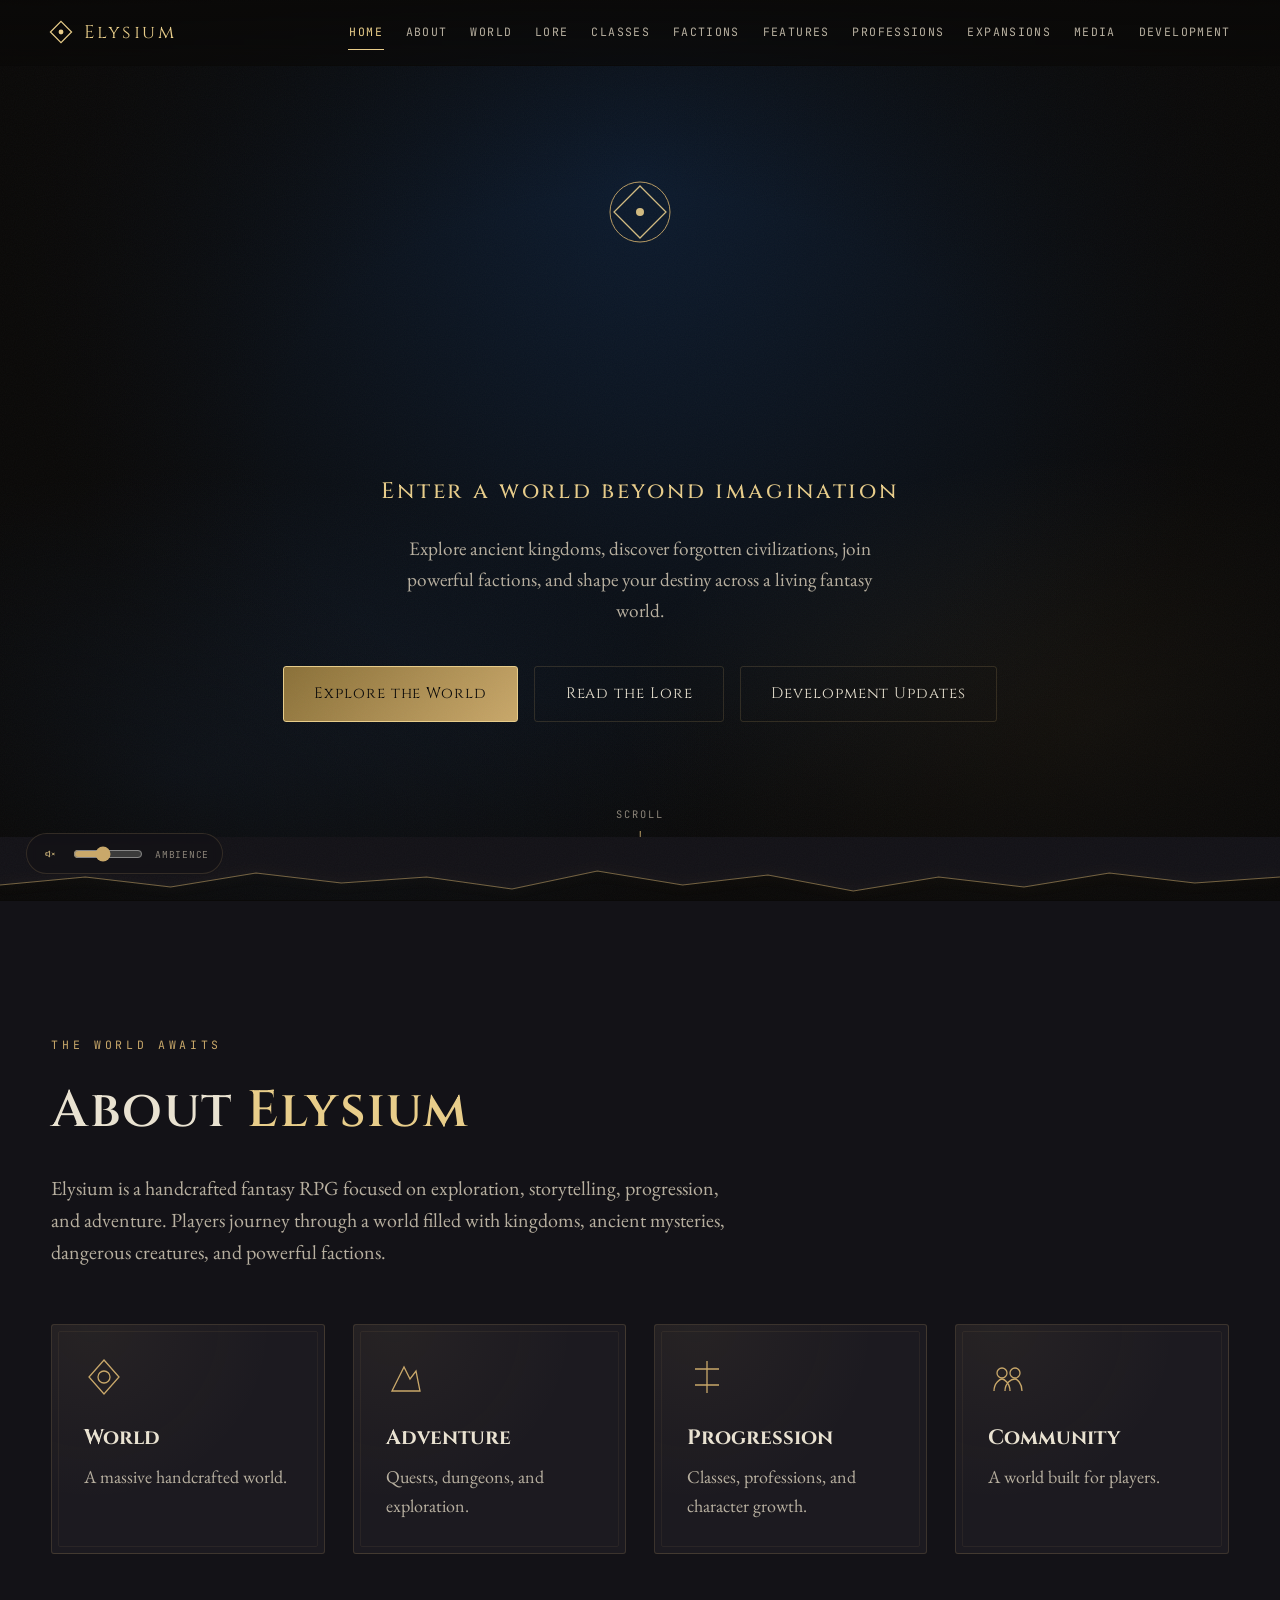
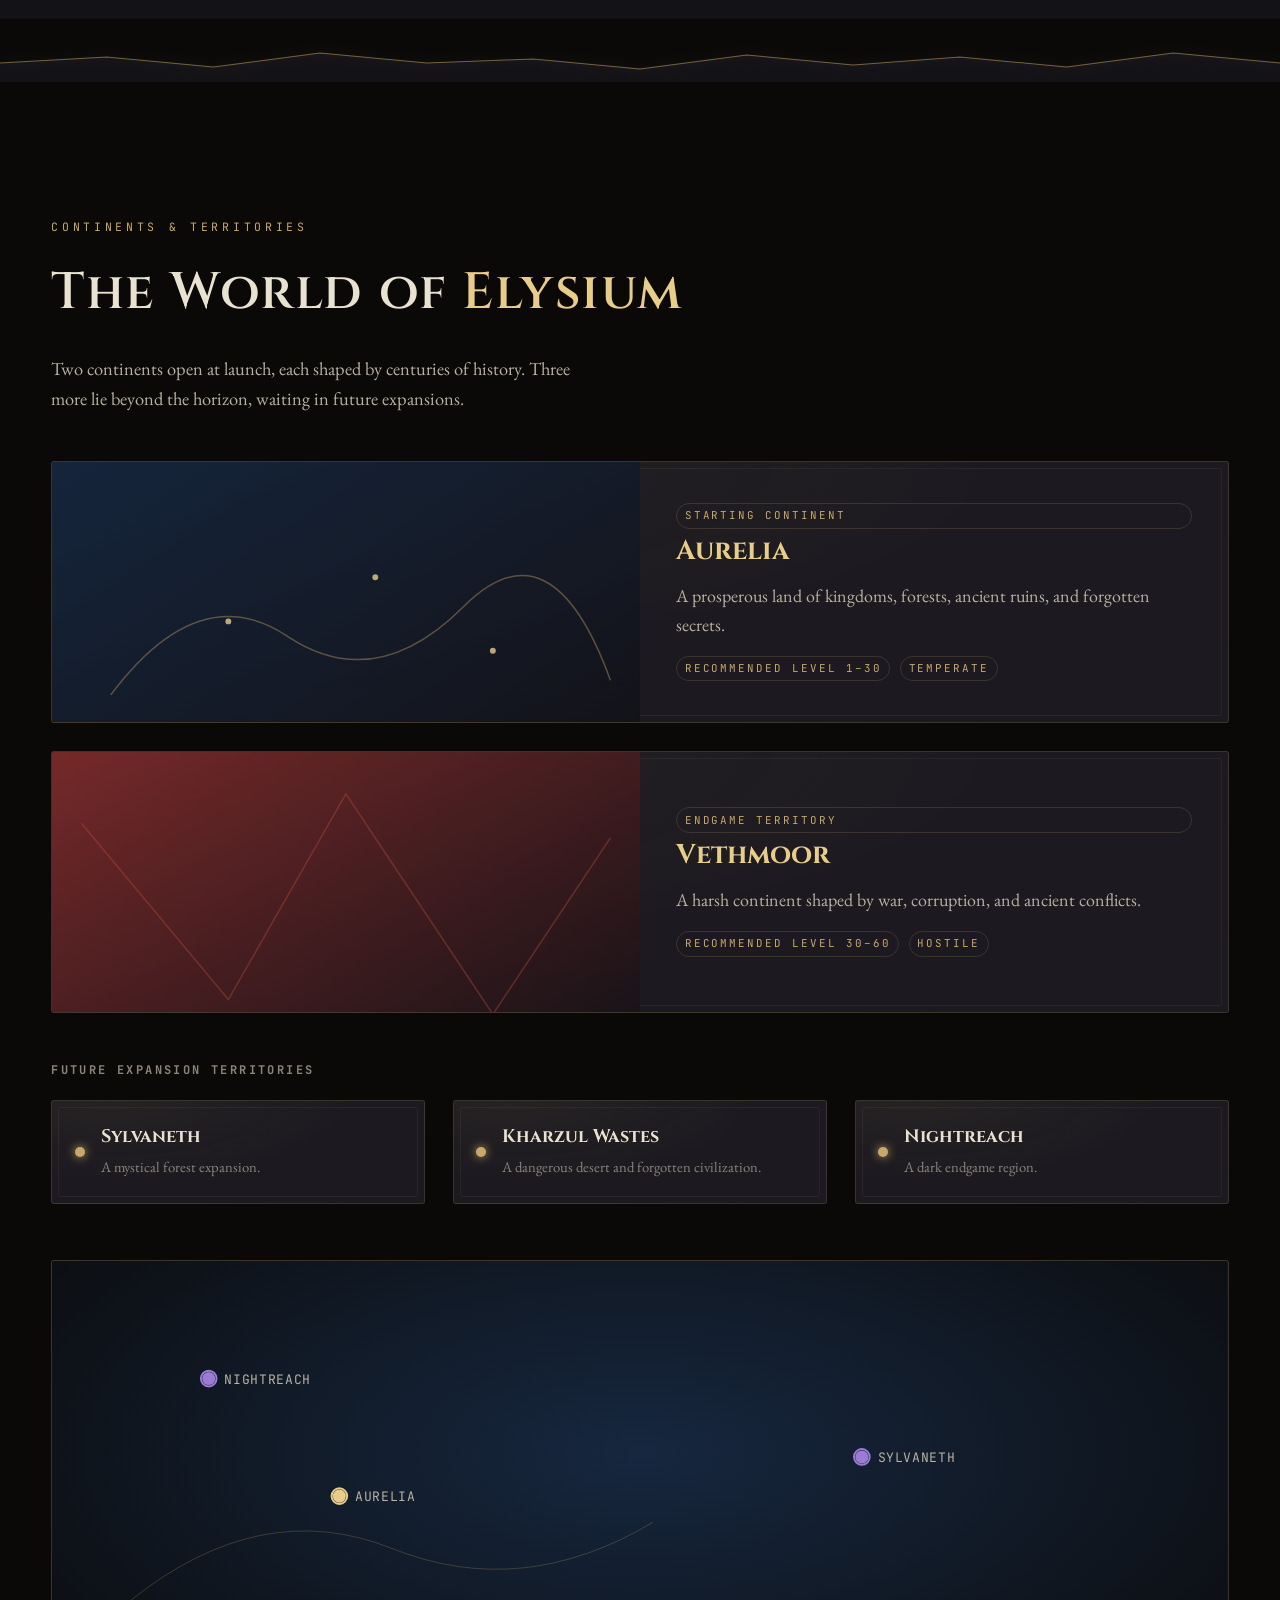
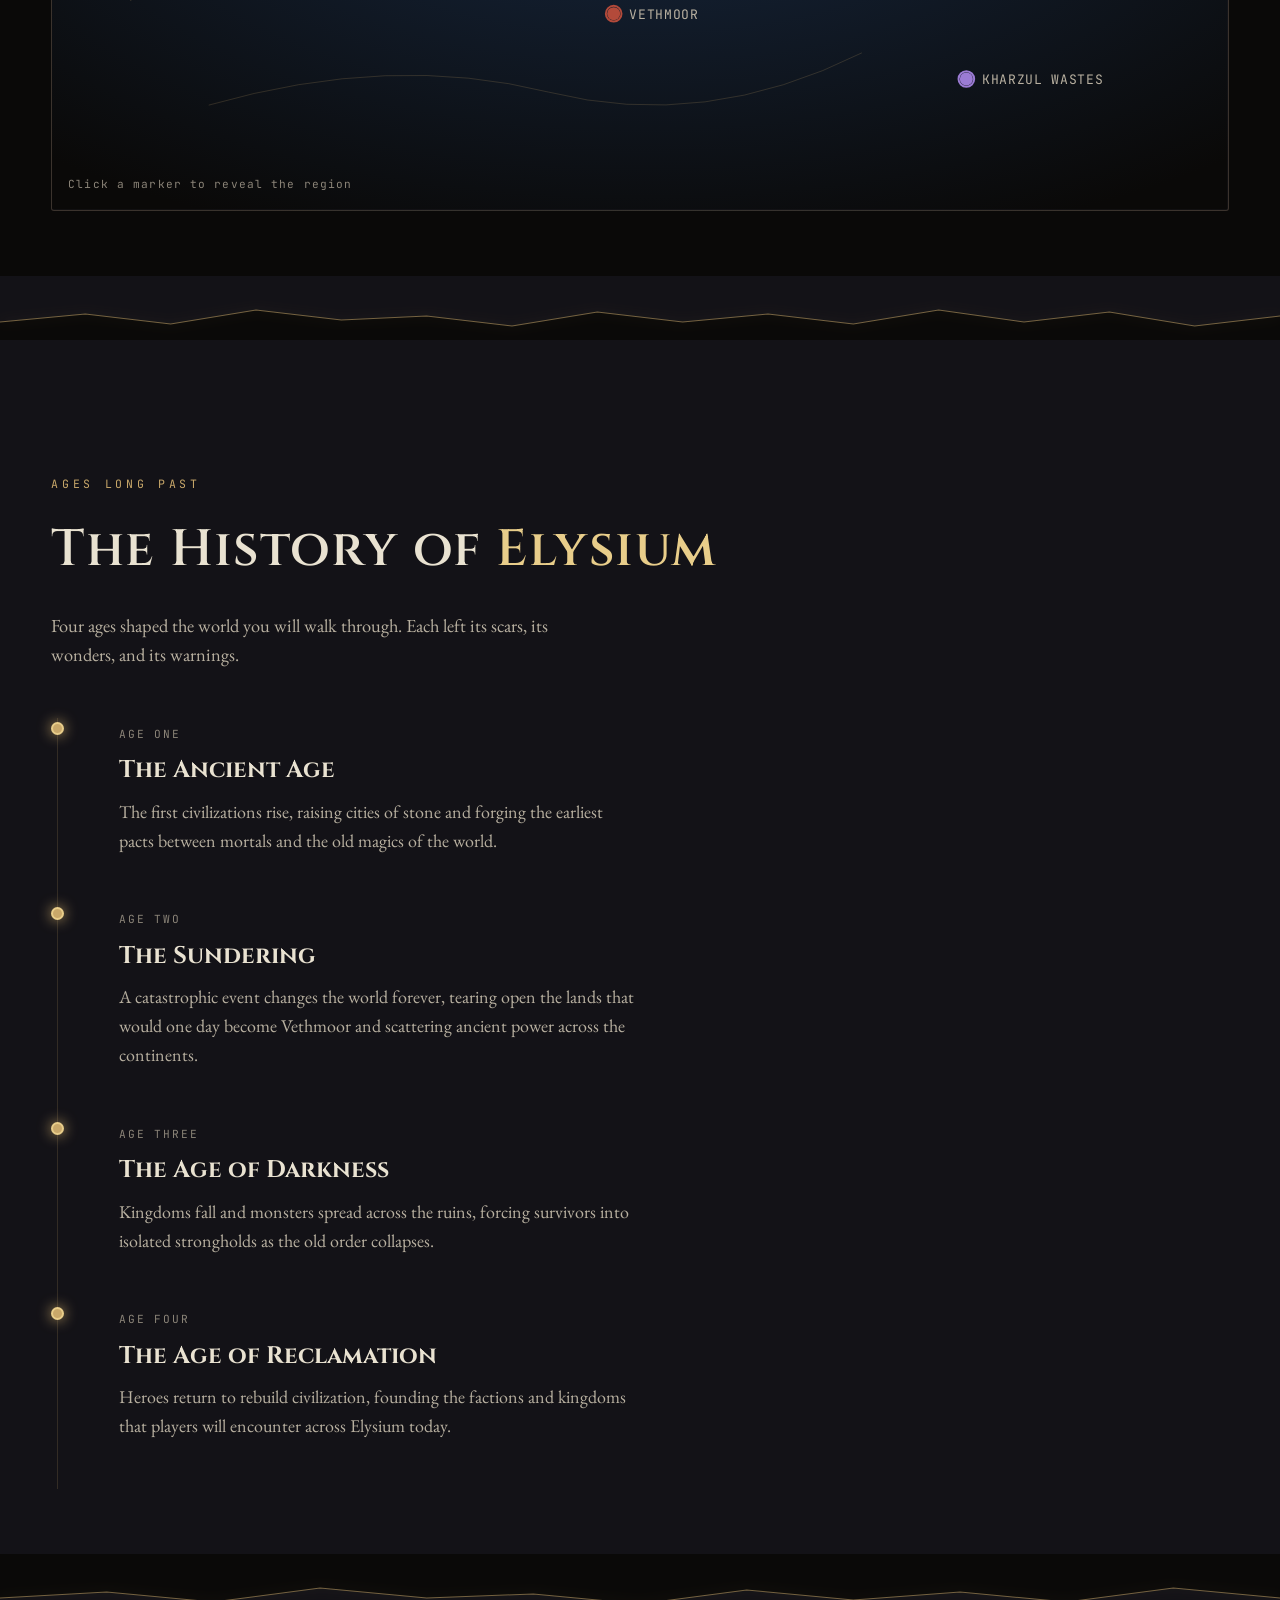
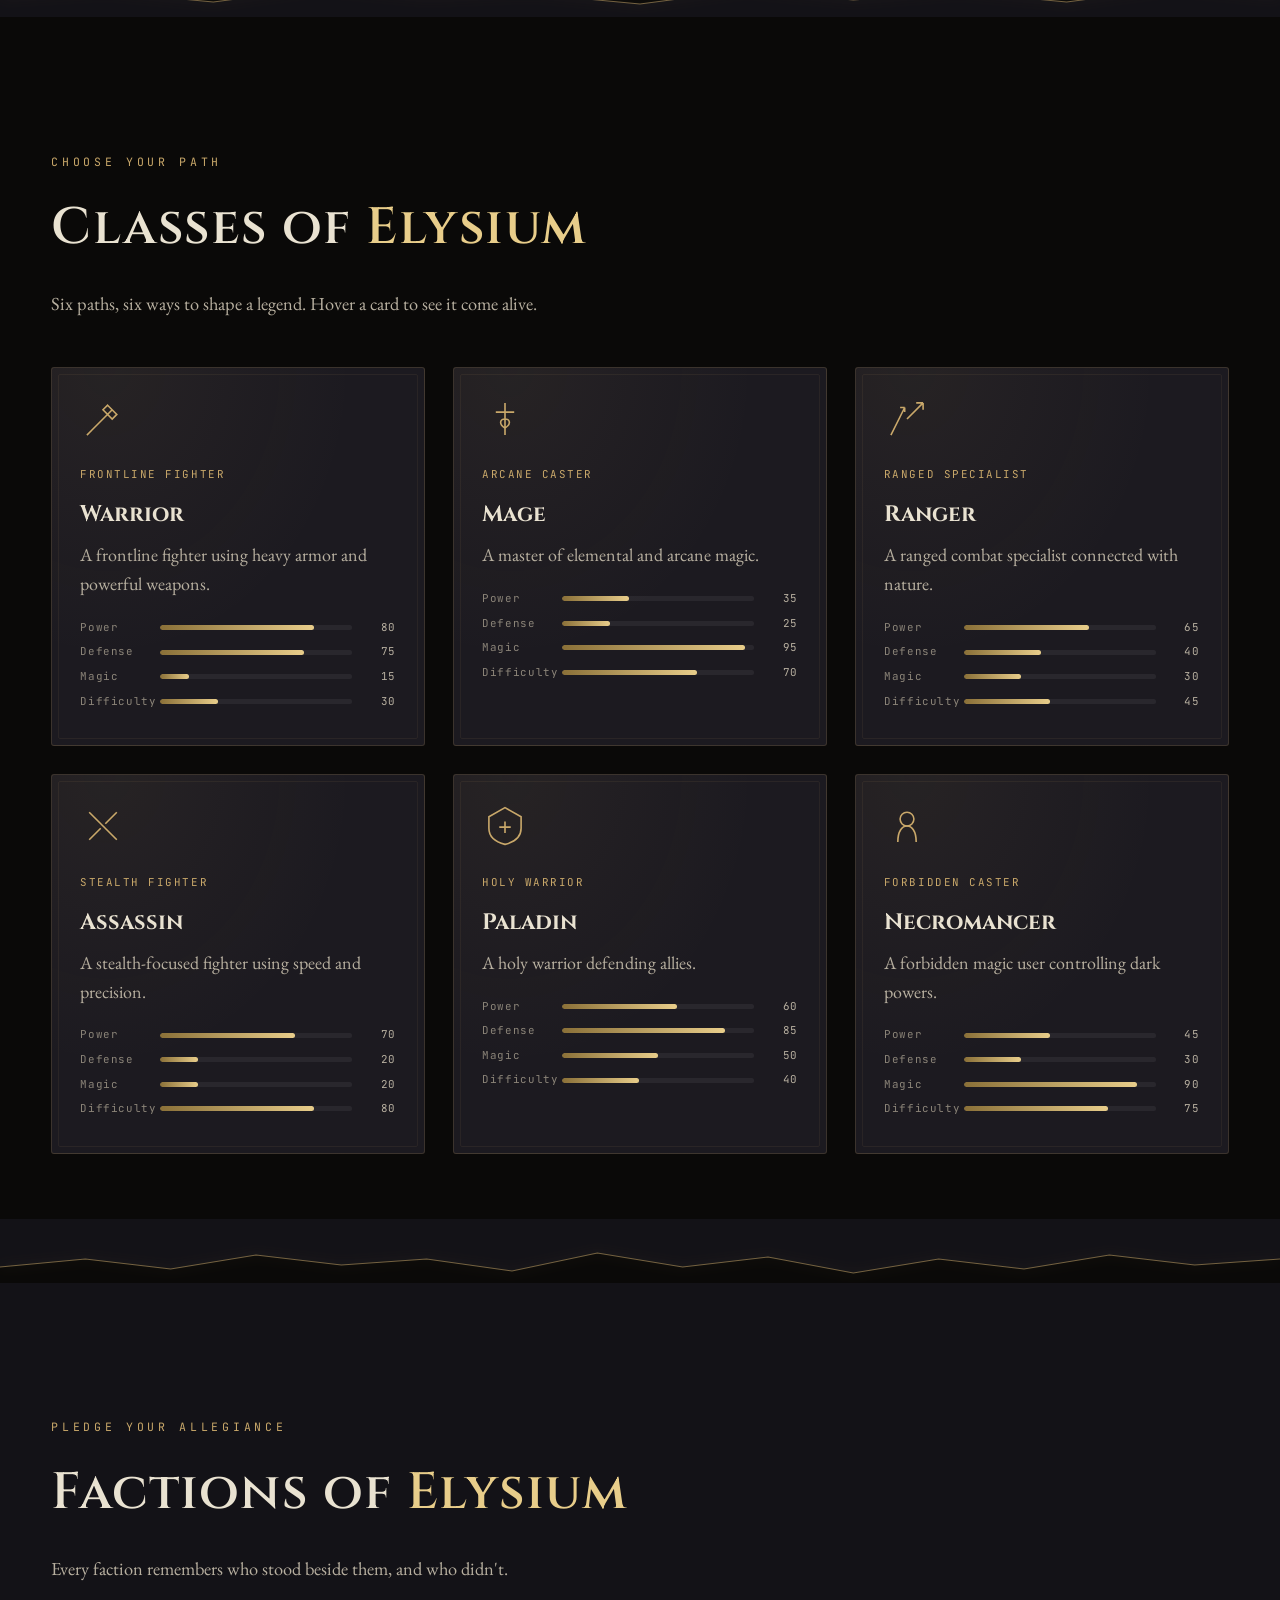
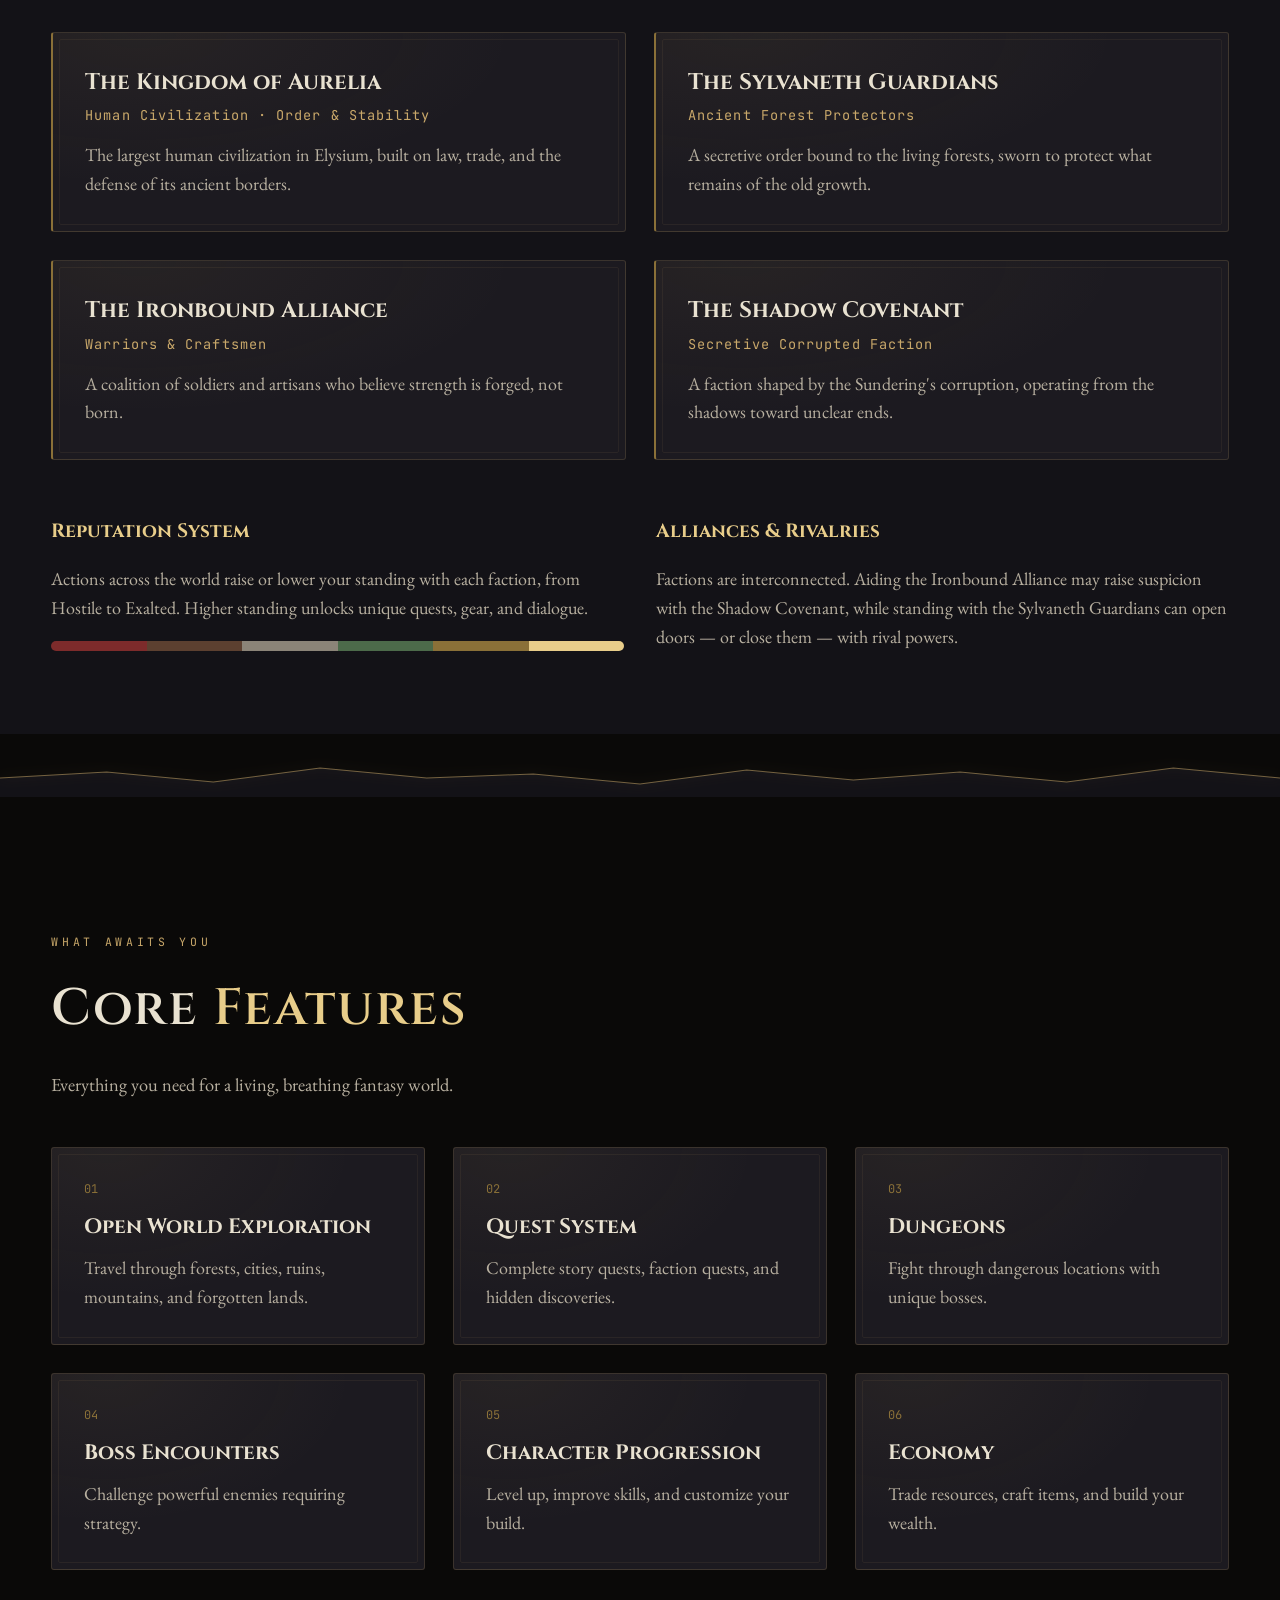
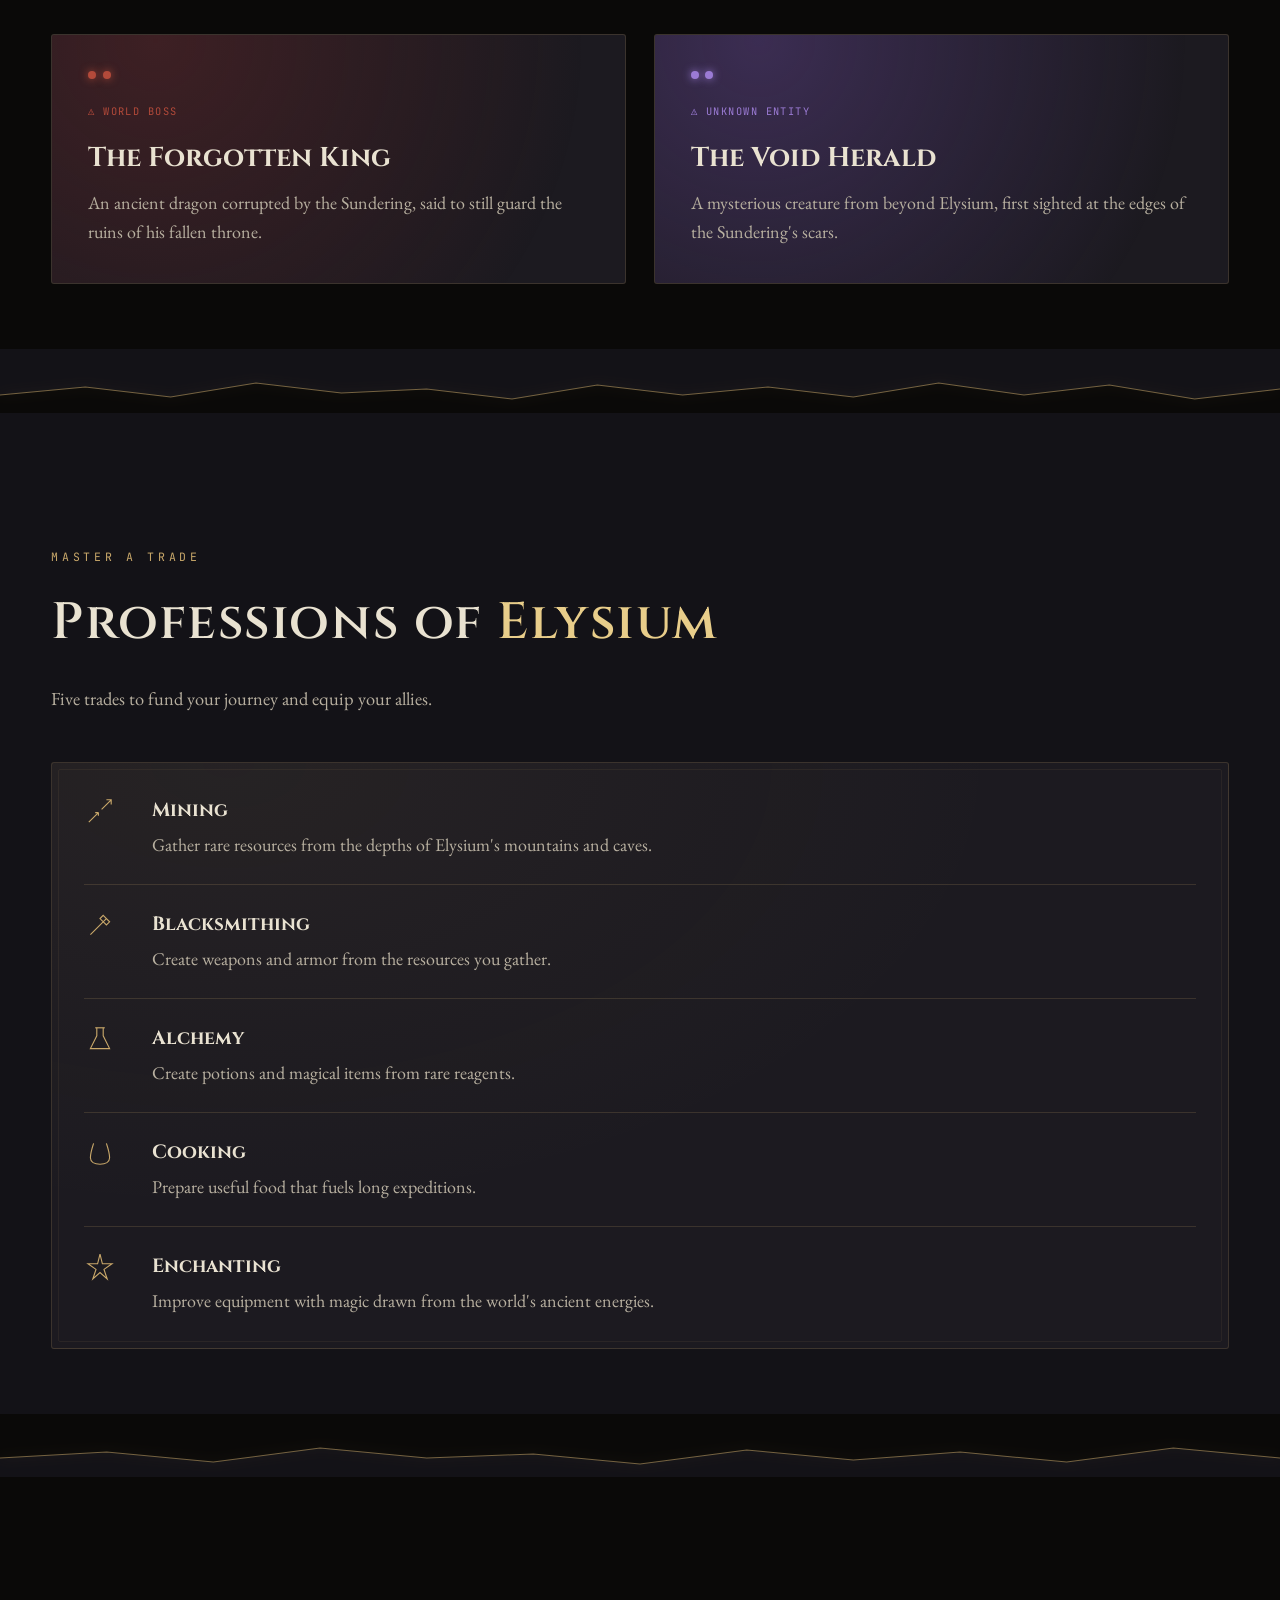
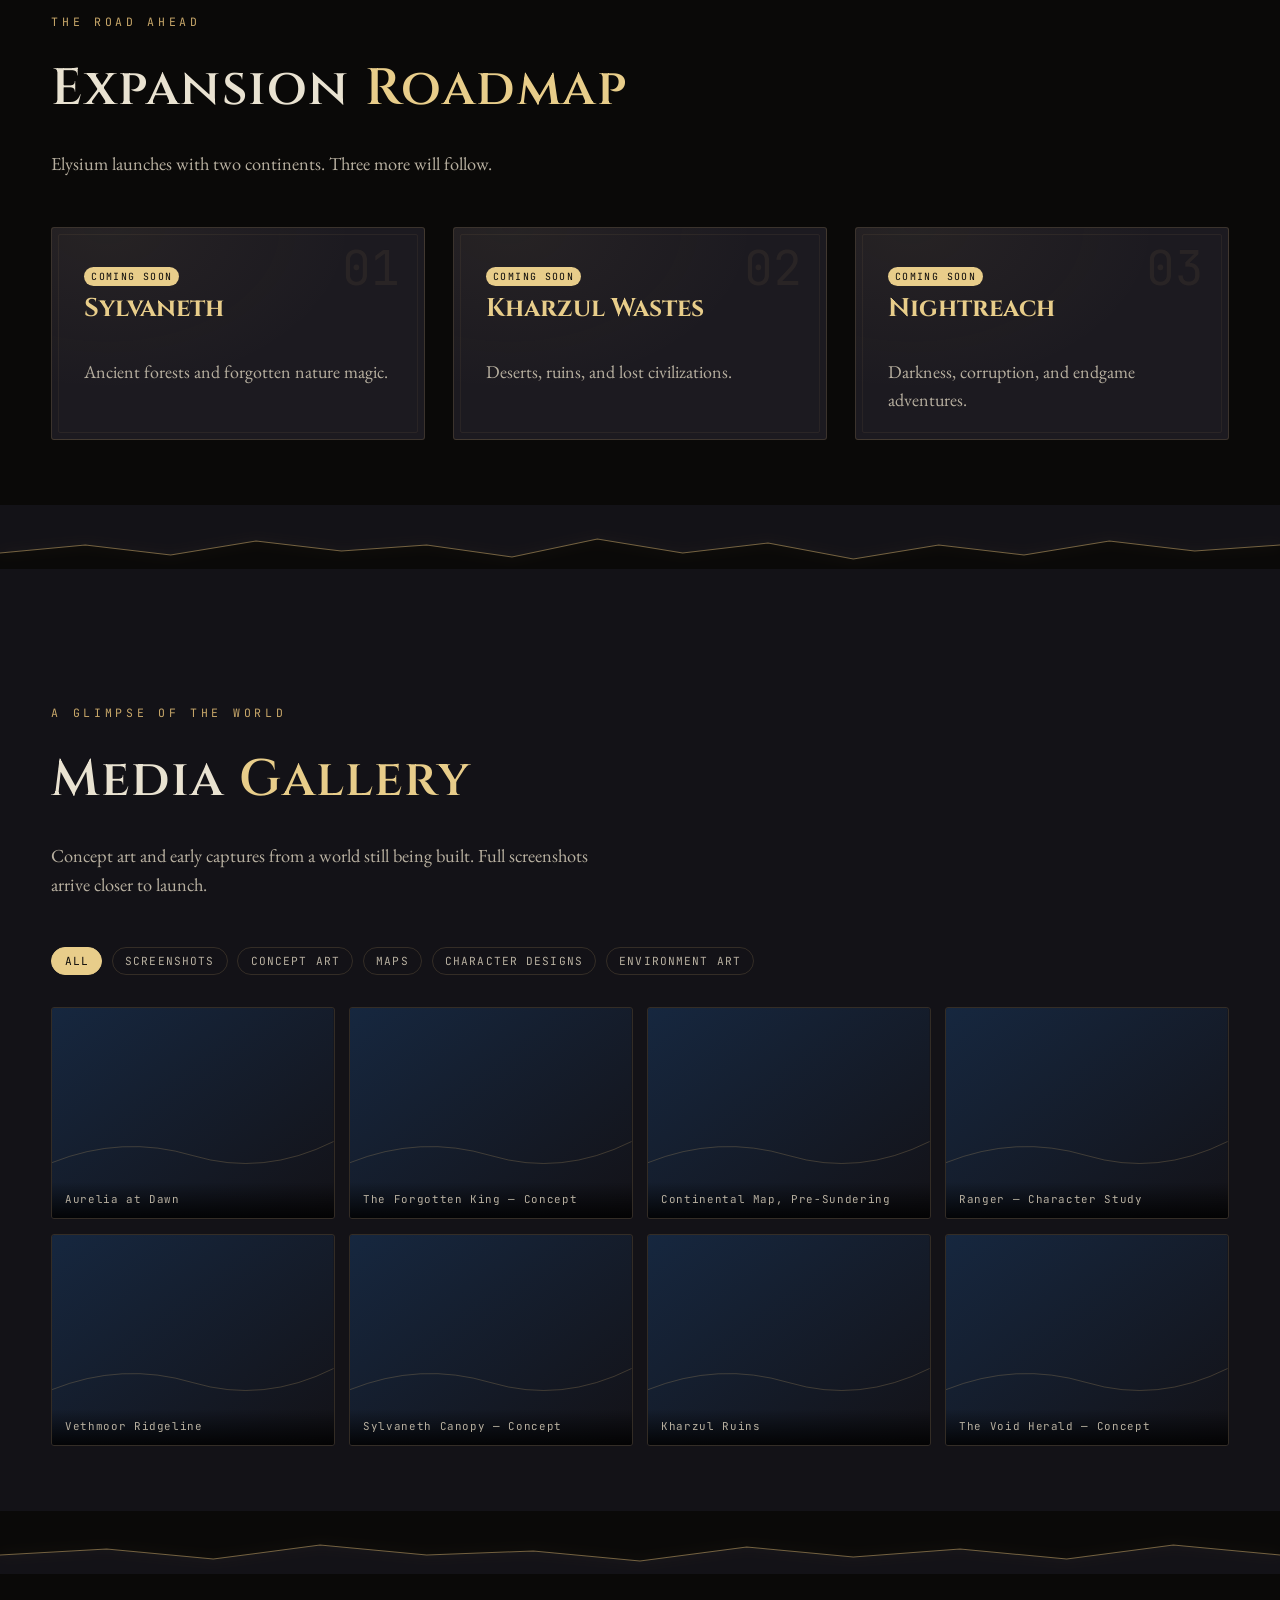
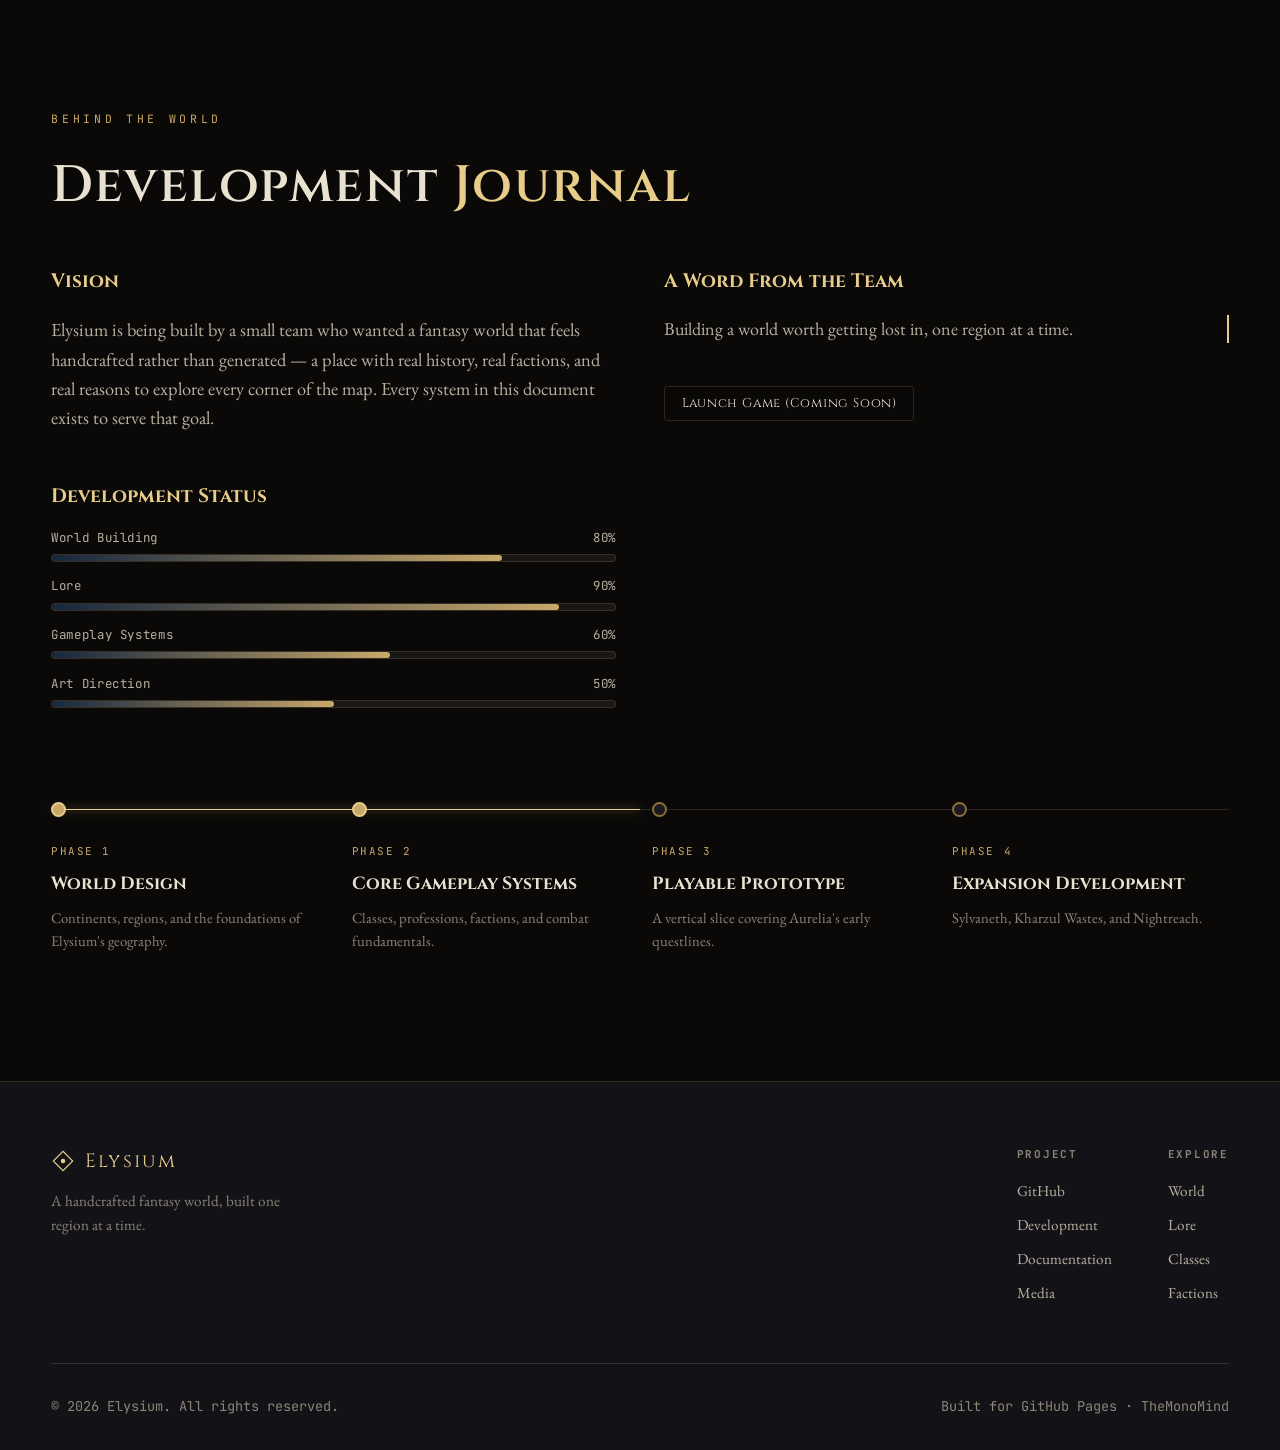
==== index.html @ 2c98fa2b "update the structure" ====
<!DOCTYPE html>
<html lang="en">
<head>
<meta charset="UTF-8">
<meta name="viewport" content="width=device-width, initial-scale=1.0">
<title>Elysium — Enter a World Beyond Imagination</title>
<meta name="description" content="Elysium is a handcrafted fantasy RPG. Explore ancient kingdoms, join powerful factions, and shape your destiny across a living fantasy world.">

<!-- Favicon: inline gold rune, no external asset required -->
<link rel="icon" href="data:image/svg+xml,%3Csvg xmlns='http://www.w3.org/2000/svg' viewBox='0 0 32 32'%3E%3Crect width='32' height='32' fill='%230a0908'/%3E%3Cpath d='M16 4 L26 16 L16 28 L6 16 Z' fill='none' stroke='%23c9a86a' stroke-width='2'/%3E%3Ccircle cx='16' cy='16' r='3' fill='%23c9a86a'/%3E%3C/svg%3E">

<!-- Fonts: Cinzel (display/headings), EB Garamond (body), JetBrains Mono (data/labels) -->
<link rel="preconnect" href="https://fonts.googleapis.com">
<link rel="preconnect" href="https://fonts.gstatic.com" crossorigin>
<link href="https://fonts.googleapis.com/css2?family=Cinzel:wght@400;500;600;700&family=Cinzel+Decorative:wght@700;900&family=EB+Garamond:ital,wght@0,400;0,500;1,400&family=JetBrains+Mono:wght@400;500&display=swap" rel="stylesheet">

<!-- Stylesheets -->
<link rel="stylesheet" href="css/style.css">
<link rel="stylesheet" href="css/animations.css">
</head>
<body>

<!-- ==========================================================================
     CINEMATIC LOADING SCREEN
     ========================================================================== -->
<div id="loading-screen" aria-hidden="true">
  <div class="loading-inner">
    <svg class="loading-rune" viewBox="0 0 140 140" xmlns="http://www.w3.org/2000/svg">
      <circle cx="70" cy="70" r="60" fill="none" stroke-width="1"/>
      <circle cx="70" cy="70" r="46" fill="none" stroke-width="1"/>
      <path d="M70 10 L70 130 M10 70 L130 70 M27 27 L113 113 M113 27 L27 113" fill="none" stroke-width="0.75" opacity="0.6"/>
      <path d="M70 24 L110 70 L70 116 L30 70 Z" fill="none" stroke-width="1.25"/>
    </svg>
    <div class="loading-title">ELYSIUM</div>
    <div class="loading-status" id="loading-status">Awakening the world of Elysium&hellip;</div>
    <div class="loading-bar-track"><div class="loading-bar-fill" id="loading-bar-fill"></div></div>
  </div>
</div>

<!-- Section transition sweep (brief flash on nav navigation) -->
<div id="transition-sweep" aria-hidden="true"></div>

<!-- Cinematic grain overlay -->
<div id="noise-overlay" aria-hidden="true"></div>

<!-- Custom cursor (desktop only, toggled by main.js) -->
<div class="cursor-glow" id="cursor-glow" aria-hidden="true"></div>
<div class="cursor-dot" id="cursor-dot" aria-hidden="true"></div>

<!-- ==========================================================================
     NAVIGATION
     ========================================================================== -->
<header id="site-nav">
  <a href="#hero" class="nav-brand" id="logo-click-target">
    <svg viewBox="0 0 32 32" xmlns="http://www.w3.org/2000/svg"><path d="M16 3 L29 16 L16 29 L3 16 Z" fill="none" stroke="currentColor" stroke-width="1.5"/><circle cx="16" cy="16" r="3" fill="currentColor"/></svg>
    Elysium
  </a>

  <nav class="nav-links" id="nav-links">
    <a href="#hero" class="is-active" data-nav>Home</a>
    <a href="#about" data-nav>About</a>
    <a href="#world" data-nav>World</a>
    <a href="#lore" data-nav>Lore</a>
    <a href="#classes" data-nav>Classes</a>
    <a href="#factions" data-nav>Factions</a>
    <a href="#features" data-nav>Features</a>
    <a href="#professions" data-nav>Professions</a>
    <a href="#expansions" data-nav>Expansions</a>
    <a href="#media" data-nav>Media</a>
    <a href="#development" data-nav>Development</a>
  </nav>

  <button class="nav-toggle" id="nav-toggle" aria-label="Toggle navigation menu" aria-expanded="false">
    <span></span><span></span><span></span>
  </button>
</header>

<!-- ==========================================================================
     HERO
     ========================================================================== -->
<section id="hero">
  <canvas id="hero-canvas" aria-hidden="true"></canvas>
  <div class="hero-fog" aria-hidden="true"></div>
  <div class="hero-vignette" aria-hidden="true"></div>

  <div class="hero-content">
    <svg class="hero-crest" viewBox="0 0 68 68" xmlns="http://www.w3.org/2000/svg" aria-hidden="true">
      <circle cx="34" cy="34" r="30" fill="none" stroke="#c9a86a" stroke-width="1"/>
      <path d="M34 8 L60 34 L34 60 L8 34 Z" fill="none" stroke="#e8cd8a" stroke-width="1.25"/>
      <circle cx="34" cy="34" r="4" fill="#e8cd8a"/>
    </svg>

    <h1 class="hero-title letters" id="hero-title">ELYSIUM</h1>
    <p class="hero-subtitle">Enter a world beyond imagination</p>
    <p class="hero-desc">Explore ancient kingdoms, discover forgotten civilizations, join powerful factions, and shape your destiny across a living fantasy world.</p>

    <div class="hero-actions">
      <a href="#world" class="btn btn--primary" data-nav>Explore the World</a>
      <a href="#lore" class="btn btn--ghost" data-nav>Read the Lore</a>
      <a href="#development" class="btn btn--ghost" data-nav>Development Updates</a>
    </div>
  </div>

  <div class="hero-scroll-cue" aria-hidden="true">
    <span>SCROLL</span>
    <span class="line"></span>
  </div>
</section>

<div class="stone-edge" aria-hidden="true">
  <svg viewBox="0 0 1200 64" preserveAspectRatio="none" xmlns="http://www.w3.org/2000/svg">
    <path d="M0 0 L1200 0 L1200 40 L1120 46 L1040 36 L960 50 L880 40 L800 54 L720 38 L640 48 L560 34 L480 52 L400 40 L320 46 L240 36 L160 50 L80 40 L0 48 Z" fill="var(--charcoal)"/>
    <path class="crack" d="M0 48 L80 40 L160 50 L240 36 L320 46 L400 40 L480 52 L560 34 L640 48 L720 38 L800 54 L880 40 L960 50 L1040 36 L1120 46 L1200 40" fill="none"/>
  </svg>
</div>

<!-- ==========================================================================
     ABOUT
     ========================================================================== -->
<section id="about" class="section section--charcoal">
  <div class="container">
    <span class="eyebrow">The World Awaits</span>
    <h2 class="section-title">About <span class="accent">Elysium</span></h2>
    <p class="about-lede reveal">Elysium is a handcrafted fantasy RPG focused on exploration, storytelling, progression, and adventure. Players journey through a world filled with kingdoms, ancient mysteries, dangerous creatures, and powerful factions.</p>

    <div class="grid grid--4 reveal-stagger">
      <div class="panel about-card reveal" style="--i:0">
        <svg class="glyph" viewBox="0 0 40 40" fill="none" stroke="currentColor" stroke-width="1.3"><path d="M20 3 L35 20 L20 37 L5 20 Z"/><circle cx="20" cy="20" r="6"/></svg>
        <h3>World</h3>
        <p>A massive handcrafted world.</p>
      </div>
      <div class="panel about-card reveal" style="--i:1">
        <svg class="glyph" viewBox="0 0 40 40" fill="none" stroke="currentColor" stroke-width="1.3"><path d="M6 34 L18 10 L24 22 L30 14 L34 34 Z"/></svg>
        <h3>Adventure</h3>
        <p>Quests, dungeons, and exploration.</p>
      </div>
      <div class="panel about-card reveal" style="--i:2">
        <svg class="glyph" viewBox="0 0 40 40" fill="none" stroke="currentColor" stroke-width="1.3"><path d="M20 4 L20 36 M8 12 L32 12 M8 28 L32 28"/></svg>
        <h3>Progression</h3>
        <p>Classes, professions, and character growth.</p>
      </div>
      <div class="panel about-card reveal" style="--i:3">
        <svg class="glyph" viewBox="0 0 40 40" fill="none" stroke="currentColor" stroke-width="1.3"><circle cx="14" cy="16" r="5"/><circle cx="27" cy="16" r="5"/><path d="M6 34 C6 26 12 22 14 22 C16 22 22 26 22 34 M17 34 C17 26 23 22 27 22 C29 22 34 26 34 34"/></svg>
        <h3>Community</h3>
        <p>A world built for players.</p>
      </div>
    </div>
  </div>
</section>

<div class="stone-edge" aria-hidden="true">
  <svg viewBox="0 0 1200 64" preserveAspectRatio="none" xmlns="http://www.w3.org/2000/svg">
    <path d="M0 0 L1200 0 L1200 44 L1100 34 L1000 48 L900 38 L800 46 L700 36 L600 50 L500 40 L400 44 L300 34 L200 48 L100 38 L0 44 Z" fill="var(--void)"/>
    <path class="crack" d="M0 44 L100 38 L200 48 L300 34 L400 44 L500 40 L600 50 L700 36 L800 46 L900 38 L1000 48 L1100 34 L1200 44" fill="none"/>
  </svg>
</div>

<!-- ==========================================================================
     WORLD
     ========================================================================== -->
<section id="world" class="section section--void">
  <div class="container">
    <span class="eyebrow">Continents &amp; Territories</span>
    <h2 class="section-title">The World of <span class="accent">Elysium</span></h2>
    <p class="section-intro reveal">Two continents open at launch, each shaped by centuries of history. Three more lie beyond the horizon, waiting in future expansions.</p>

    <div class="grid grid--1" style="grid-template-columns:1fr; gap:1.75rem;">
      <div class="panel continent-card reveal">
        <div class="art">
          <svg viewBox="0 0 400 260" preserveAspectRatio="xMidYMid slice" xmlns="http://www.w3.org/2000/svg">
            <rect width="400" height="260" fill="url(#aureliaGrad)"/>
            <defs><linearGradient id="aureliaGrad" x1="0" y1="0" x2="1" y2="1"><stop offset="0" stop-color="#16273f"/><stop offset="1" stop-color="#131217"/></linearGradient></defs>
            <path d="M40 200 Q100 120 160 160 T280 140 T380 190" stroke="#c9a86a" stroke-width="1" fill="none" opacity="0.5"/>
            <circle cx="120" cy="150" r="2" fill="#e8cd8a"/><circle cx="220" cy="120" r="2" fill="#e8cd8a"/><circle cx="300" cy="170" r="2" fill="#e8cd8a"/>
          </svg>
        </div>
        <div class="body">
          <span class="tag">Starting Continent</span>
          <h3>Aurelia</h3>
          <p>A prosperous land of kingdoms, forests, ancient ruins, and forgotten secrets.</p>
          <div class="continent-meta">
            <span class="tag">Recommended Level 1&ndash;30</span>
            <span class="tag">Temperate</span>
          </div>
        </div>
      </div>

      <div class="panel continent-card is-danger reveal">
        <div class="art">
          <svg viewBox="0 0 400 260" preserveAspectRatio="xMidYMid slice" xmlns="http://www.w3.org/2000/svg">
            <rect width="400" height="260" fill="url(#vethGrad)"/>
            <defs><linearGradient id="vethGrad" x1="0" y1="0" x2="1" y2="1"><stop offset="0" stop-color="#7d2b2b"/><stop offset="1" stop-color="#131217"/></linearGradient></defs>
            <path d="M20 90 L120 210 L200 70 L300 220 L380 100" stroke="#b34a3a" stroke-width="1" fill="none" opacity="0.55"/>
          </svg>
        </div>
        <div class="body">
          <span class="tag">Endgame Territory</span>
          <h3>Vethmoor</h3>
          <p>A harsh continent shaped by war, corruption, and ancient conflicts.</p>
          <div class="continent-meta">
            <span class="tag">Recommended Level 30&ndash;60</span>
            <span class="tag">Hostile</span>
          </div>
        </div>
      </div>
    </div>

    <div class="expansion-strip reveal">
      <h3>Future Expansion Territories</h3>
      <div class="grid grid--3">
        <div class="panel mini-card"><span class="dot"></span><div><strong>Sylvaneth</strong><span>A mystical forest expansion.</span></div></div>
        <div class="panel mini-card"><span class="dot"></span><div><strong>Kharzul Wastes</strong><span>A dangerous desert and forgotten civilization.</span></div></div>
        <div class="panel mini-card"><span class="dot"></span><div><strong>Nightreach</strong><span>A dark endgame region.</span></div></div>
      </div>
    </div>

    <!-- Interactive world map -->
    <div class="world-map reveal">
      <svg viewBox="0 0 900 420" xmlns="http://www.w3.org/2000/svg" role="img" aria-label="Interactive map of Elysium">
        <defs>
          <radialGradient id="mapBg" cx="50%" cy="35%" r="75%">
            <stop offset="0" stop-color="#16273f"/>
            <stop offset="1" stop-color="#0a0908"/>
          </radialGradient>
        </defs>
        <rect width="900" height="420" fill="url(#mapBg)"/>
        <path d="M60 260 Q160 180 260 220 T460 200" stroke="#c9a86a" stroke-width="0.75" fill="none" opacity="0.25"/>
        <path d="M120 340 Q260 300 380 330 T620 300" stroke="#c9a86a" stroke-width="0.75" fill="none" opacity="0.2"/>

        <g class="map-marker" data-location="aurelia" tabindex="0" role="button" aria-label="Aurelia — view description">
          <circle class="pulse" cx="220" cy="180" r="6"/>
          <circle class="core" cx="220" cy="180" r="5"/>
          <text x="232" y="184">AURELIA</text>
        </g>
        <g class="map-marker is-danger" data-location="vethmoor" tabindex="0" role="button" aria-label="Vethmoor — view dangers and lore">
          <circle class="pulse" cx="430" cy="270" r="6"/>
          <circle class="core" cx="430" cy="270" r="5"/>
          <text x="442" y="274">VETHMOOR</text>
        </g>
        <g class="map-marker is-future" data-location="sylvaneth" tabindex="0" role="button" aria-label="Sylvaneth — expansion preview">
          <circle class="pulse" cx="620" cy="150" r="6"/>
          <circle class="core" cx="620" cy="150" r="5"/>
          <text x="632" y="154">SYLVANETH</text>
        </g>
        <g class="map-marker is-future" data-location="kharzul" tabindex="0" role="button" aria-label="Kharzul Wastes — expansion preview">
          <circle class="pulse" cx="700" cy="320" r="6"/>
          <circle class="core" cx="700" cy="320" r="5"/>
          <text x="712" y="324">KHARZUL WASTES</text>
        </g>
        <g class="map-marker is-future" data-location="nightreach" tabindex="0" role="button" aria-label="Nightreach — endgame preview">
          <circle class="pulse" cx="120" cy="90" r="6"/>
          <circle class="core" cx="120" cy="90" r="5"/>
          <text x="132" y="94">NIGHTREACH</text>
        </g>
      </svg>
      <span class="map-hint">Click a marker to reveal the region</span>
    </div>
  </div>
</section>

<div class="stone-edge" aria-hidden="true">
  <svg viewBox="0 0 1200 64" preserveAspectRatio="none" xmlns="http://www.w3.org/2000/svg">
    <path d="M0 0 L1200 0 L1200 40 L1120 50 L1040 36 L960 46 L880 34 L800 48 L720 38 L640 46 L560 36 L480 50 L400 40 L320 44 L240 34 L160 48 L80 38 L0 46 Z" fill="var(--charcoal)"/>
    <path class="crack" d="M0 46 L80 38 L160 48 L240 34 L320 44 L400 40 L480 50 L560 36 L640 46 L720 38 L800 48 L880 34 L960 46 L1040 36 L1120 50 L1200 40" fill="none"/>
  </svg>
</div>

<!-- ==========================================================================
     LORE / TIMELINE
     ========================================================================== -->
<section id="lore" class="section section--charcoal">
  <div class="container">
    <span class="eyebrow">Ages Long Past</span>
    <h2 class="section-title">The History of <span class="accent">Elysium</span></h2>
    <p class="section-intro reveal">Four ages shaped the world you will walk through. Each left its scars, its wonders, and its warnings.</p>

    <div class="timeline" id="timeline">
      <div class="timeline-fill" id="timeline-fill"></div>

      <div class="timeline-event" data-timeline>
        <span class="era">Age One</span>
        <h3>The Ancient Age</h3>
        <p>The first civilizations rise, raising cities of stone and forging the earliest pacts between mortals and the old magics of the world.</p>
      </div>
      <div class="timeline-event" data-timeline>
        <span class="era">Age Two</span>
        <h3>The Sundering</h3>
        <p>A catastrophic event changes the world forever, tearing open the lands that would one day become Vethmoor and scattering ancient power across the continents.</p>
      </div>
      <div class="timeline-event" data-timeline>
        <span class="era">Age Three</span>
        <h3>The Age of Darkness</h3>
        <p>Kingdoms fall and monsters spread across the ruins, forcing survivors into isolated strongholds as the old order collapses.</p>
      </div>
      <div class="timeline-event" data-timeline>
        <span class="era">Age Four</span>
        <h3>The Age of Reclamation</h3>
        <p>Heroes return to rebuild civilization, founding the factions and kingdoms that players will encounter across Elysium today.</p>
      </div>
    </div>
  </div>
</section>

<div class="stone-edge" aria-hidden="true">
  <svg viewBox="0 0 1200 64" preserveAspectRatio="none" xmlns="http://www.w3.org/2000/svg">
    <path d="M0 0 L1200 0 L1200 44 L1100 34 L1000 48 L900 38 L800 46 L700 36 L600 50 L500 40 L400 44 L300 34 L200 48 L100 38 L0 44 Z" fill="var(--void)"/>
    <path class="crack" d="M0 44 L100 38 L200 48 L300 34 L400 44 L500 40 L600 50 L700 36 L800 46 L900 38 L1000 48 L1100 34 L1200 44" fill="none"/>
  </svg>
</div>

<!-- ==========================================================================
     CLASSES
     ========================================================================== -->
<section id="classes" class="section section--void">
  <div class="container">
    <span class="eyebrow">Choose Your Path</span>
    <h2 class="section-title">Classes of <span class="accent">Elysium</span></h2>
    <p class="section-intro reveal">Six paths, six ways to shape a legend. Hover a card to see it come alive.</p>

    <div class="grid grid--3 reveal-stagger" id="class-grid">
      <!-- Class cards are duplicated in markup for clarity/SEO; stats animate via IntersectionObserver -->
      <article class="panel class-card reveal" style="--i:0">
        <svg class="icon" viewBox="0 0 40 40" fill="none" stroke="currentColor" stroke-width="1.4"><path d="M8 32 L28 12 M24 8 L32 16 L28 20 L20 12 Z M6 34 L10 30"/></svg>
        <span class="role">Frontline Fighter</span>
        <h3>Warrior</h3>
        <p class="desc">A frontline fighter using heavy armor and powerful weapons.</p>
        <div class="stat-row"><span>Power</span><div class="stat-track"><div class="stat-fill" style="--val:80%"></div></div><span class="stat-num">80</span></div>
        <div class="stat-row"><span>Defense</span><div class="stat-track"><div class="stat-fill" style="--val:75%"></div></div><span class="stat-num">75</span></div>
        <div class="stat-row"><span>Magic</span><div class="stat-track"><div class="stat-fill" style="--val:15%"></div></div><span class="stat-num">15</span></div>
        <div class="stat-row"><span>Difficulty</span><div class="stat-track"><div class="stat-fill" style="--val:30%"></div></div><span class="stat-num">30</span></div>
      </article>

      <article class="panel class-card reveal" style="--i:1">
        <svg class="icon" viewBox="0 0 40 40" fill="none" stroke="currentColor" stroke-width="1.4"><path d="M20 6 L20 34 M12 14 L28 14 M20 20 C24 20 26 24 20 28 C14 24 16 20 20 20 Z"/></svg>
        <span class="role">Arcane Caster</span>
        <h3>Mage</h3>
        <p class="desc">A master of elemental and arcane magic.</p>
        <div class="stat-row"><span>Power</span><div class="stat-track"><div class="stat-fill" style="--val:35%"></div></div><span class="stat-num">35</span></div>
        <div class="stat-row"><span>Defense</span><div class="stat-track"><div class="stat-fill" style="--val:25%"></div></div><span class="stat-num">25</span></div>
        <div class="stat-row"><span>Magic</span><div class="stat-track"><div class="stat-fill" style="--val:95%"></div></div><span class="stat-num">95</span></div>
        <div class="stat-row"><span>Difficulty</span><div class="stat-track"><div class="stat-fill" style="--val:70%"></div></div><span class="stat-num">70</span></div>
      </article>

      <article class="panel class-card reveal" style="--i:2">
        <svg class="icon" viewBox="0 0 40 40" fill="none" stroke="currentColor" stroke-width="1.4"><path d="M6 34 L18 10 M18 10 L14 10 M18 10 L18 14 M20 20 L34 6 M34 6 L28 6 M34 6 L34 12"/></svg>
        <span class="role">Ranged Specialist</span>
        <h3>Ranger</h3>
        <p class="desc">A ranged combat specialist connected with nature.</p>
        <div class="stat-row"><span>Power</span><div class="stat-track"><div class="stat-fill" style="--val:65%"></div></div><span class="stat-num">65</span></div>
        <div class="stat-row"><span>Defense</span><div class="stat-track"><div class="stat-fill" style="--val:40%"></div></div><span class="stat-num">40</span></div>
        <div class="stat-row"><span>Magic</span><div class="stat-track"><div class="stat-fill" style="--val:30%"></div></div><span class="stat-num">30</span></div>
        <div class="stat-row"><span>Difficulty</span><div class="stat-track"><div class="stat-fill" style="--val:45%"></div></div><span class="stat-num">45</span></div>
      </article>

      <article class="panel class-card reveal" style="--i:3">
        <svg class="icon" viewBox="0 0 40 40" fill="none" stroke="currentColor" stroke-width="1.4"><path d="M8 8 L32 32 M8 32 L18 22 M32 8 L22 18"/></svg>
        <span class="role">Stealth Fighter</span>
        <h3>Assassin</h3>
        <p class="desc">A stealth-focused fighter using speed and precision.</p>
        <div class="stat-row"><span>Power</span><div class="stat-track"><div class="stat-fill" style="--val:70%"></div></div><span class="stat-num">70</span></div>
        <div class="stat-row"><span>Defense</span><div class="stat-track"><div class="stat-fill" style="--val:20%"></div></div><span class="stat-num">20</span></div>
        <div class="stat-row"><span>Magic</span><div class="stat-track"><div class="stat-fill" style="--val:20%"></div></div><span class="stat-num">20</span></div>
        <div class="stat-row"><span>Difficulty</span><div class="stat-track"><div class="stat-fill" style="--val:80%"></div></div><span class="stat-num">80</span></div>
      </article>

      <article class="panel class-card reveal" style="--i:4">
        <svg class="icon" viewBox="0 0 40 40" fill="none" stroke="currentColor" stroke-width="1.4"><path d="M20 4 L34 12 L34 22 C34 30 28 34 20 36 C12 34 6 30 6 22 L6 12 Z M20 16 L20 26 M15 21 L25 21"/></svg>
        <span class="role">Holy Warrior</span>
        <h3>Paladin</h3>
        <p class="desc">A holy warrior defending allies.</p>
        <div class="stat-row"><span>Power</span><div class="stat-track"><div class="stat-fill" style="--val:60%"></div></div><span class="stat-num">60</span></div>
        <div class="stat-row"><span>Defense</span><div class="stat-track"><div class="stat-fill" style="--val:85%"></div></div><span class="stat-num">85</span></div>
        <div class="stat-row"><span>Magic</span><div class="stat-track"><div class="stat-fill" style="--val:50%"></div></div><span class="stat-num">50</span></div>
        <div class="stat-row"><span>Difficulty</span><div class="stat-track"><div class="stat-fill" style="--val:40%"></div></div><span class="stat-num">40</span></div>
      </article>

      <article class="panel class-card reveal" style="--i:5">
        <svg class="icon" viewBox="0 0 40 40" fill="none" stroke="currentColor" stroke-width="1.4"><circle cx="20" cy="14" r="6"/><path d="M12 34 C12 24 16 20 20 20 C24 20 28 24 28 34"/></svg>
        <span class="role">Forbidden Caster</span>
        <h3>Necromancer</h3>
        <p class="desc">A forbidden magic user controlling dark powers.</p>
        <div class="stat-row"><span>Power</span><div class="stat-track"><div class="stat-fill" style="--val:45%"></div></div><span class="stat-num">45</span></div>
        <div class="stat-row"><span>Defense</span><div class="stat-track"><div class="stat-fill" style="--val:30%"></div></div><span class="stat-num">30</span></div>
        <div class="stat-row"><span>Magic</span><div class="stat-track"><div class="stat-fill" style="--val:90%"></div></div><span class="stat-num">90</span></div>
        <div class="stat-row"><span>Difficulty</span><div class="stat-track"><div class="stat-fill" style="--val:75%"></div></div><span class="stat-num">75</span></div>
      </article>
    </div>
  </div>
</section>

<div class="stone-edge" aria-hidden="true">
  <svg viewBox="0 0 1200 64" preserveAspectRatio="none" xmlns="http://www.w3.org/2000/svg">
    <path d="M0 0 L1200 0 L1200 40 L1120 46 L1040 36 L960 50 L880 40 L800 54 L720 38 L640 48 L560 34 L480 52 L400 40 L320 46 L240 36 L160 50 L80 40 L0 48 Z" fill="var(--charcoal)"/>
    <path class="crack" d="M0 48 L80 40 L160 50 L240 36 L320 46 L400 40 L480 52 L560 34 L640 48 L720 38 L800 54 L880 40 L960 50 L1040 36 L1120 46 L1200 40" fill="none"/>
  </svg>
</div>

<!-- ==========================================================================
     FACTIONS
     ========================================================================== -->
<section id="factions" class="section section--charcoal">
  <div class="container">
    <span class="eyebrow">Pledge Your Allegiance</span>
    <h2 class="section-title">Factions of <span class="accent">Elysium</span></h2>
    <p class="section-intro reveal">Every faction remembers who stood beside them, and who didn't.</p>

    <div class="grid grid--2 reveal-stagger">
      <div class="panel faction-card reveal" style="--i:0">
        <h3>The Kingdom of Aurelia</h3>
        <span class="sub">Human Civilization &middot; Order &amp; Stability</span>
        <p>The largest human civilization in Elysium, built on law, trade, and the defense of its ancient borders.</p>
      </div>
      <div class="panel faction-card reveal" style="--i:1">
        <h3>The Sylvaneth Guardians</h3>
        <span class="sub">Ancient Forest Protectors</span>
        <p>A secretive order bound to the living forests, sworn to protect what remains of the old growth.</p>
      </div>
      <div class="panel faction-card reveal" style="--i:2">
        <h3>The Ironbound Alliance</h3>
        <span class="sub">Warriors &amp; Craftsmen</span>
        <p>A coalition of soldiers and artisans who believe strength is forged, not born.</p>
      </div>
      <div class="panel faction-card reveal" style="--i:3">
        <h3>The Shadow Covenant</h3>
        <span class="sub">Secretive Corrupted Faction</span>
        <p>A faction shaped by the Sundering's corruption, operating from the shadows toward unclear ends.</p>
      </div>
    </div>

    <div class="reputation-block reveal">
      <div>
        <h3>Reputation System</h3>
        <p>Actions across the world raise or lower your standing with each faction, from Hostile to Exalted. Higher standing unlocks unique quests, gear, and dialogue.</p>
        <div class="rep-scale" aria-hidden="true">
          <span class="hostile"></span><span class="unfriendly"></span><span class="neutral"></span><span class="friendly"></span><span class="honored"></span><span class="exalted"></span>
        </div>
      </div>
      <div>
        <h3>Alliances &amp; Rivalries</h3>
        <p>Factions are interconnected. Aiding the Ironbound Alliance may raise suspicion with the Shadow Covenant, while standing with the Sylvaneth Guardians can open doors — or close them — with rival powers.</p>
      </div>
    </div>
  </div>
</section>

<div class="stone-edge" aria-hidden="true">
  <svg viewBox="0 0 1200 64" preserveAspectRatio="none" xmlns="http://www.w3.org/2000/svg">
    <path d="M0 0 L1200 0 L1200 44 L1100 34 L1000 48 L900 38 L800 46 L700 36 L600 50 L500 40 L400 44 L300 34 L200 48 L100 38 L0 44 Z" fill="var(--void)"/>
    <path class="crack" d="M0 44 L100 38 L200 48 L300 34 L400 44 L500 40 L600 50 L700 36 L800 46 L900 38 L1000 48 L1100 34 L1200 44" fill="none"/>
  </svg>
</div>

<!-- ==========================================================================
     FEATURES
     ========================================================================== -->
<section id="features" class="section section--void">
  <div class="container">
    <span class="eyebrow">What Awaits You</span>
    <h2 class="section-title">Core <span class="accent">Features</span></h2>
    <p class="section-intro reveal">Everything you need for a living, breathing fantasy world.</p>

    <div class="grid grid--3 reveal-stagger">
      <div class="panel feature-card reveal" style="--i:0"><span class="num">01</span><h3>Open World Exploration</h3><p>Travel through forests, cities, ruins, mountains, and forgotten lands.</p></div>
      <div class="panel feature-card reveal" style="--i:1"><span class="num">02</span><h3>Quest System</h3><p>Complete story quests, faction quests, and hidden discoveries.</p></div>
      <div class="panel feature-card reveal" style="--i:2"><span class="num">03</span><h3>Dungeons</h3><p>Fight through dangerous locations with unique bosses.</p></div>
      <div class="panel feature-card reveal" style="--i:3"><span class="num">04</span><h3>Boss Encounters</h3><p>Challenge powerful enemies requiring strategy.</p></div>
      <div class="panel feature-card reveal" style="--i:4"><span class="num">05</span><h3>Character Progression</h3><p>Level up, improve skills, and customize your build.</p></div>
      <div class="panel feature-card reveal" style="--i:5"><span class="num">06</span><h3>Economy</h3><p>Trade resources, craft items, and build your wealth.</p></div>
    </div>

    <!-- Boss showcase -->
    <div class="boss-grid">
      <div class="panel boss-card reveal">
        <div class="boss-eyes"><span></span><span></span></div>
        <span class="warning">&#9888; World Boss</span>
        <h3>The Forgotten King</h3>
        <p>An ancient dragon corrupted by the Sundering, said to still guard the ruins of his fallen throne.</p>
      </div>
      <div class="panel boss-card is-void reveal">
        <div class="boss-eyes"><span></span><span></span></div>
        <span class="warning">&#9888; Unknown Entity</span>
        <h3>The Void Herald</h3>
        <p>A mysterious creature from beyond Elysium, first sighted at the edges of the Sundering's scars.</p>
      </div>
    </div>
  </div>
</section>

<div class="stone-edge" aria-hidden="true">
  <svg viewBox="0 0 1200 64" preserveAspectRatio="none" xmlns="http://www.w3.org/2000/svg">
    <path d="M0 0 L1200 0 L1200 40 L1120 50 L1040 36 L960 46 L880 34 L800 48 L720 38 L640 46 L560 36 L480 50 L400 40 L320 44 L240 34 L160 48 L80 38 L0 46 Z" fill="var(--charcoal)"/>
    <path class="crack" d="M0 46 L80 38 L160 48 L240 34 L320 44 L400 40 L480 50 L560 36 L640 46 L720 38 L800 48 L880 34 L960 46 L1040 36 L1120 50 L1200 40" fill="none"/>
  </svg>
</div>

<!-- ==========================================================================
     PROFESSIONS
     ========================================================================== -->
<section id="professions" class="section section--charcoal">
  <div class="container">
    <span class="eyebrow">Master a Trade</span>
    <h2 class="section-title">Professions of <span class="accent">Elysium</span></h2>
    <p class="section-intro reveal">Five trades to fund your journey and equip your allies.</p>

    <div class="panel reveal" style="padding: 0.5rem 2rem;">
      <div class="profession-row">
        <svg class="icon" viewBox="0 0 40 40" fill="none" stroke="currentColor" stroke-width="1.4"><path d="M6 34 L18 22 M18 22 L14 22 M18 22 L18 26 M22 18 L34 6 M28 6 L34 6 L34 12"/></svg>
        <div><h3>Mining</h3><p>Gather rare resources from the depths of Elysium's mountains and caves.</p></div>
      </div>
      <div class="profession-row">
        <svg class="icon" viewBox="0 0 40 40" fill="none" stroke="currentColor" stroke-width="1.4"><path d="M8 32 L28 12 M24 8 L32 16 L28 20 L20 12 Z"/></svg>
        <div><h3>Blacksmithing</h3><p>Create weapons and armor from the resources you gather.</p></div>
      </div>
      <div class="profession-row">
        <svg class="icon" viewBox="0 0 40 40" fill="none" stroke="currentColor" stroke-width="1.4"><path d="M16 6 L16 16 L8 32 L32 32 L24 16 L24 6" /><path d="M14 6 L26 6"/></svg>
        <div><h3>Alchemy</h3><p>Create potions and magical items from rare reagents.</p></div>
      </div>
      <div class="profession-row">
        <svg class="icon" viewBox="0 0 40 40" fill="none" stroke="currentColor" stroke-width="1.4"><path d="M12 8 C12 8 8 20 8 26 C8 31 13 34 20 34 C27 34 32 31 32 26 C32 20 28 8 28 8"/></svg>
        <div><h3>Cooking</h3><p>Prepare useful food that fuels long expeditions.</p></div>
      </div>
      <div class="profession-row">
        <svg class="icon" viewBox="0 0 40 40" fill="none" stroke="currentColor" stroke-width="1.4"><path d="M20 4 L23 16 L35 16 L25 23 L29 35 L20 27 L11 35 L15 23 L5 16 L17 16 Z"/></svg>
        <div><h3>Enchanting</h3><p>Improve equipment with magic drawn from the world's ancient energies.</p></div>
      </div>
    </div>
  </div>
</section>

<div class="stone-edge" aria-hidden="true">
  <svg viewBox="0 0 1200 64" preserveAspectRatio="none" xmlns="http://www.w3.org/2000/svg">
    <path d="M0 0 L1200 0 L1200 44 L1100 34 L1000 48 L900 38 L800 46 L700 36 L600 50 L500 40 L400 44 L300 34 L200 48 L100 38 L0 44 Z" fill="var(--void)"/>
    <path class="crack" d="M0 44 L100 38 L200 48 L300 34 L400 44 L500 40 L600 50 L700 36 L800 46 L900 38 L1000 48 L1100 34 L1200 44" fill="none"/>
  </svg>
</div>

<!-- ==========================================================================
     EXPANSIONS
     ========================================================================== -->
<section id="expansions" class="section section--void">
  <div class="container">
    <span class="eyebrow">The Road Ahead</span>
    <h2 class="section-title">Expansion <span class="accent">Roadmap</span></h2>
    <p class="section-intro reveal">Elysium launches with two continents. Three more will follow.</p>

    <div class="grid grid--3 reveal-stagger">
      <div class="panel expansion-card reveal" style="--i:0">
        <div class="head" data-index="01">
          <span class="badge-soon">Coming Soon</span>
          <h3>Sylvaneth</h3>
        </div>
        <p class="theme">Ancient forests and forgotten nature magic.</p>
      </div>
      <div class="panel expansion-card reveal" style="--i:1">
        <div class="head" data-index="02">
          <span class="badge-soon">Coming Soon</span>
          <h3>Kharzul Wastes</h3>
        </div>
        <p class="theme">Deserts, ruins, and lost civilizations.</p>
      </div>
      <div class="panel expansion-card reveal" style="--i:2">
        <div class="head" data-index="03">
          <span class="badge-soon">Coming Soon</span>
          <h3>Nightreach</h3>
        </div>
        <p class="theme">Darkness, corruption, and endgame adventures.</p>
      </div>
    </div>
  </div>
</section>

<div class="stone-edge" aria-hidden="true">
  <svg viewBox="0 0 1200 64" preserveAspectRatio="none" xmlns="http://www.w3.org/2000/svg">
    <path d="M0 0 L1200 0 L1200 40 L1120 46 L1040 36 L960 50 L880 40 L800 54 L720 38 L640 48 L560 34 L480 52 L400 40 L320 46 L240 36 L160 50 L80 40 L0 48 Z" fill="var(--charcoal)"/>
    <path class="crack" d="M0 48 L80 40 L160 50 L240 36 L320 46 L400 40 L480 52 L560 34 L640 48 L720 38 L800 54 L880 40 L960 50 L1040 36 L1120 46 L1200 40" fill="none"/>
  </svg>
</div>

<!-- ==========================================================================
     MEDIA / GALLERY
     ========================================================================== -->
<section id="media" class="section section--charcoal">
  <div class="container">
    <span class="eyebrow">A Glimpse of the World</span>
    <h2 class="section-title">Media <span class="accent">Gallery</span></h2>
    <p class="section-intro reveal">Concept art and early captures from a world still being built. Full screenshots arrive closer to launch.</p>

    <div class="gallery-tabs" role="tablist" aria-label="Gallery filters">
      <button class="gallery-tab is-active" data-filter="all">All</button>
      <button class="gallery-tab" data-filter="screenshot">Screenshots</button>
      <button class="gallery-tab" data-filter="concept">Concept Art</button>
      <button class="gallery-tab" data-filter="map">Maps</button>
      <button class="gallery-tab" data-filter="character">Character Designs</button>
      <button class="gallery-tab" data-filter="environment">Environment Art</button>
    </div>

    <div class="gallery-grid reveal-stagger" id="gallery-grid">
      <!-- Placeholder tiles rendered as SVG so the folder needs no binary images -->
    </div>
  </div>
</section>

<div class="stone-edge" aria-hidden="true">
  <svg viewBox="0 0 1200 64" preserveAspectRatio="none" xmlns="http://www.w3.org/2000/svg">
    <path d="M0 0 L1200 0 L1200 44 L1100 34 L1000 48 L900 38 L800 46 L700 36 L600 50 L500 40 L400 44 L300 34 L200 48 L100 38 L0 44 Z" fill="var(--void)"/>
    <path class="crack" d="M0 44 L100 38 L200 48 L300 34 L400 44 L500 40 L600 50 L700 36 L800 46 L900 38 L1000 48 L1100 34 L1200 44" fill="none"/>
  </svg>
</div>

<!-- ==========================================================================
     DEVELOPMENT
     ========================================================================== -->
<section id="development" class="section section--void">
  <div class="container">
    <span class="eyebrow">Behind the World</span>
    <h2 class="section-title">Development <span class="accent">Journal</span></h2>

    <div class="grid grid--2" style="align-items:start; gap: 3rem;">
      <div>
        <h3 style="font-family:var(--font-heading); color:var(--gold-bright); font-size:1.2rem; margin-bottom:0.75rem;">Vision</h3>
        <p class="dev-vision reveal">Elysium is being built by a small team who wanted a fantasy world that feels handcrafted rather than generated — a place with real history, real factions, and real reasons to explore every corner of the map. Every system in this document exists to serve that goal.</p>

        <h3 style="font-family:var(--font-heading); color:var(--gold-bright); font-size:1.2rem; margin-bottom:1rem;">Development Status</h3>
        <div class="reveal">
          <div class="progress-block">
            <div class="progress-label"><span>World Building</span><span>80%</span></div>
            <div class="progress-track"><div class="progress-fill" data-progress="80"></div></div>
          </div>
          <div class="progress-block">
            <div class="progress-label"><span>Lore</span><span>90%</span></div>
            <div class="progress-track"><div class="progress-fill" data-progress="90"></div></div>
          </div>
          <div class="progress-block">
            <div class="progress-label"><span>Gameplay Systems</span><span>60%</span></div>
            <div class="progress-track"><div class="progress-fill" data-progress="60"></div></div>
          </div>
          <div class="progress-block">
            <div class="progress-label"><span>Art Direction</span><span>50%</span></div>
            <div class="progress-track"><div class="progress-fill" data-progress="50"></div></div>
          </div>
        </div>
      </div>

      <div>
        <h3 style="font-family:var(--font-heading); color:var(--gold-bright); font-size:1.2rem; margin-bottom:1rem;">A Word From the Team</h3>
        <p class="reveal" style="color:var(--bone-dim);">
          <span class="typewriter" data-typewriter>Building a world worth getting lost in, one region at a time.</span>
        </p>
        <button class="btn btn--ghost btn--small reveal" id="dev-launcher-btn" type="button" style="margin-top:1rem;">Launch Game (Coming Soon)</button>
        <div id="dev-journal">
          <h3>Developer's Journal — Entry Unlocked</h3>
          <p>"Today we finished the second pass on Vethmoor's coastline. It's harsher than Aurelia by design — we want players to feel the difference in the first thirty seconds, before a single quest marker tells them anything."</p>
          <p>— Found via hidden interaction. You have a good eye.</p>
        </div>
      </div>
    </div>

    <div class="roadmap reveal">
      <div class="roadmap-fill" id="roadmap-fill"></div>
      <div class="roadmap-step is-active"><span class="phase">Phase 1</span><h4>World Design</h4><p>Continents, regions, and the foundations of Elysium's geography.</p></div>
      <div class="roadmap-step is-active"><span class="phase">Phase 2</span><h4>Core Gameplay Systems</h4><p>Classes, professions, factions, and combat fundamentals.</p></div>
      <div class="roadmap-step"><span class="phase">Phase 3</span><h4>Playable Prototype</h4><p>A vertical slice covering Aurelia's early questlines.</p></div>
      <div class="roadmap-step"><span class="phase">Phase 4</span><h4>Expansion Development</h4><p>Sylvaneth, Kharzul Wastes, and Nightreach.</p></div>
    </div>
  </div>
</section>

<!-- ==========================================================================
     FOOTER
     ========================================================================== -->
<footer id="site-footer">
  <div class="container">
    <div class="footer-top">
      <div>
        <div class="footer-brand">
          <svg viewBox="0 0 32 32" xmlns="http://www.w3.org/2000/svg"><path d="M16 3 L29 16 L16 29 L3 16 Z" fill="none" stroke="currentColor" stroke-width="1.5"/><circle cx="16" cy="16" r="3" fill="currentColor"/></svg>
          Elysium
        </div>
        <p class="footer-tagline">A handcrafted fantasy world, built one region at a time.</p>
      </div>

      <div class="footer-links">
        <div class="footer-col">
          <h4>Project</h4>
          <a href="https://github.com/" target="_blank" rel="noopener">GitHub</a>
          <a href="#development" data-nav>Development</a>
          <a href="pages/documentation.html">Documentation</a>
          <a href="#media" data-nav>Media</a>
        </div>
        <div class="footer-col">
          <h4>Explore</h4>
          <a href="#world" data-nav>World</a>
          <a href="#lore" data-nav>Lore</a>
          <a href="#classes" data-nav>Classes</a>
          <a href="#factions" data-nav>Factions</a>
        </div>
      </div>
    </div>

    <div class="footer-bottom">
      <span>&copy; 2026 Elysium. All rights reserved.</span>
      <span>Built for GitHub Pages &middot; TheMonoMind</span>
    </div>
  </div>
</footer>

<!-- Back to top -->
<button id="back-to-top" aria-label="Back to top">
  <svg viewBox="0 0 24 24" fill="none" stroke="currentColor" stroke-width="2"><path d="M12 19V5 M5 12l7-7 7 7"/></svg>
</button>

<!-- Audio control (music starts only after user interaction) -->
<div id="audio-control">
  <button id="audio-toggle" aria-label="Toggle ambient music" aria-pressed="false">
    <svg id="audio-icon-on" viewBox="0 0 24 24" fill="none" stroke="currentColor" stroke-width="2" style="display:none;"><path d="M11 5 6 9H2v6h4l5 4V5z"/><path d="M15.5 8.5a5 5 0 0 1 0 7"/></svg>
    <svg id="audio-icon-off" viewBox="0 0 24 24" fill="none" stroke="currentColor" stroke-width="2"><path d="M11 5 6 9H2v6h4l5 4V5z"/><line x1="23" y1="9" x2="17" y2="15"/><line x1="17" y1="9" x2="23" y2="15"/></svg>
  </button>
  <input type="range" id="volume-slider" min="0" max="100" value="40" aria-label="Ambient music volume">
  <span class="audio-label">Ambience</span>
</div>

<!-- Ambient audio placeholder — replace src with a real licensed track before launch -->
<audio id="ambient-audio" loop preload="none">
  <!-- <source src="assets/audio/ambient-theme.mp3" type="audio/mpeg"> -->
</audio>
<audio id="click-audio" preload="none">
  <!-- <source src="assets/audio/ui-click.mp3" type="audio/mpeg"> -->
</audio>

<!-- Map location modal -->
<div class="modal-overlay" id="map-modal">
  <div class="modal-box">
    <button class="modal-close" id="map-modal-close" aria-label="Close">&times;</button>
    <h3 id="map-modal-title">Region</h3>
    <p id="map-modal-body">Description.</p>
  </div>
</div>

<!-- Gallery lightbox modal -->
<div class="modal-overlay" id="lightbox-modal">
  <div class="modal-box lightbox-box">
    <button class="modal-close" id="lightbox-close" aria-label="Close">&times;</button>
    <h3 id="lightbox-title">Image</h3>
    <div id="lightbox-art"></div>
  </div>
</div>

<!-- Secret message toast (logo click easter egg) -->
<div id="secret-toast" role="status" aria-live="polite"></div>

<!-- Scripts -->
<script src="js/particles.js"></script>
<script src="js/main.js"></script>
</body>
</html>
---- css/style.css ----
/* ==========================================================================
   ELYSIUM — Core Stylesheet
   A dark-fantasy MMORPG announcement site.

   Table of contents:
   1. Design tokens
   2. Reset & base
   3. Typography
   4. Layout utilities
   5. Loading screen
   6. Navigation
   7. Hero
   8. Section scaffolding + stone dividers
   9. About
   10. World
   11. Lore / timeline
   12. Classes
   13. Factions
   14. Features
   15. Professions
   16. Expansions / roadmap
   17. Media / gallery
   18. Development
   19. Footer
   20. Misc UI (cursor, back-to-top, audio, modals, lightbox)
   21. Responsive
   ========================================================================== */

/* ------------------------------------------------------------------------
   1. Design tokens
   ------------------------------------------------------------------------ */
:root {
  /* Palette */
  --void: #0a0908;
  --charcoal: #131217;
  --stone: #1c1a20;
  --stone-light: #26232b;
  --deep-blue: #16273f;
  --deep-blue-dim: #0d1b2e;
  --gold: #c9a86a;
  --gold-bright: #e8cd8a;
  --gold-dim: #8a7038;
  --bone: #e9e2d1;
  --bone-dim: #b8b0a0;
  --muted: #8b8478;
  --blood: #7d2b2b;
  --blood-bright: #b34a3a;
  --void-purple: #6b4a9e;
  --void-purple-bright: #9b7bd4;
  --line: rgba(201, 168, 106, 0.18);

  /* Type */
  --font-display: "Cinzel Decorative", "Cinzel", serif;
  --font-heading: "Cinzel", serif;
  --font-body: "EB Garamond", Georgia, serif;
  --font-mono: "JetBrains Mono", "Courier New", monospace;

  /* Rhythm */
  --section-pad: clamp(4rem, 10vw, 8rem);
  --edge-height: 64px;
  --radius: 3px;
  --ease-fantasy: cubic-bezier(0.22, 1, 0.36, 1);

  /* Z */
  --z-loading: 1000;
  --z-nav: 500;
  --z-cursor: 400;
  --z-modal: 900;
}

/* ------------------------------------------------------------------------
   2. Reset & base
   ------------------------------------------------------------------------ */
*, *::before, *::after { box-sizing: border-box; }

html {
  scroll-behavior: smooth;
  scroll-padding-top: 88px;
}

body {
  margin: 0;
  background: var(--void);
  color: var(--bone);
  font-family: var(--font-body);
  font-size: 18px;
  line-height: 1.6;
  overflow-x: hidden;
}

body.no-scroll { overflow: hidden; }

img { max-width: 100%; display: block; }

a { color: inherit; text-decoration: none; }

ul { list-style: none; margin: 0; padding: 0; }

button {
  font-family: inherit;
  cursor: pointer;
  border: none;
  background: none;
  color: inherit;
}

/* Custom fantasy scrollbar */
::-webkit-scrollbar { width: 10px; }
::-webkit-scrollbar-track { background: var(--void); }
::-webkit-scrollbar-thumb {
  background: linear-gradient(var(--gold-dim), var(--gold));
  border-radius: 6px;
}

/* Respect reduced motion globally */
@media (prefers-reduced-motion: reduce) {
  html { scroll-behavior: auto; }
  *, *::before, *::after {
    animation-duration: 0.001ms !important;
    animation-iteration-count: 1 !important;
    transition-duration: 0.001ms !important;
    scroll-behavior: auto !important;
  }
}

/* Visible keyboard focus everywhere */
a:focus-visible,
button:focus-visible,
[tabindex]:focus-visible {
  outline: 2px solid var(--gold-bright);
  outline-offset: 3px;
}

/* ------------------------------------------------------------------------
   3. Typography
   ------------------------------------------------------------------------ */
.eyebrow {
  display: inline-block;
  font-family: var(--font-mono);
  font-size: 0.72rem;
  letter-spacing: 0.32em;
  text-transform: uppercase;
  color: var(--gold);
  margin-bottom: 1rem;
}

.section-title {
  font-family: var(--font-heading);
  font-weight: 600;
  font-size: clamp(2rem, 4.5vw, 3.2rem);
  letter-spacing: 0.03em;
  color: var(--bone);
  margin: 0 0 1.25rem;
}

.section-title .accent { color: var(--gold-bright); }

.section-intro {
  max-width: 62ch;
  color: var(--bone-dim);
  font-size: 1.15rem;
  margin: 0 0 3rem;
}

.reveal-word { display: inline-block; }

/* letter reveal target */
.letters span {
  display: inline-block;
  opacity: 0;
  transform: translateY(0.4em);
}

/* ------------------------------------------------------------------------
   4. Layout utilities
   ------------------------------------------------------------------------ */
.container {
  width: min(1180px, 92vw);
  margin: 0 auto;
}

.section {
  position: relative;
  padding: var(--section-pad) 0;
}

.section--charcoal { background: var(--charcoal); }
.section--void { background: var(--void); }

.grid {
  display: grid;
  gap: 1.75rem;
}

.grid--2 { grid-template-columns: repeat(2, 1fr); }
.grid--3 { grid-template-columns: repeat(3, 1fr); }
.grid--4 { grid-template-columns: repeat(4, 1fr); }

.reveal {
  opacity: 0;
  transform: translateY(36px);
  transition: opacity 0.9s var(--ease-fantasy), transform 0.9s var(--ease-fantasy);
}
.reveal.is-visible { opacity: 1; transform: translateY(0); }
.reveal--rotate { transform: translateY(36px) rotate(-1.2deg); }
.reveal--rotate.is-visible { transform: translateY(0) rotate(0deg); }
.reveal--zoom { transform: scale(1.06); filter: blur(6px); opacity: 0; }
.reveal--zoom.is-visible { transform: scale(1); filter: blur(0); opacity: 1; }

.reveal-stagger > * { transition-delay: calc(var(--i, 0) * 90ms); }

/* Ornate stone panel — used across the site */
.panel {
  position: relative;
  background:
    radial-gradient(120% 140% at 15% 0%, rgba(201,168,106,0.06), transparent 55%),
    var(--stone);
  border: 1px solid var(--line);
  border-radius: var(--radius);
  padding: 2rem;
  transition: transform 0.4s var(--ease-fantasy), box-shadow 0.4s var(--ease-fantasy), border-color 0.4s;
}
.panel::before {
  content: "";
  position: absolute;
  inset: 6px;
  border: 1px solid rgba(201,168,106,0.08);
  pointer-events: none;
  border-radius: 2px;
}
.panel:hover {
  transform: translateY(-6px);
  border-color: var(--gold-dim);
  box-shadow: 0 24px 48px rgba(0,0,0,0.45), 0 0 32px rgba(201,168,106,0.08);
}

.tag {
  display: inline-flex;
  align-items: center;
  gap: 0.4em;
  font-family: var(--font-mono);
  font-size: 0.68rem;
  letter-spacing: 0.18em;
  text-transform: uppercase;
  padding: 0.3em 0.7em;
  border: 1px solid var(--line);
  border-radius: 999px;
  color: var(--gold);
}

/* Buttons */
.btn {
  position: relative;
  display: inline-flex;
  align-items: center;
  gap: 0.6em;
  font-family: var(--font-heading);
  font-size: 0.95rem;
  letter-spacing: 0.06em;
  padding: 0.95em 2em;
  border-radius: var(--radius);
  overflow: hidden;
  isolation: isolate;
  transition: transform 0.35s var(--ease-fantasy), box-shadow 0.35s var(--ease-fantasy);
}
.btn::before {
  content: "";
  position: absolute;
  inset: 0;
  z-index: -1;
  transform: scale(0);
  border-radius: 50%;
  transition: transform 0.55s var(--ease-fantasy);
}
.btn:hover::before { transform: scale(2.4); }
.btn:hover { transform: translateY(-2px); }

.btn--primary {
  background: linear-gradient(135deg, var(--gold-dim), var(--gold));
  color: var(--void);
  border: 1px solid var(--gold-bright);
}
.btn--primary::before { background: radial-gradient(circle, var(--gold-bright), transparent 70%); opacity: 0.35; }
.btn--primary:hover { box-shadow: 0 0 28px rgba(201,168,106,0.45); }

.btn--ghost {
  background: transparent;
  color: var(--bone);
  border: 1px solid var(--line);
}
.btn--ghost::before { background: radial-gradient(circle, rgba(201,168,106,0.25), transparent 70%); }
.btn--ghost:hover { border-color: var(--gold); color: var(--gold-bright); }

.btn--small { padding: 0.6em 1.3em; font-size: 0.8rem; }

/* Rune divider used between blocks */
.rune-rule {
  width: 100%;
  height: 22px;
  margin: 2.5rem 0;
  background-image: radial-gradient(circle, var(--gold-dim) 1.5px, transparent 1.6px);
  background-size: 26px 100%;
  background-position: center;
  opacity: 0.5;
  position: relative;
}
.rune-rule::after {
  content: "";
  position: absolute;
  inset: 50% 0 auto 0;
  border-top: 1px solid var(--line);
}

/* ------------------------------------------------------------------------
   5. Loading screen
   ------------------------------------------------------------------------ */
#loading-screen {
  position: fixed;
  inset: 0;
  background: var(--void);
  z-index: var(--z-loading);
  display: flex;
  align-items: center;
  justify-content: center;
  transition: opacity 1.1s var(--ease-fantasy), visibility 1.1s;
}
#loading-screen.is-hidden {
  opacity: 0;
  visibility: hidden;
  pointer-events: none;
}

.loading-inner { text-align: center; position: relative; }

.loading-rune {
  width: 140px;
  height: 140px;
  margin: 0 auto 1.75rem;
  opacity: 0;
  animation: rune-fade-in 1.6s var(--ease-fantasy) forwards, rune-spin 18s linear infinite;
}
.loading-rune circle, .loading-rune path {
  stroke: var(--gold);
  filter: drop-shadow(0 0 10px rgba(201,168,106,0.55));
}

@keyframes rune-fade-in { to { opacity: 1; } }
@keyframes rune-spin { to { transform: rotate(360deg); } }

.loading-title {
  font-family: var(--font-display);
  font-size: clamp(1.8rem, 5vw, 2.6rem);
  letter-spacing: 0.14em;
  color: var(--gold-bright);
  opacity: 0;
  animation: fade-up 1.2s var(--ease-fantasy) 0.4s forwards;
}

.loading-status {
  margin-top: 1rem;
  font-family: var(--font-mono);
  font-size: 0.78rem;
  letter-spacing: 0.08em;
  color: var(--muted);
  min-height: 1.2em;
}

.loading-bar-track {
  width: 240px;
  height: 2px;
  margin: 1.4rem auto 0;
  background: rgba(255,255,255,0.08);
  position: relative;
  overflow: hidden;
}
.loading-bar-fill {
  position: absolute;
  inset: 0 100% 0 0;
  background: linear-gradient(90deg, var(--gold-dim), var(--gold-bright));
  width: 0%;
}

@keyframes fade-up {
  from { opacity: 0; transform: translateY(14px); }
  to { opacity: 1; transform: translateY(0); }
}

/* ------------------------------------------------------------------------
   6. Navigation
   ------------------------------------------------------------------------ */
#site-nav {
  position: fixed;
  top: 0;
  left: 0;
  right: 0;
  z-index: var(--z-nav);
  display: flex;
  align-items: center;
  justify-content: space-between;
  padding: 1.1rem clamp(1.25rem, 4vw, 3rem);
  background: linear-gradient(rgba(10,9,8,0.92), rgba(10,9,8,0.7));
  backdrop-filter: blur(10px);
  border-bottom: 1px solid transparent;
  transition: border-color 0.4s, padding 0.4s, background 0.4s;
}
#site-nav.is-scrolled {
  border-bottom-color: var(--line);
  padding-top: 0.7rem;
  padding-bottom: 0.7rem;
  background: rgba(10,9,8,0.95);
}

.nav-brand {
  display: flex;
  align-items: center;
  gap: 0.6rem;
  font-family: var(--font-heading);
  font-size: 1.15rem;
  letter-spacing: 0.14em;
  color: var(--gold-bright);
}
.nav-brand svg { width: 26px; height: 26px; }

.nav-links {
  display: flex;
  gap: clamp(0.8rem, 1.6vw, 1.6rem);
}

.nav-links a {
  position: relative;
  font-family: var(--font-mono);
  font-size: 0.72rem;
  letter-spacing: 0.12em;
  text-transform: uppercase;
  color: var(--bone-dim);
  padding: 0.4em 0.1em;
  transition: color 0.3s;
}
.nav-links a::after {
  content: "";
  position: absolute;
  left: 0; right: 100%;
  bottom: -4px;
  height: 1px;
  background: var(--gold-bright);
  transition: right 0.35s var(--ease-fantasy);
}
.nav-links a:hover { color: var(--bone); }
.nav-links a:hover::after { right: 0; }
.nav-links a.is-active { color: var(--gold-bright); }
.nav-links a.is-active::after { right: 0; }

.nav-toggle {
  display: none;
  flex-direction: column;
  gap: 5px;
  padding: 0.5rem;
}
.nav-toggle span {
  width: 24px;
  height: 2px;
  background: var(--gold-bright);
  transition: transform 0.35s var(--ease-fantasy), opacity 0.35s;
}
.nav-toggle.is-open span:nth-child(1) { transform: translateY(7px) rotate(45deg); }
.nav-toggle.is-open span:nth-child(2) { opacity: 0; }
.nav-toggle.is-open span:nth-child(3) { transform: translateY(-7px) rotate(-45deg); }

/* ------------------------------------------------------------------------
   7. Hero
   ------------------------------------------------------------------------ */
#hero {
  position: relative;
  min-height: 100vh;
  display: flex;
  align-items: center;
  justify-content: center;
  overflow: hidden;
  background: radial-gradient(ellipse at 50% 20%, var(--deep-blue-dim), var(--void) 70%);
}

#hero-canvas {
  position: absolute;
  inset: 0;
  width: 100%;
  height: 100%;
}

.hero-fog {
  position: absolute;
  inset: -10% -10%;
  background-image:
    radial-gradient(50% 40% at 20% 80%, rgba(22,39,63,0.55), transparent 70%),
    radial-gradient(45% 35% at 80% 75%, rgba(201,168,106,0.08), transparent 70%);
  animation: fog-drift 26s ease-in-out infinite alternate;
  pointer-events: none;
}
@keyframes fog-drift {
  from { transform: translate(-2%, 0) scale(1); }
  to { transform: translate(2%, -1%) scale(1.05); }
}

.hero-vignette {
  position: absolute;
  inset: 0;
  background: radial-gradient(ellipse at center, transparent 40%, var(--void) 100%);
  pointer-events: none;
}

.hero-content {
  position: relative;
  z-index: 2;
  text-align: center;
  padding: 0 1.5rem;
}

.hero-crest {
  width: 68px;
  height: 68px;
  margin: 0 auto 1.5rem;
  opacity: 0.9;
  animation: crest-float 5s ease-in-out infinite;
}
@keyframes crest-float {
  0%, 100% { transform: translateY(0); }
  50% { transform: translateY(-8px); }
}

.hero-title {
  font-family: var(--font-display);
  font-size: clamp(3rem, 10vw, 7rem);
  letter-spacing: 0.06em;
  color: var(--bone);
  margin: 0;
  background: linear-gradient(180deg, var(--gold-bright) 0%, var(--gold) 45%, var(--bone) 100%);
  -webkit-background-clip: text;
  background-clip: text;
  color: transparent;
  filter: drop-shadow(0 0 40px rgba(201,168,106,0.25));
}

.hero-subtitle {
  font-family: var(--font-heading);
  font-weight: 500;
  font-size: clamp(1rem, 2.4vw, 1.4rem);
  letter-spacing: 0.12em;
  color: var(--gold-bright);
  margin: 1rem 0 1.5rem;
}

.hero-desc {
  max-width: 56ch;
  margin: 0 auto 2.5rem;
  color: var(--bone-dim);
  font-size: 1.2rem;
}

.hero-actions {
  display: flex;
  flex-wrap: wrap;
  justify-content: center;
  gap: 1rem;
}

.hero-scroll-cue {
  position: absolute;
  bottom: 2.2rem;
  left: 50%;
  transform: translateX(-50%);
  z-index: 2;
  display: flex;
  flex-direction: column;
  align-items: center;
  gap: 0.5rem;
  font-family: var(--font-mono);
  font-size: 0.65rem;
  letter-spacing: 0.2em;
  color: var(--muted);
}
.hero-scroll-cue .line {
  width: 1px;
  height: 34px;
  background: linear-gradient(var(--gold), transparent);
  animation: scroll-cue 2.2s ease-in-out infinite;
}
@keyframes scroll-cue {
  0% { transform: scaleY(0); transform-origin: top; }
  50% { transform: scaleY(1); transform-origin: top; }
  50.01% { transform-origin: bottom; }
  100% { transform: scaleY(0); transform-origin: bottom; }
}

/* ------------------------------------------------------------------------
   8. Section scaffolding + stone dividers
   ------------------------------------------------------------------------ */
.stone-edge {
  position: relative;
  height: var(--edge-height);
  margin-top: calc(var(--edge-height) * -1 + 1px);
  z-index: 3;
  pointer-events: none;
}
.stone-edge svg { width: 100%; height: 100%; display: block; }
.stone-edge .crack {
  stroke: var(--gold);
  stroke-width: 1;
  opacity: 0.55;
  filter: drop-shadow(0 0 6px rgba(201,168,106,0.5));
}

/* ------------------------------------------------------------------------
   9. About
   ------------------------------------------------------------------------ */
.about-lede {
  max-width: 70ch;
  font-size: 1.25rem;
  color: var(--bone-dim);
  margin-bottom: 3.5rem;
}

.about-card {
  text-align: left;
}
.about-card .glyph {
  width: 40px;
  height: 40px;
  margin-bottom: 1rem;
  color: var(--gold);
}
.about-card h3 {
  font-family: var(--font-heading);
  font-size: 1.3rem;
  color: var(--bone);
  margin: 0 0 0.5rem;
}
.about-card p { color: var(--bone-dim); margin: 0; }

/* ------------------------------------------------------------------------
   10. World
   ------------------------------------------------------------------------ */
.continent-card {
  display: grid;
  grid-template-columns: 1fr 1fr;
  gap: 0;
  overflow: hidden;
  padding: 0;
}
.continent-card .art {
  position: relative;
  min-height: 260px;
  background: linear-gradient(160deg, var(--deep-blue), var(--charcoal));
  overflow: hidden;
}
.continent-card.is-danger .art { background: linear-gradient(160deg, var(--blood), var(--charcoal)); }
.continent-card .art svg { position: absolute; inset: 0; width: 100%; height: 100%; opacity: 0.8; }
.continent-card .body { padding: 2.25rem; display: flex; flex-direction: column; justify-content: center; }
.continent-card h3 { font-family: var(--font-heading); font-size: 1.7rem; color: var(--gold-bright); margin: 0 0 0.6rem; }
.continent-card p { color: var(--bone-dim); margin: 0 0 1rem; }
.continent-meta { display: flex; gap: 0.6rem; flex-wrap: wrap; }

.expansion-strip { margin-top: 3rem; }
.expansion-strip h3 {
  font-family: var(--font-mono);
  font-size: 0.75rem;
  letter-spacing: 0.2em;
  text-transform: uppercase;
  color: var(--muted);
  margin-bottom: 1.2rem;
}
.mini-card {
  padding: 1.4rem;
  display: flex;
  align-items: center;
  gap: 1rem;
}
.mini-card .dot {
  width: 10px; height: 10px; border-radius: 50%;
  background: var(--gold);
  box-shadow: 0 0 10px var(--gold);
  flex-shrink: 0;
}
.mini-card strong { display: block; color: var(--bone); font-family: var(--font-heading); }
.mini-card span { color: var(--muted); font-size: 0.92rem; }

/* Interactive map */
.world-map {
  position: relative;
  margin-top: 3.5rem;
  border: 1px solid var(--line);
  border-radius: var(--radius);
  overflow: hidden;
  background: radial-gradient(ellipse at 50% 30%, rgba(22,39,63,0.5), var(--stone) 70%);
}
.world-map svg { width: 100%; height: auto; display: block; }
.map-marker {
  cursor: pointer;
  transform-box: fill-box;
  transform-origin: center;
}
.map-marker circle.pulse {
  animation: marker-pulse 2.4s ease-out infinite;
  transform-origin: center;
}
.map-marker circle.core { fill: var(--gold-bright); }
.map-marker.is-danger circle.core { fill: var(--blood-bright); }
.map-marker.is-danger circle.pulse { stroke: var(--blood-bright); }
.map-marker.is-future circle.core { fill: var(--void-purple-bright); }
.map-marker.is-future circle.pulse { stroke: var(--void-purple-bright); }
.map-marker circle.pulse { fill: none; stroke: var(--gold-bright); stroke-width: 1.5; }
@keyframes marker-pulse {
  0% { r: 6; opacity: 0.9; }
  100% { r: 26; opacity: 0; }
}
.map-marker text {
  font-family: var(--font-mono);
  font-size: 10px;
  fill: var(--bone-dim);
  letter-spacing: 0.05em;
}
.map-marker:hover text { fill: var(--gold-bright); }
.map-hint {
  position: absolute;
  bottom: 1rem;
  left: 1rem;
  font-family: var(--font-mono);
  font-size: 0.7rem;
  letter-spacing: 0.1em;
  color: var(--muted);
}

/* ------------------------------------------------------------------------
   11. Lore / timeline
   ------------------------------------------------------------------------ */
.timeline {
  position: relative;
  margin-top: 2rem;
  padding-left: 2.5rem;
}
.timeline::before {
  content: "";
  position: absolute;
  left: 6px;
  top: 0;
  bottom: 0;
  width: 1px;
  background: var(--line);
}
.timeline-fill {
  position: absolute;
  left: 6px;
  top: 0;
  width: 1px;
  height: 0%;
  background: linear-gradient(var(--gold-dim), var(--gold-bright));
  box-shadow: 0 0 8px var(--gold);
  transition: height 0.2s linear;
}
.timeline-event {
  position: relative;
  padding: 0 0 3rem 1.75rem;
}
.timeline-event::before {
  content: "";
  position: absolute;
  left: -2.5rem;
  top: 0.25rem;
  width: 13px;
  height: 13px;
  border-radius: 50%;
  background: var(--void);
  border: 2px solid var(--gold-dim);
  transition: border-color 0.4s, box-shadow 0.4s, background 0.4s;
}
.timeline-event.is-active::before {
  border-color: var(--gold-bright);
  background: var(--gold);
  box-shadow: 0 0 14px var(--gold);
}
.timeline-event .era {
  font-family: var(--font-mono);
  font-size: 0.7rem;
  letter-spacing: 0.16em;
  text-transform: uppercase;
  color: var(--muted);
}
.timeline-event h3 {
  font-family: var(--font-heading);
  font-size: 1.5rem;
  color: var(--bone);
  margin: 0.3rem 0 0.5rem;
}
.timeline-event p { color: var(--bone-dim); max-width: 58ch; margin: 0; }

/* ------------------------------------------------------------------------
   12. Classes
   ------------------------------------------------------------------------ */
.class-card {
  position: relative;
  padding: 1.75rem;
  perspective: 1000px;
}
.class-card .icon {
  width: 46px; height: 46px;
  color: var(--gold);
  margin-bottom: 1rem;
  transition: filter 0.4s, transform 0.4s;
}
.class-card:hover .icon {
  filter: drop-shadow(0 0 10px var(--gold-bright));
  transform: scale(1.1);
}
.class-card h3 {
  font-family: var(--font-heading);
  font-size: 1.4rem;
  color: var(--bone);
  margin: 0 0 0.5rem;
}
.class-card .role {
  font-family: var(--font-mono);
  font-size: 0.68rem;
  letter-spacing: 0.14em;
  text-transform: uppercase;
  color: var(--gold);
  margin-bottom: 0.85rem;
  display: block;
}
.class-card p.desc { color: var(--bone-dim); margin: 0 0 1.25rem; }

.stat-row {
  display: grid;
  grid-template-columns: 70px 1fr 34px;
  align-items: center;
  gap: 0.6rem;
  margin-bottom: 0.45rem;
  font-family: var(--font-mono);
  font-size: 0.68rem;
  letter-spacing: 0.06em;
  color: var(--muted);
}
.stat-track {
  height: 5px;
  background: rgba(255,255,255,0.06);
  border-radius: 3px;
  overflow: hidden;
}
.stat-fill {
  height: 100%;
  width: 0%;
  border-radius: 3px;
  background: linear-gradient(90deg, var(--gold-dim), var(--gold-bright));
  transition: width 1.1s var(--ease-fantasy);
}
.class-card.is-visible .stat-fill { width: var(--val); }
.stat-num { text-align: right; color: var(--bone-dim); }

/* ------------------------------------------------------------------------
   13. Factions
   ------------------------------------------------------------------------ */
.faction-card { border-left: 2px solid var(--gold-dim); }
.faction-card h3 {
  font-family: var(--font-heading);
  font-size: 1.4rem;
  color: var(--bone);
  margin: 0 0 0.3rem;
}
.faction-card .sub { color: var(--gold); font-size: 0.85rem; font-family: var(--font-mono); letter-spacing: 0.08em; margin-bottom: 0.9rem; display:block; }
.faction-card p { color: var(--bone-dim); margin: 0; }

.reputation-block {
  margin-top: 3.5rem;
  display: grid;
  grid-template-columns: 1fr 1fr;
  gap: 2rem;
  align-items: start;
}
.reputation-block h3 {
  font-family: var(--font-heading);
  font-size: 1.2rem;
  color: var(--gold-bright);
  margin: 0 0 0.75rem;
}
.reputation-block p { color: var(--bone-dim); }
.rep-scale {
  display: flex;
  height: 10px;
  border-radius: 6px;
  overflow: hidden;
  margin-top: 1rem;
}
.rep-scale span { flex: 1; }
.rep-scale .hostile { background: var(--blood); }
.rep-scale .unfriendly { background: #5c4030; }
.rep-scale .neutral { background: var(--muted); }
.rep-scale .friendly { background: #4c6a4a; }
.rep-scale .honored { background: var(--gold-dim); }
.rep-scale .exalted { background: var(--gold-bright); }

/* ------------------------------------------------------------------------
   14. Features
   ------------------------------------------------------------------------ */
.feature-card { text-align: left; }
.feature-card .num {
  font-family: var(--font-mono);
  font-size: 0.75rem;
  color: var(--gold-dim);
  margin-bottom: 0.75rem;
  display: block;
}
.feature-card h3 { font-family: var(--font-heading); font-size: 1.3rem; margin: 0 0 0.6rem; color: var(--bone); }
.feature-card p { color: var(--bone-dim); margin: 0; }

/* ------------------------------------------------------------------------
   15. Professions
   ------------------------------------------------------------------------ */
.profession-row {
  display: grid;
  grid-template-columns: 3rem 1fr;
  gap: 1.25rem;
  padding: 1.5rem 0;
  border-bottom: 1px solid var(--line);
  align-items: flex-start;
}
.profession-row:last-child { border-bottom: none; }
.profession-row .icon { width: 32px; height: 32px; color: var(--gold); }
.profession-row h3 { font-family: var(--font-heading); font-size: 1.2rem; margin: 0 0 0.35rem; color: var(--bone); }
.profession-row p { color: var(--bone-dim); margin: 0; }

/* ------------------------------------------------------------------------
   16. Expansions / roadmap
   ------------------------------------------------------------------------ */
.expansion-card {
  padding: 0;
  overflow: hidden;
}
.expansion-card .head {
  padding: 2rem 2rem 1.25rem;
  position: relative;
}
.expansion-card .head::after {
  content: attr(data-index);
  position: absolute;
  right: 1.5rem;
  top: 1rem;
  font-family: var(--font-mono);
  font-size: 3rem;
  color: rgba(201,168,106,0.08);
  line-height: 1;
}
.expansion-card .badge {
  display: inline-block;
  margin-bottom: 0.75rem;
}
.expansion-card h3 { font-family: var(--font-heading); font-size: 1.6rem; color: var(--gold-bright); margin: 0 0 0.5rem; }
.expansion-card p.theme { color: var(--bone-dim); margin: 0 2rem 1.5rem; }

.badge-soon {
  font-family: var(--font-mono);
  font-size: 0.62rem;
  letter-spacing: 0.14em;
  text-transform: uppercase;
  color: var(--void);
  background: var(--gold-bright);
  padding: 0.28em 0.7em;
  border-radius: 999px;
}

/* ------------------------------------------------------------------------
   17. Media / gallery
   ------------------------------------------------------------------------ */
.gallery-tabs {
  display: flex;
  flex-wrap: wrap;
  gap: 0.6rem;
  margin-bottom: 2rem;
}
.gallery-tab {
  font-family: var(--font-mono);
  font-size: 0.7rem;
  letter-spacing: 0.1em;
  text-transform: uppercase;
  padding: 0.5em 1.1em;
  border: 1px solid var(--line);
  border-radius: 999px;
  color: var(--bone-dim);
  transition: all 0.3s;
}
.gallery-tab.is-active, .gallery-tab:hover { color: var(--void); background: var(--gold-bright); border-color: var(--gold-bright); }

.gallery-grid {
  display: grid;
  grid-template-columns: repeat(4, 1fr);
  gap: 0.9rem;
}
.gallery-item {
  position: relative;
  aspect-ratio: 4 / 3;
  overflow: hidden;
  border-radius: var(--radius);
  cursor: pointer;
  border: 1px solid var(--line);
}
.gallery-item svg { width: 100%; height: 100%; transition: transform 0.6s var(--ease-fantasy), filter 0.6s; }
.gallery-item:hover svg { transform: scale(1.08); filter: brightness(1.15); }
.gallery-item .label {
  position: absolute;
  left: 0; right: 0; bottom: 0;
  padding: 0.6rem 0.8rem;
  background: linear-gradient(transparent, rgba(0,0,0,0.85));
  font-family: var(--font-mono);
  font-size: 0.68rem;
  letter-spacing: 0.06em;
  color: var(--bone-dim);
}

/* ------------------------------------------------------------------------
   18. Development
   ------------------------------------------------------------------------ */
.dev-vision {
  max-width: 68ch;
  color: var(--bone-dim);
  font-size: 1.15rem;
  margin-bottom: 3rem;
}

.progress-block { margin-bottom: 0.9rem; }
.progress-label {
  display: flex;
  justify-content: space-between;
  font-family: var(--font-mono);
  font-size: 0.78rem;
  letter-spacing: 0.05em;
  color: var(--bone-dim);
  margin-bottom: 0.4rem;
}
.progress-track {
  height: 8px;
  background: rgba(255,255,255,0.06);
  border-radius: 5px;
  overflow: hidden;
  border: 1px solid var(--line);
}
.progress-fill {
  height: 100%;
  width: 0%;
  background: linear-gradient(90deg, var(--deep-blue), var(--gold));
  border-radius: 5px;
  transition: width 1.4s var(--ease-fantasy);
}

.roadmap {
  position: relative;
  margin-top: 4rem;
  display: grid;
  grid-template-columns: repeat(4, 1fr);
  gap: 1.5rem;
}
.roadmap::before {
  content: "";
  position: absolute;
  top: 22px;
  left: 0;
  right: 0;
  height: 1px;
  background: var(--line);
}
.roadmap-fill {
  position: absolute;
  top: 22px;
  left: 0;
  width: 0%;
  height: 1px;
  background: var(--gold-bright);
  box-shadow: 0 0 8px var(--gold);
  transition: width 1.6s var(--ease-fantasy);
}
.roadmap-step { position: relative; padding-top: 3rem; }
.roadmap-step::before {
  content: "";
  position: absolute;
  top: 15px;
  left: 0;
  width: 15px; height: 15px;
  border-radius: 50%;
  background: var(--stone);
  border: 2px solid var(--gold-dim);
}
.roadmap-step.is-active::before { border-color: var(--gold-bright); background: var(--gold); }
.roadmap-step .phase { font-family: var(--font-mono); font-size: 0.68rem; letter-spacing: 0.14em; color: var(--gold); text-transform: uppercase; }
.roadmap-step h4 { font-family: var(--font-heading); font-size: 1.1rem; color: var(--bone); margin: 0.4rem 0 0.5rem; }
.roadmap-step p { color: var(--muted); font-size: 0.92rem; margin: 0; }

/* Boss showcase (within Development / Features narrative) */
.boss-grid { margin-top: 4rem; display: grid; grid-template-columns: 1fr 1fr; gap: 1.75rem; }
.boss-card {
  position: relative;
  padding: 2.25rem;
  overflow: hidden;
  border: 1px solid var(--line);
  border-radius: var(--radius);
  background: var(--stone);
}
.boss-card::before {
  content: "";
  position: absolute;
  inset: -30%;
  background: radial-gradient(circle at 30% 20%, var(--glow, rgba(125,43,43,0.35)), transparent 60%);
  animation: boss-glow 5s ease-in-out infinite alternate;
  pointer-events: none;
}
@keyframes boss-glow { from { opacity: 0.5; } to { opacity: 1; } }
.boss-card.is-void { --glow: rgba(107,74,158,0.4); }
.boss-card .warning {
  position: relative;
  display: inline-flex;
  align-items: center;
  gap: 0.4em;
  font-family: var(--font-mono);
  font-size: 0.65rem;
  letter-spacing: 0.14em;
  text-transform: uppercase;
  color: var(--blood-bright);
  margin-bottom: 1rem;
}
.boss-card.is-void .warning { color: var(--void-purple-bright); }
.boss-card h3 { position: relative; font-family: var(--font-heading); font-size: 1.7rem; color: var(--bone); margin: 0 0 0.6rem; }
.boss-card p { position: relative; color: var(--bone-dim); margin: 0; }
.boss-eyes { position: relative; display: flex; gap: 0.4rem; margin-bottom: 1rem; }
.boss-eyes span {
  width: 8px; height: 8px; border-radius: 50%;
  background: var(--blood-bright);
  box-shadow: 0 0 8px var(--blood-bright);
  animation: eye-flicker 2.6s ease-in-out infinite;
}
.boss-card.is-void .boss-eyes span { background: var(--void-purple-bright); box-shadow: 0 0 8px var(--void-purple-bright); }
@keyframes eye-flicker { 0%, 100% { opacity: 1; } 48% { opacity: 1; } 50% { opacity: 0.15; } 52% { opacity: 1; } }

/* Developer's Journal secret panel */
#dev-journal {
  display: none;
  margin-top: 3rem;
  border: 1px dashed var(--gold-dim);
  padding: 2rem;
  background: rgba(201,168,106,0.04);
}
#dev-journal.is-open { display: block; }
#dev-journal h3 { font-family: var(--font-heading); color: var(--gold-bright); margin-top: 0; }
#dev-journal p { color: var(--bone-dim); font-style: italic; }

/* ------------------------------------------------------------------------
   19. Footer
   ------------------------------------------------------------------------ */
#site-footer {
  background: var(--charcoal);
  border-top: 1px solid var(--line);
  padding: 4rem 0 2rem;
}
.footer-top {
  display: flex;
  justify-content: space-between;
  align-items: flex-start;
  flex-wrap: wrap;
  gap: 2.5rem;
  margin-bottom: 3rem;
}
.footer-brand {
  display: flex;
  align-items: center;
  gap: 0.6rem;
  font-family: var(--font-heading);
  font-size: 1.2rem;
  letter-spacing: 0.12em;
  color: var(--gold-bright);
}
.footer-brand svg { width: 24px; height: 24px; }
.footer-tagline { color: var(--muted); max-width: 34ch; margin-top: 0.75rem; font-size: 0.95rem; }

.footer-links { display: flex; gap: 3.5rem; flex-wrap: wrap; }
.footer-col h4 {
  font-family: var(--font-mono);
  font-size: 0.68rem;
  letter-spacing: 0.16em;
  text-transform: uppercase;
  color: var(--muted);
  margin: 0 0 1rem;
}
.footer-col a { display: block; color: var(--bone-dim); margin-bottom: 0.6rem; transition: color 0.3s; font-size: 0.95rem; }
.footer-col a:hover { color: var(--gold-bright); }

.footer-bottom {
  display: flex;
  justify-content: space-between;
  align-items: center;
  flex-wrap: wrap;
  gap: 1rem;
  padding-top: 2rem;
  border-top: 1px solid var(--line);
  color: var(--muted);
  font-size: 0.85rem;
  font-family: var(--font-mono);
}

/* ------------------------------------------------------------------------
   20. Misc UI
   ------------------------------------------------------------------------ */
/* Custom cursor + trailing light (desktop only, added via JS class) */
.cursor-glow {
  position: fixed;
  width: 340px;
  height: 340px;
  border-radius: 50%;
  background: radial-gradient(circle, rgba(201,168,106,0.06), transparent 70%);
  pointer-events: none;
  z-index: var(--z-cursor);
  transform: translate(-50%, -50%);
  transition: opacity 0.4s;
}

.cursor-dot {
  position: fixed;
  width: 8px;
  height: 8px;
  border-radius: 50%;
  border: 1px solid var(--gold-bright);
  pointer-events: none;
  z-index: var(--z-cursor);
  transform: translate(-50%, -50%);
  transition: width 0.25s, height 0.25s, background 0.25s;
}
.cursor-dot.is-active { background: var(--gold-bright); width: 14px; height: 14px; }

body.has-fine-pointer { cursor: none; }
body.has-fine-pointer a, body.has-fine-pointer button { cursor: none; }

/* Back to top */
#back-to-top {
  position: fixed;
  right: 1.6rem;
  bottom: 1.6rem;
  width: 46px;
  height: 46px;
  border: 1px solid var(--line);
  border-radius: 50%;
  background: rgba(19,18,23,0.85);
  backdrop-filter: blur(6px);
  display: flex;
  align-items: center;
  justify-content: center;
  opacity: 0;
  transform: translateY(10px);
  pointer-events: none;
  transition: all 0.4s var(--ease-fantasy);
  z-index: 300;
}
#back-to-top.is-visible { opacity: 1; transform: translateY(0); pointer-events: auto; }
#back-to-top:hover { border-color: var(--gold); }
#back-to-top svg { width: 16px; height: 16px; color: var(--gold-bright); }

/* Audio control */
#audio-control {
  position: fixed;
  left: 1.6rem;
  bottom: 1.6rem;
  display: flex;
  align-items: center;
  gap: 0.6rem;
  padding: 0.55rem 0.8rem;
  border: 1px solid var(--line);
  border-radius: 999px;
  background: rgba(19,18,23,0.85);
  backdrop-filter: blur(6px);
  z-index: 300;
}
#audio-toggle { display: flex; align-items: center; justify-content: center; width: 22px; height: 22px; color: var(--gold-bright); }
#audio-toggle svg { width: 18px; height: 18px; }
#volume-slider {
  width: 70px;
  accent-color: var(--gold);
}
.audio-label {
  font-family: var(--font-mono);
  font-size: 0.6rem;
  letter-spacing: 0.08em;
  color: var(--muted);
  text-transform: uppercase;
}

/* Generic modal (map popups, lightbox, easter eggs) */
.modal-overlay {
  position: fixed;
  inset: 0;
  background: rgba(6,5,4,0.82);
  backdrop-filter: blur(4px);
  display: flex;
  align-items: center;
  justify-content: center;
  z-index: var(--z-modal);
  opacity: 0;
  visibility: hidden;
  transition: opacity 0.35s, visibility 0.35s;
  padding: 1.5rem;
}
.modal-overlay.is-open { opacity: 1; visibility: visible; }
.modal-box {
  max-width: 560px;
  width: 100%;
  background: var(--stone);
  border: 1px solid var(--gold-dim);
  border-radius: var(--radius);
  padding: 2.25rem;
  position: relative;
  transform: translateY(20px) scale(0.97);
  transition: transform 0.35s var(--ease-fantasy);
  max-height: 85vh;
  overflow-y: auto;
}
.modal-overlay.is-open .modal-box { transform: translateY(0) scale(1); }
.modal-close {
  position: absolute;
  top: 1rem; right: 1rem;
  width: 30px; height: 30px;
  display: flex; align-items: center; justify-content: center;
  border: 1px solid var(--line);
  border-radius: 50%;
  color: var(--bone-dim);
  transition: all 0.3s;
}
.modal-close:hover { color: var(--gold-bright); border-color: var(--gold); transform: rotate(90deg); }
.modal-box h3 { font-family: var(--font-heading); color: var(--gold-bright); margin: 0 0 0.75rem; font-size: 1.5rem; }
.modal-box p { color: var(--bone-dim); }
.modal-box img, .modal-box svg { width: 100%; border-radius: 2px; margin-top: 1rem; }

/* Konami / secret message toast */
#secret-toast {
  position: fixed;
  top: 6rem;
  left: 50%;
  transform: translate(-50%, -20px);
  background: var(--stone);
  border: 1px solid var(--gold);
  padding: 1rem 1.75rem;
  border-radius: var(--radius);
  font-family: var(--font-heading);
  color: var(--gold-bright);
  opacity: 0;
  z-index: var(--z-modal);
  transition: all 0.5s var(--ease-fantasy);
  pointer-events: none;
  box-shadow: 0 0 40px rgba(201,168,106,0.25);
  text-align: center;
}
#secret-toast.is-visible { opacity: 1; transform: translate(-50%, 0); }

/* Noise overlay for cinematic texture */
#noise-overlay {
  position: fixed;
  inset: 0;
  pointer-events: none;
  opacity: 0.035;
  z-index: 250;
  background-image: url("data:image/svg+xml,%3Csvg xmlns='http://www.w3.org/2000/svg' width='120' height='120'%3E%3Cfilter id='n'%3E%3CfeTurbulence type='fractalNoise' baseFrequency='0.9' numOctaves='2' stitchTiles='stitch'/%3E%3C/filter%3E%3Crect width='100%25' height='100%25' filter='url(%23n)'/%3E%3C/svg%3E");
}

/* ------------------------------------------------------------------------
   21. Responsive
   ------------------------------------------------------------------------ */
@media (max-width: 1024px) {
  .grid--4 { grid-template-columns: repeat(2, 1fr); }
  .grid--3 { grid-template-columns: repeat(2, 1fr); }
  .continent-card { grid-template-columns: 1fr; }
  .continent-card .art { min-height: 200px; }
  .gallery-grid { grid-template-columns: repeat(3, 1fr); }
  .roadmap { grid-template-columns: repeat(2, 1fr); row-gap: 3rem; }
  .roadmap::before, .roadmap-fill { display: none; }
  .boss-grid { grid-template-columns: 1fr; }
  .reputation-block { grid-template-columns: 1fr; }
}

@media (max-width: 720px) {
  body { font-size: 16.5px; }
  .nav-links { display: none; }
  .nav-toggle { display: flex; }
  .nav-links.is-mobile-open {
    display: flex;
    flex-direction: column;
    position: fixed;
    top: 64px;
    right: 0;
    left: 0;
    background: rgba(10,9,8,0.98);
    padding: 1.5rem clamp(1.25rem, 6vw, 2rem);
    gap: 0.4rem;
    border-bottom: 1px solid var(--line);
  }
  .nav-links.is-mobile-open a { padding: 0.75rem 0; font-size: 0.85rem; }
  .grid--2, .grid--3, .grid--4 { grid-template-columns: 1fr; }
  .gallery-grid { grid-template-columns: repeat(2, 1fr); }
  .footer-top { flex-direction: column; }
  body.has-fine-pointer { cursor: auto; }
  .cursor-glow, .cursor-dot { display: none; }
  #audio-control { left: 1rem; bottom: 1rem; }
  #back-to-top { right: 1rem; bottom: 1rem; }
}
---- css/animations.css ----
/* ==========================================================================
   ELYSIUM — Animation Layer
   Keyframes and motion-only classes, kept separate from structural CSS
   so effects can be tuned or stripped independently.
   ========================================================================== */

/* Letter-by-letter title reveal (driven by main.js adding .is-revealed) */
.letters.is-revealed span {
  animation: letter-rise 0.7s var(--ease-fantasy) forwards;
}
@keyframes letter-rise {
  from { opacity: 0; transform: translateY(0.5em) rotateX(-40deg); }
  to { opacity: 1; transform: translateY(0) rotateX(0); }
}

/* Typewriter effect for important descriptions */
.typewriter {
  display: inline-block;
  overflow: hidden;
  white-space: nowrap;
  border-right: 2px solid var(--gold-bright);
  width: 0;
}
.typewriter.is-typing {
  animation: typewriter-reveal 2.4s steps(40, end) forwards,
             typewriter-caret 0.75s step-end infinite;
}
@keyframes typewriter-reveal { to { width: 100%; } }
@keyframes typewriter-caret { 50% { border-color: transparent; } }

/* Card flip (character / faction style cards, used on click) */
.flip-card { perspective: 1200px; }
.flip-card-inner {
  position: relative;
  transition: transform 0.7s var(--ease-fantasy);
  transform-style: preserve-3d;
}
.flip-card.is-flipped .flip-card-inner { transform: rotateY(180deg); }
.flip-card-front, .flip-card-back {
  backface-visibility: hidden;
}
.flip-card-back { position: absolute; inset: 0; transform: rotateY(180deg); }

/* Page/section transition sweep, triggered briefly on nav click */
#transition-sweep {
  position: fixed;
  inset: 0;
  z-index: 850;
  background: linear-gradient(100deg, transparent, rgba(201,168,106,0.14), transparent);
  transform: translateX(-120%);
  pointer-events: none;
}
#transition-sweep.is-active { animation: sweep-pass 0.7s var(--ease-fantasy); }
@keyframes sweep-pass {
  from { transform: translateX(-120%); }
  to { transform: translateX(120%); }
}

/* Konami code full-screen flash */
@keyframes konami-flash {
  0% { box-shadow: inset 0 0 0px rgba(201,168,106,0); }
  30% { box-shadow: inset 0 0 160px rgba(201,168,106,0.55); }
  100% { box-shadow: inset 0 0 0px rgba(201,168,106,0); }
}
body.konami-active::after {
  content: "";
  position: fixed;
  inset: 0;
  z-index: 950;
  pointer-events: none;
  animation: konami-flash 1.4s ease-out;
}

/* Loading dust motes rising behind loading rune */
.loading-mote {
  position: absolute;
  bottom: -10px;
  width: 3px;
  height: 3px;
  border-radius: 50%;
  background: var(--gold);
  opacity: 0;
  animation: mote-rise 4.5s ease-in infinite;
}
@keyframes mote-rise {
  0% { opacity: 0; transform: translateY(0) translateX(0); }
  10% { opacity: 0.8; }
  100% { opacity: 0; transform: translateY(-220px) translateX(var(--drift, 20px)); }
}

/* Shimmer sweep across the hero title */
.hero-title { position: relative; }
.hero-title::after {
  content: "";
  position: absolute;
  inset: 0;
  background: linear-gradient(100deg, transparent 40%, rgba(255,255,255,0.35) 50%, transparent 60%);
  background-size: 220% 100%;
  background-position: 140% 0;
  -webkit-background-clip: text;
  background-clip: text;
  animation: shimmer-sweep 7s ease-in-out infinite;
  animation-delay: 2.5s;
}
@keyframes shimmer-sweep {
  0%, 60% { background-position: 140% 0; }
  85% { background-position: -40% 0; }
  100% { background-position: -40% 0; }
}

/* Gentle rotation for rune iconography on hover */
.spin-slow { transition: transform 1s var(--ease-fantasy); }
.spin-slow:hover { transform: rotate(35deg); }

/* Lightbox image entrance */
@keyframes lightbox-in {
  from { opacity: 0; transform: scale(0.94); }
  to { opacity: 1; transform: scale(1); }
}
.modal-box.lightbox-box { animation: lightbox-in 0.4s var(--ease-fantasy); }

/* Reduced motion overrides specific to this file */
@media (prefers-reduced-motion: reduce) {
  .typewriter { width: 100%; border-right: none; }
  .hero-title::after { display: none; }
  .loading-mote { display: none; }
}
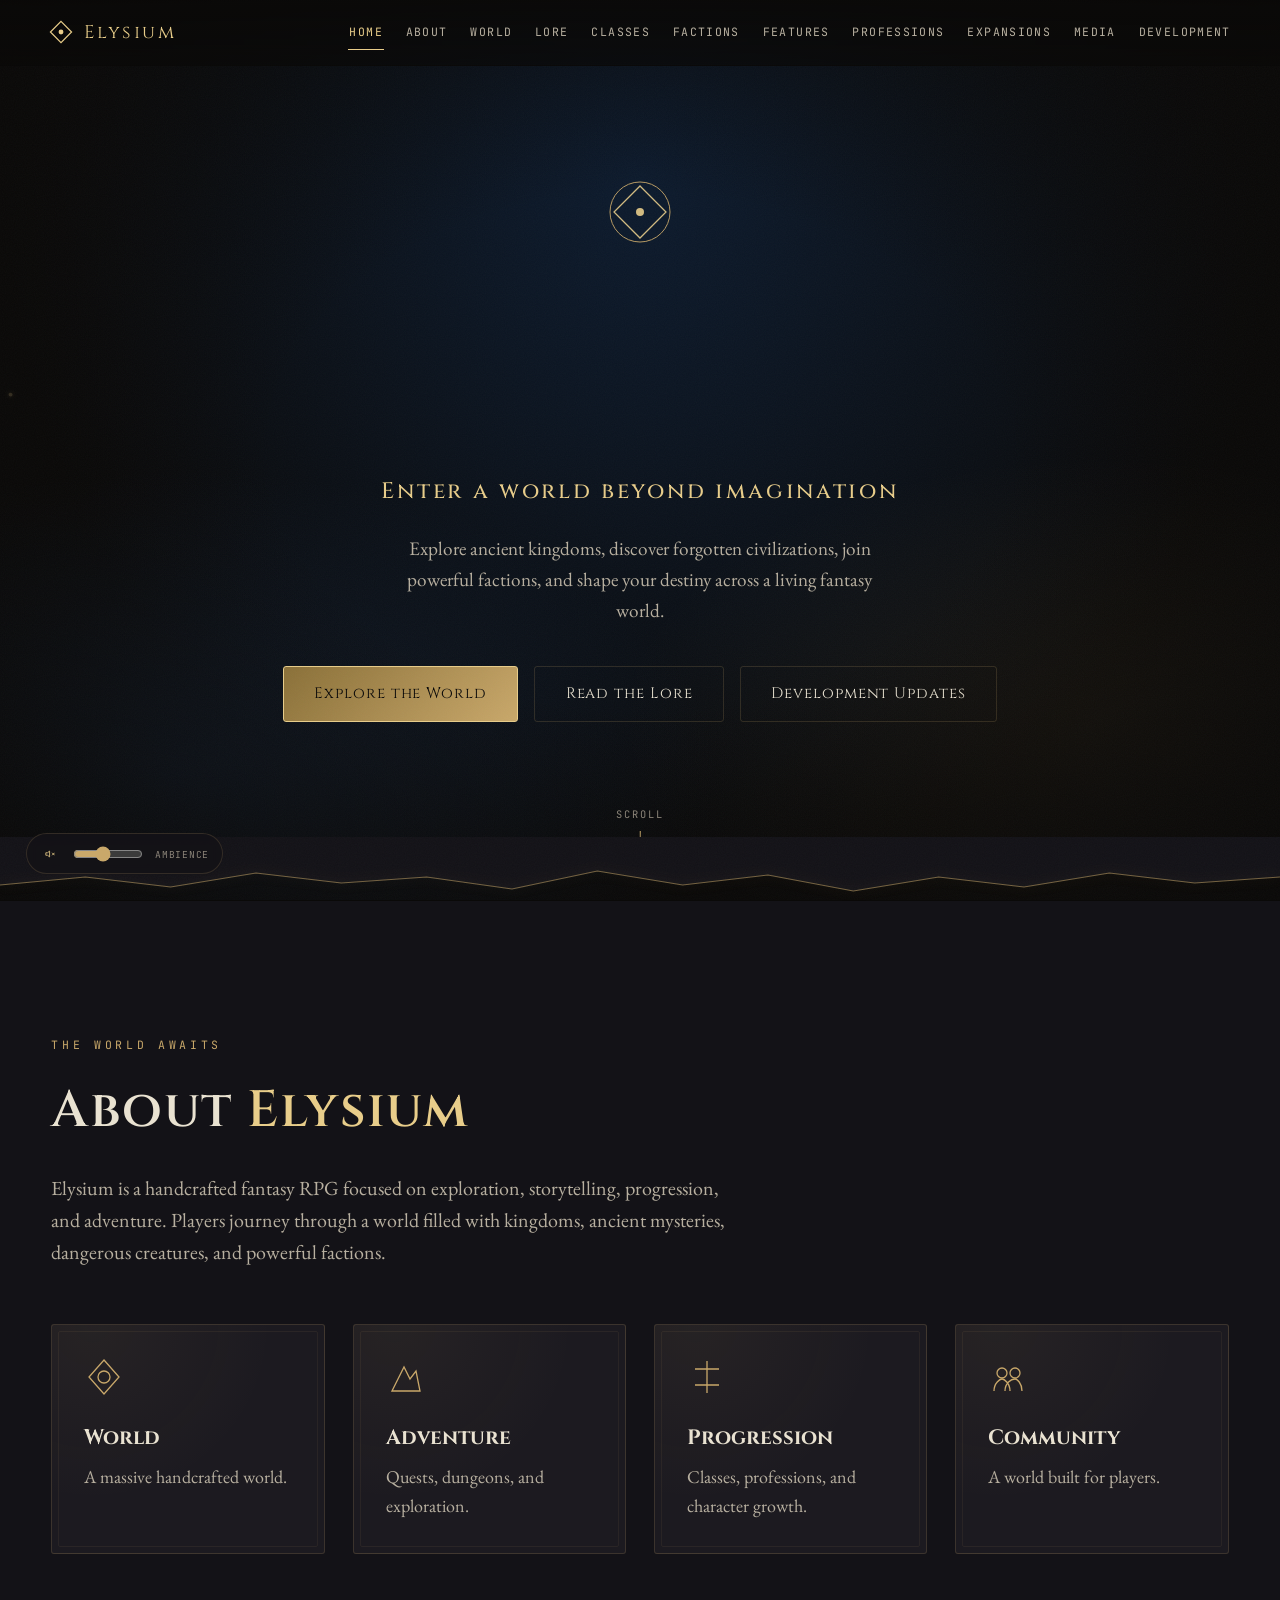
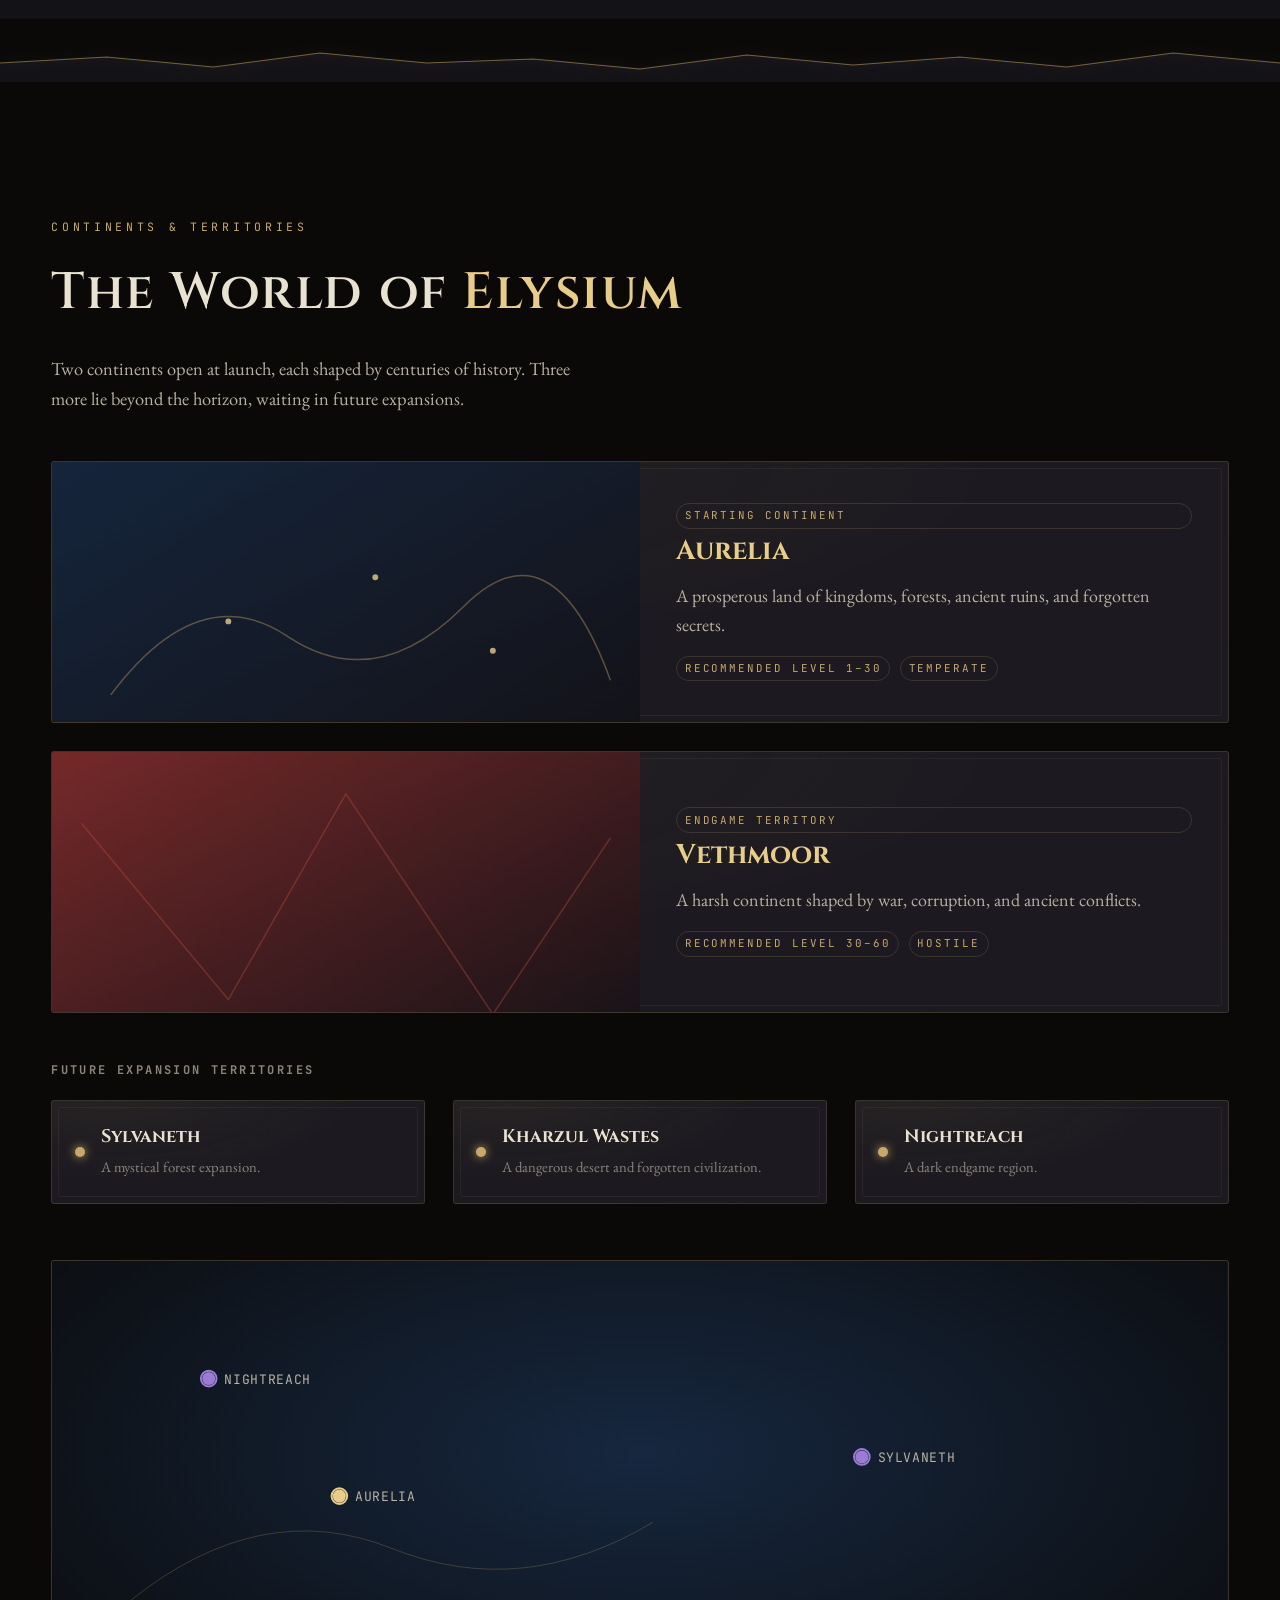
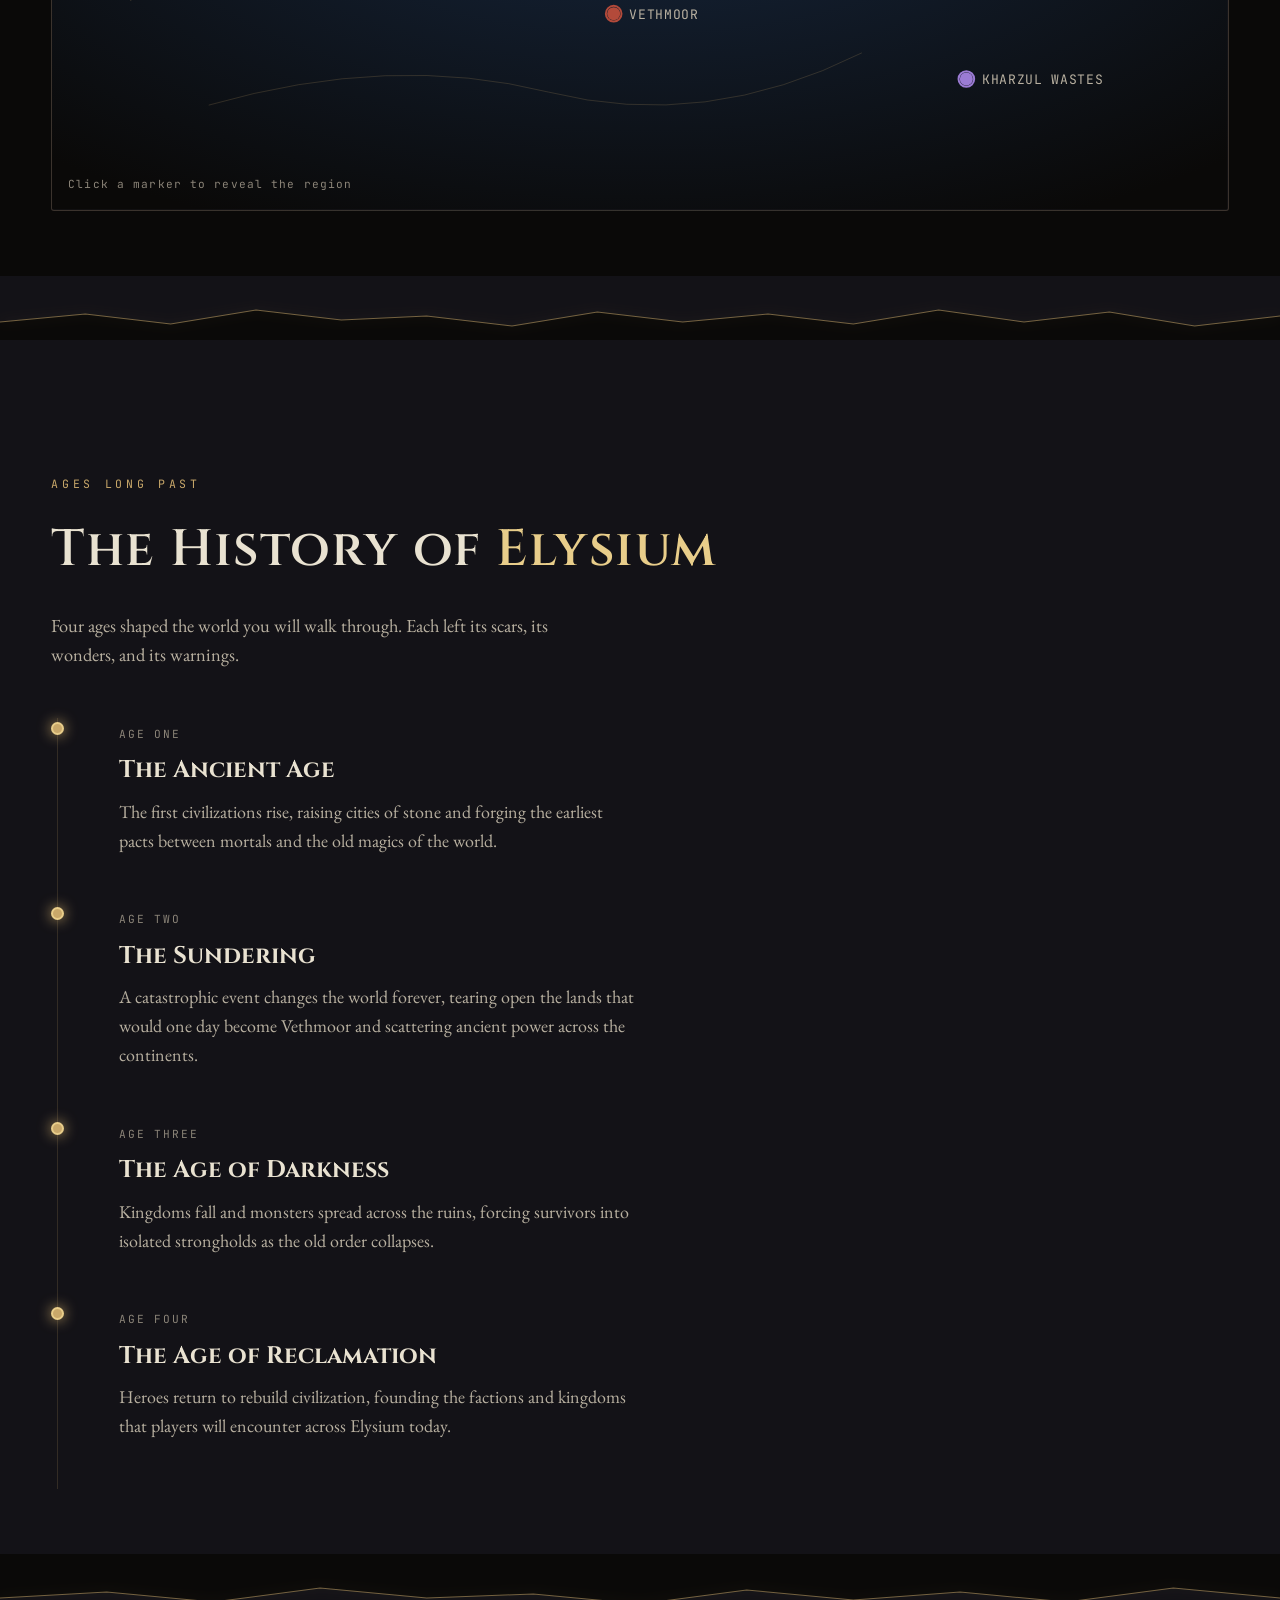
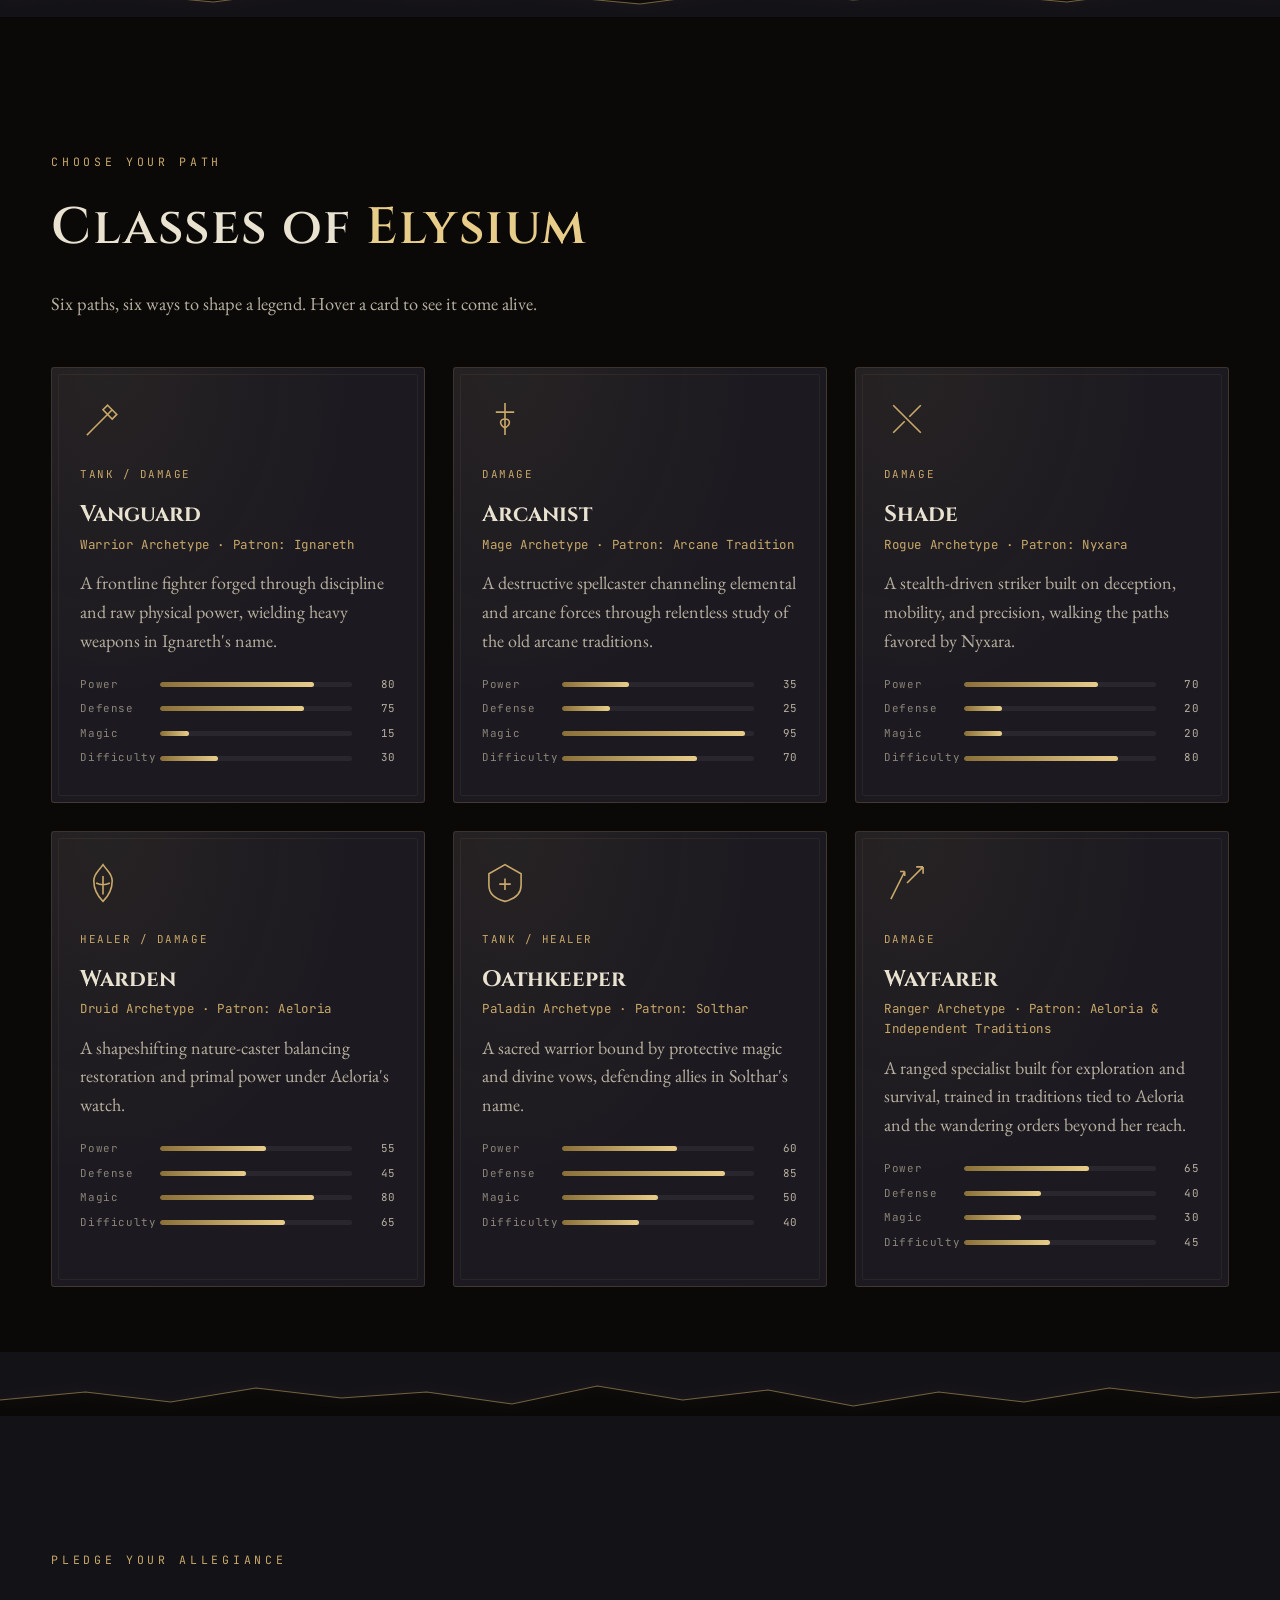
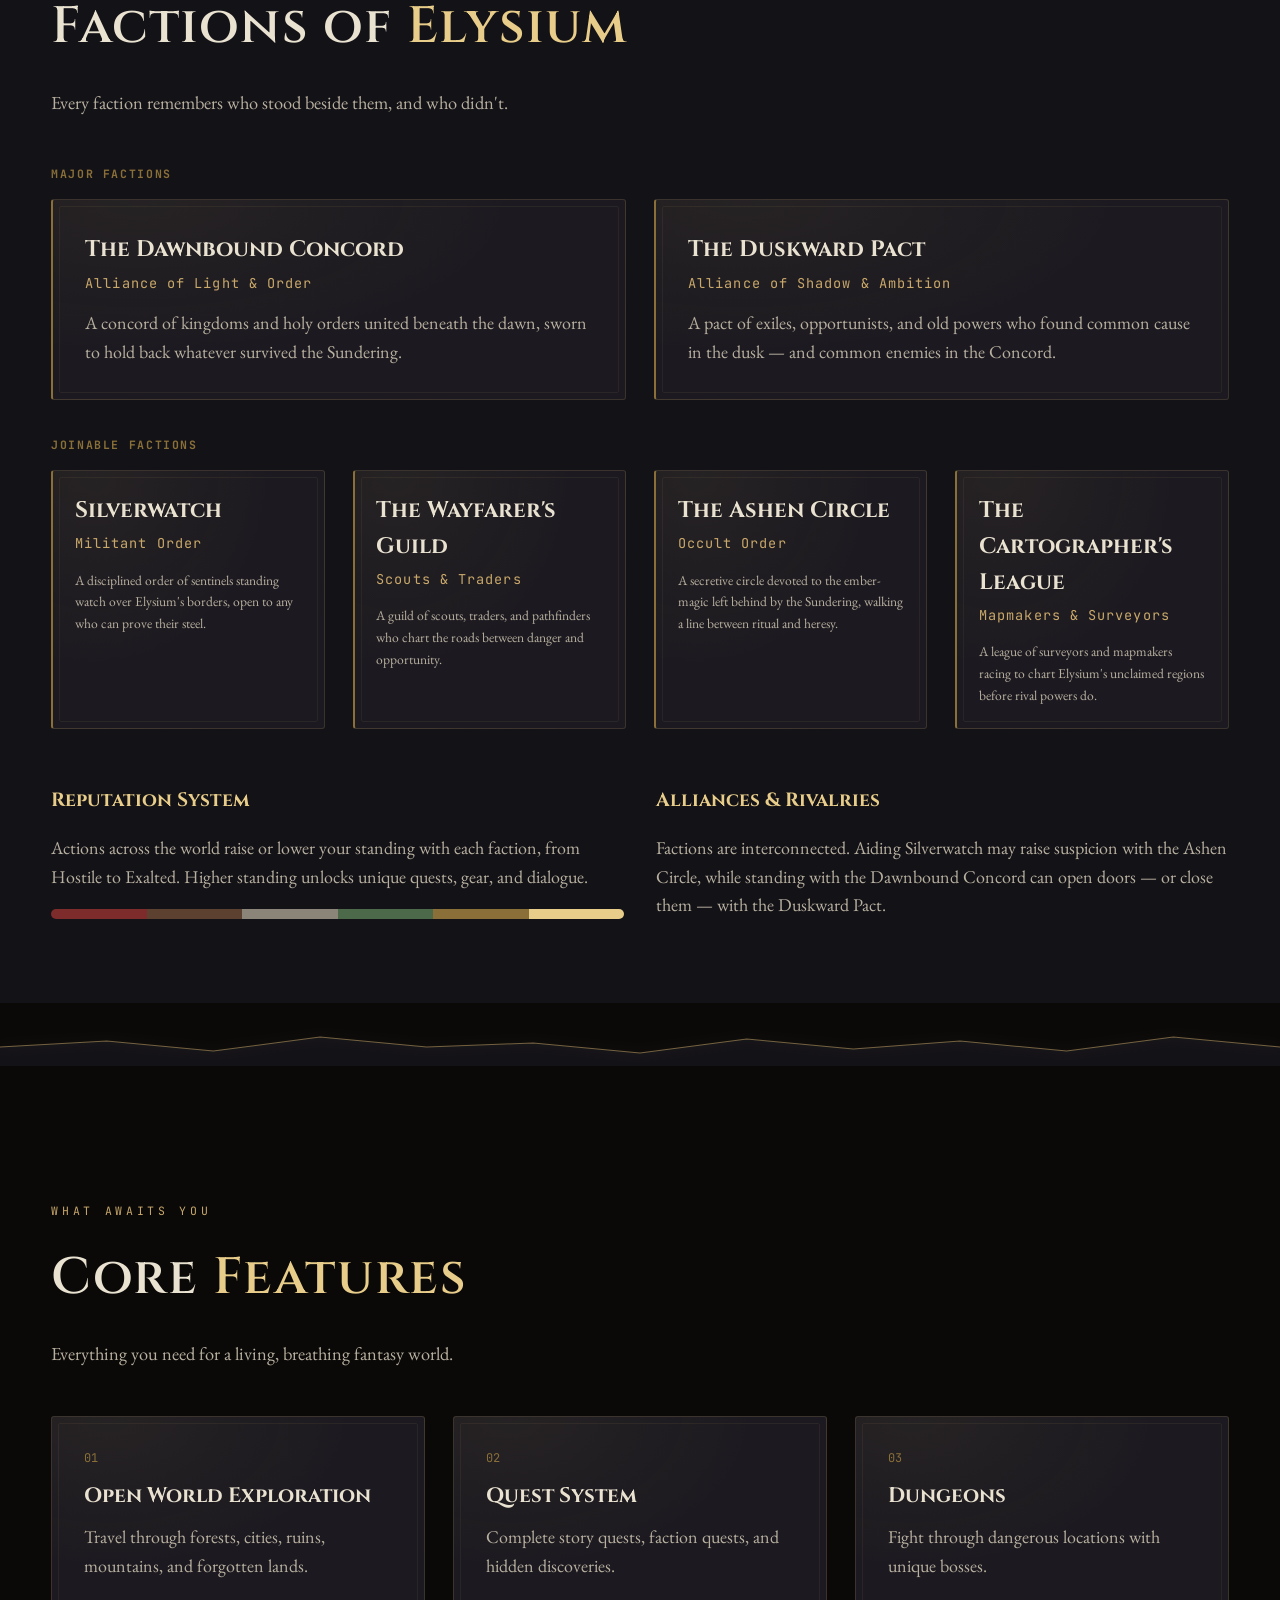
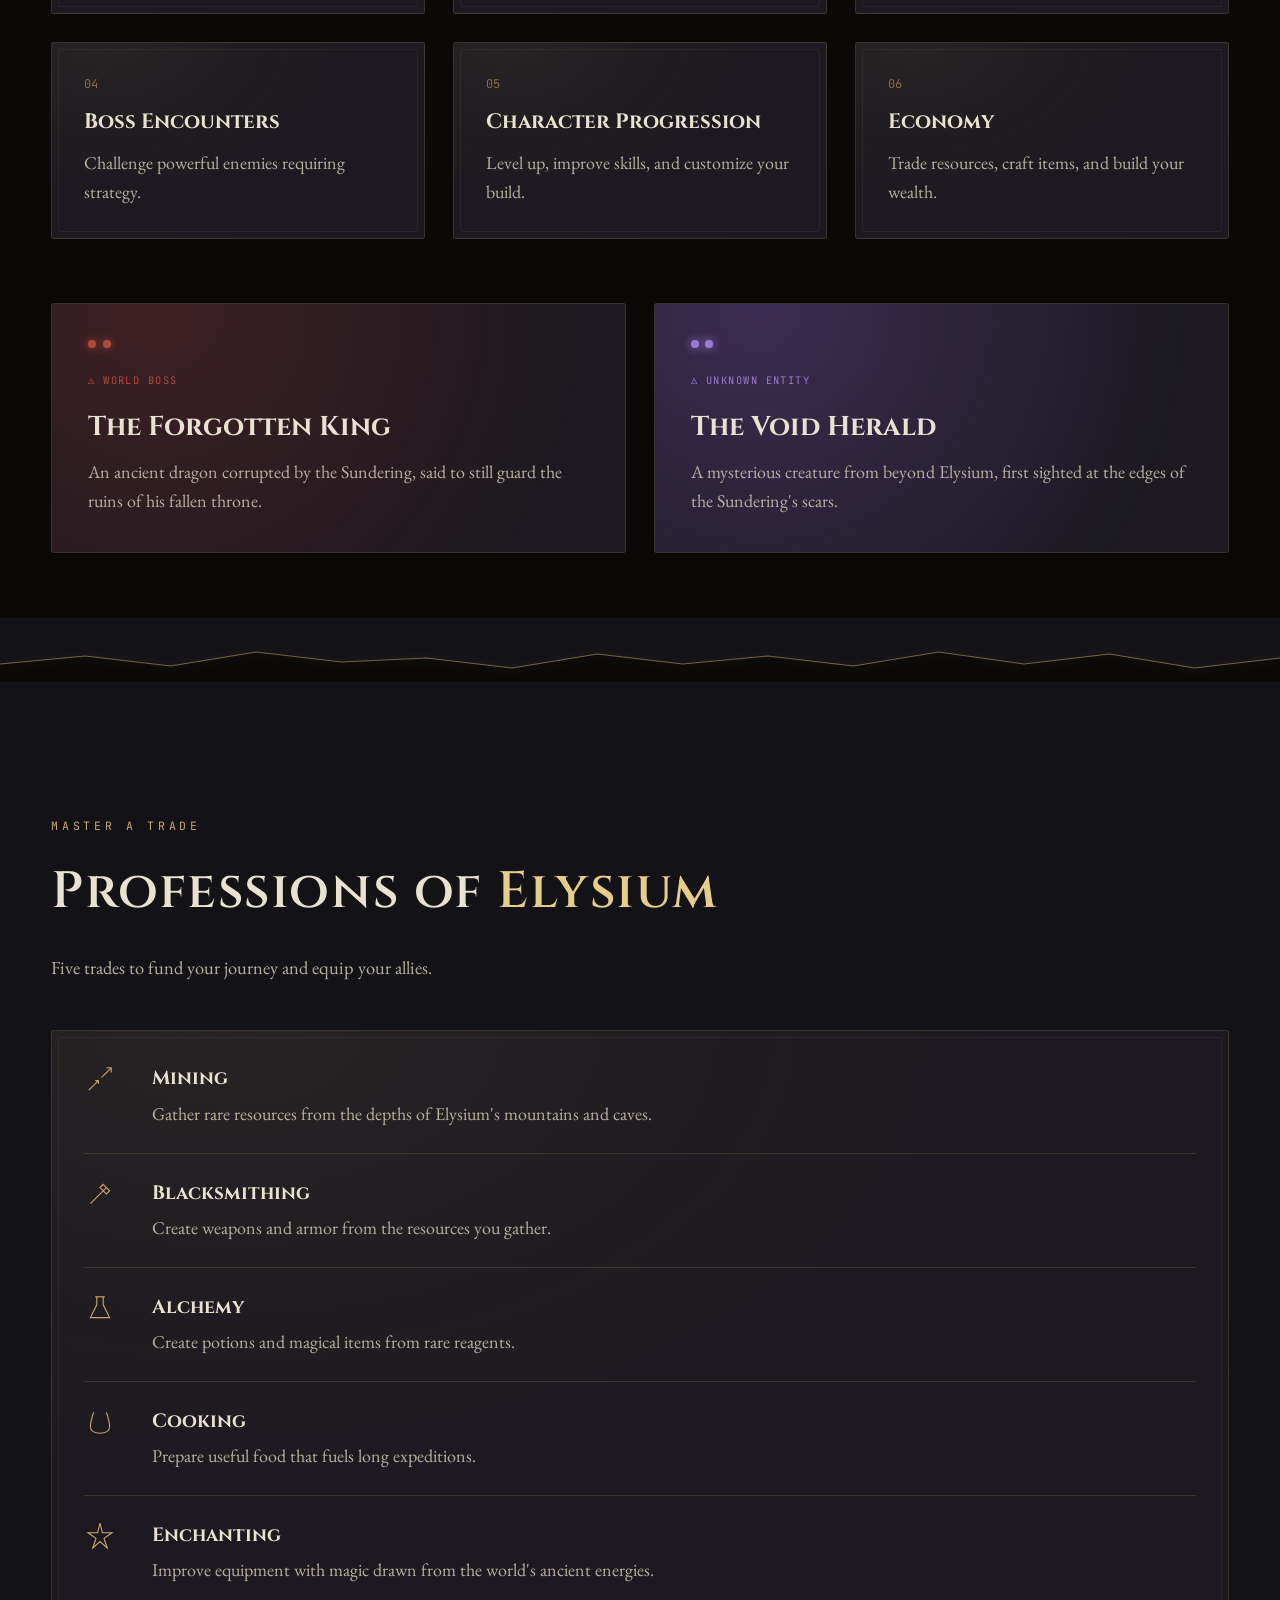
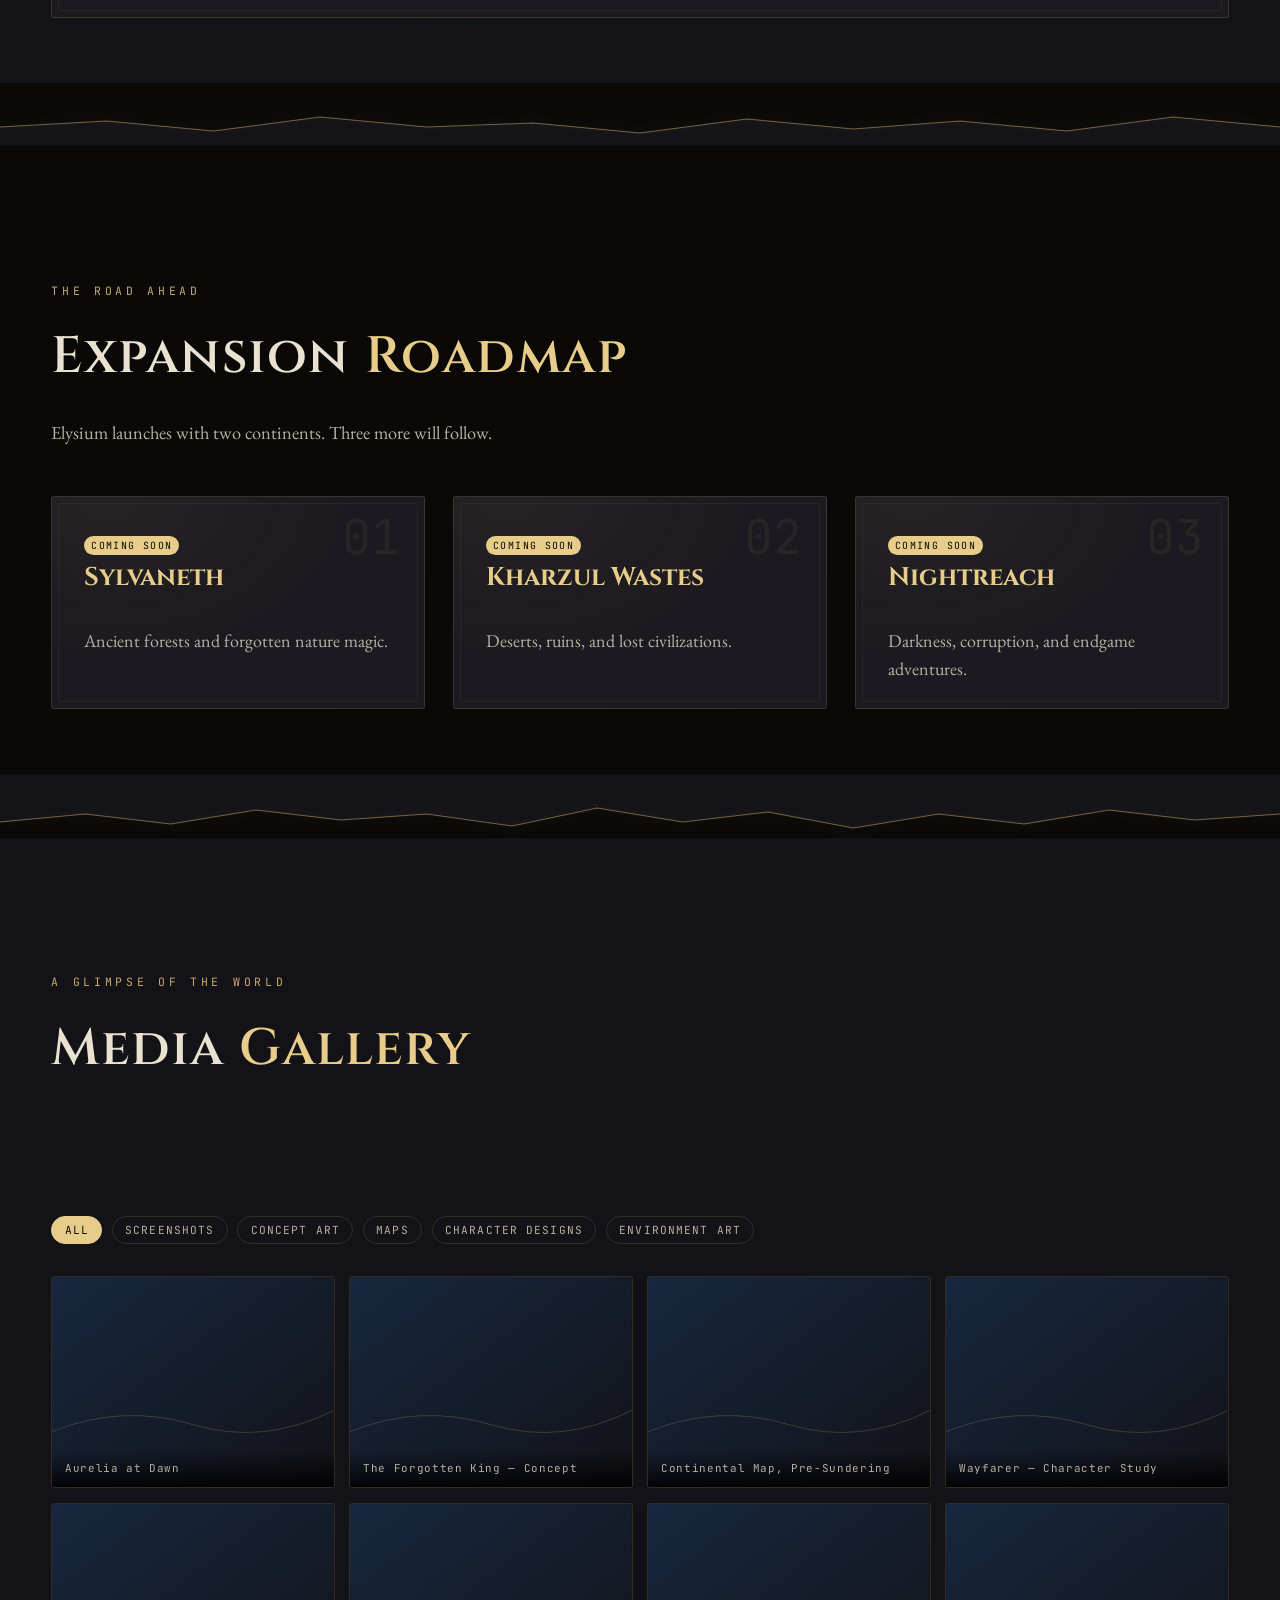
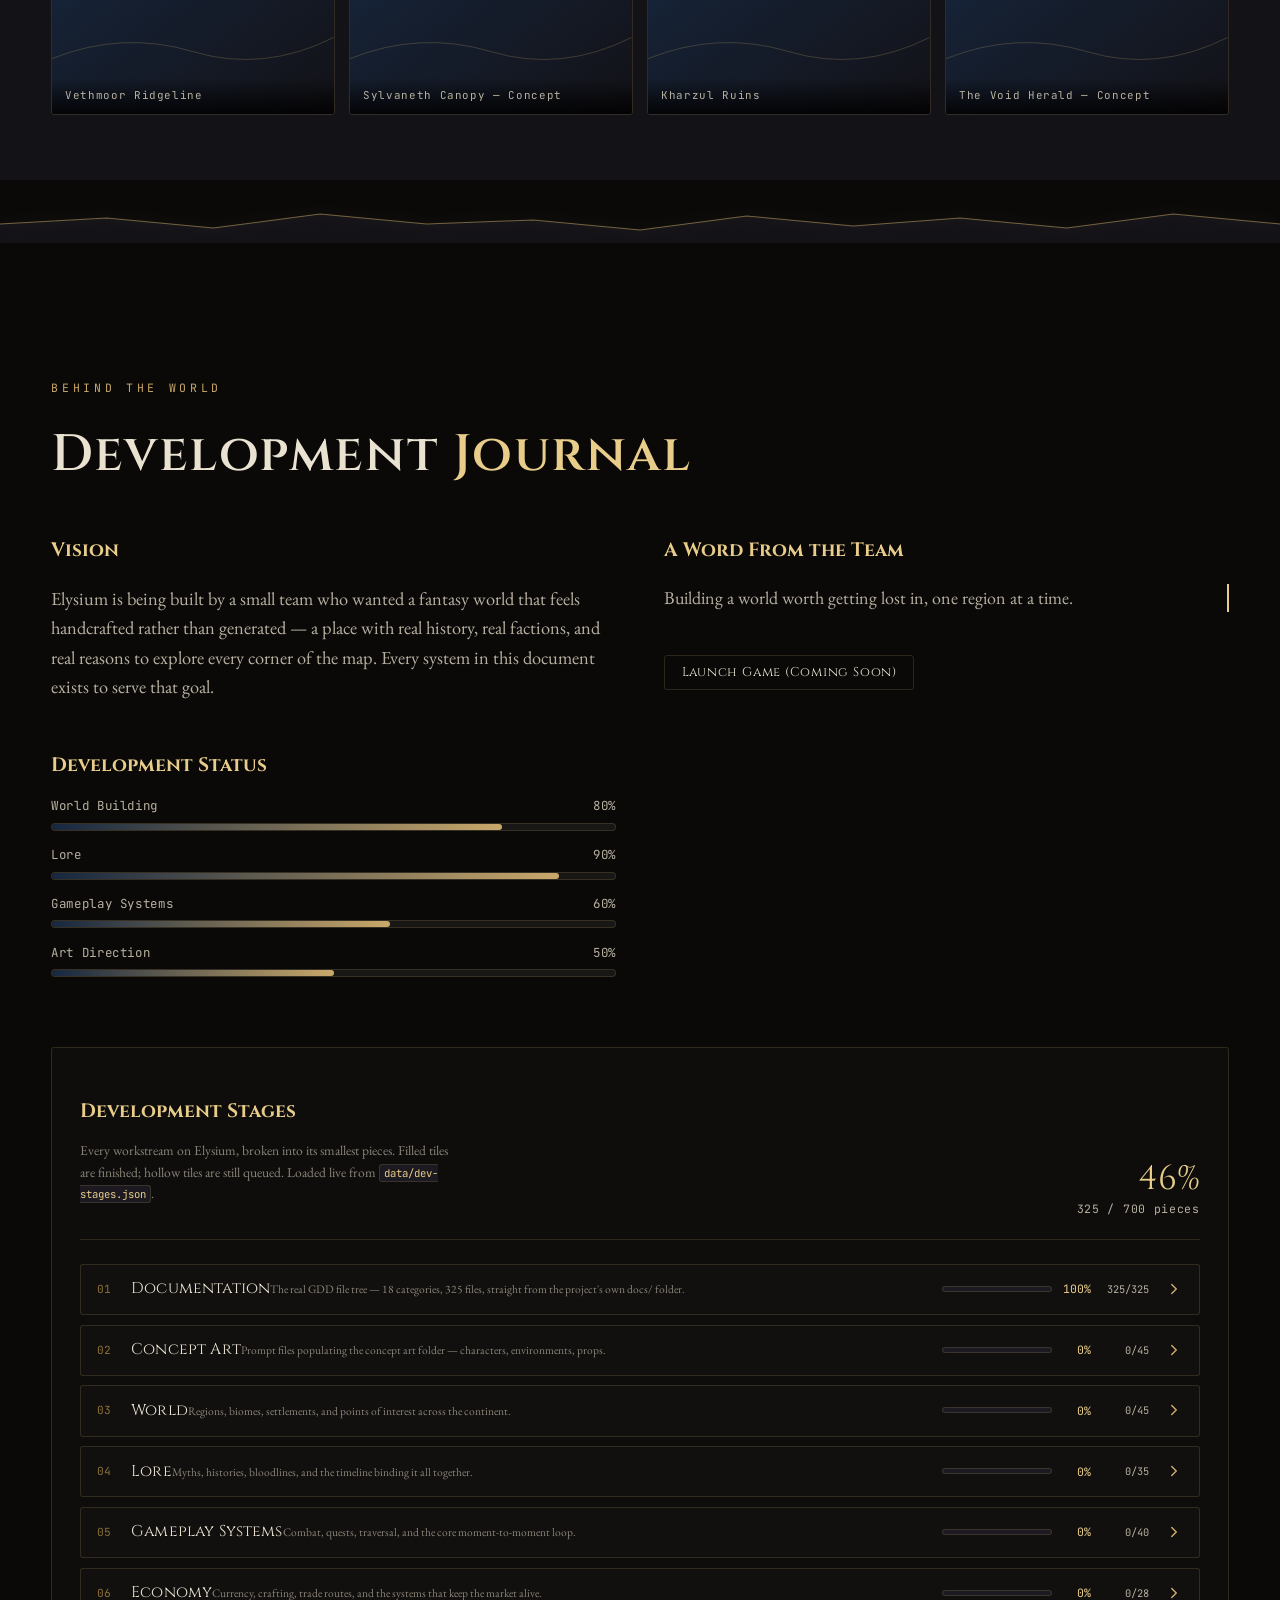
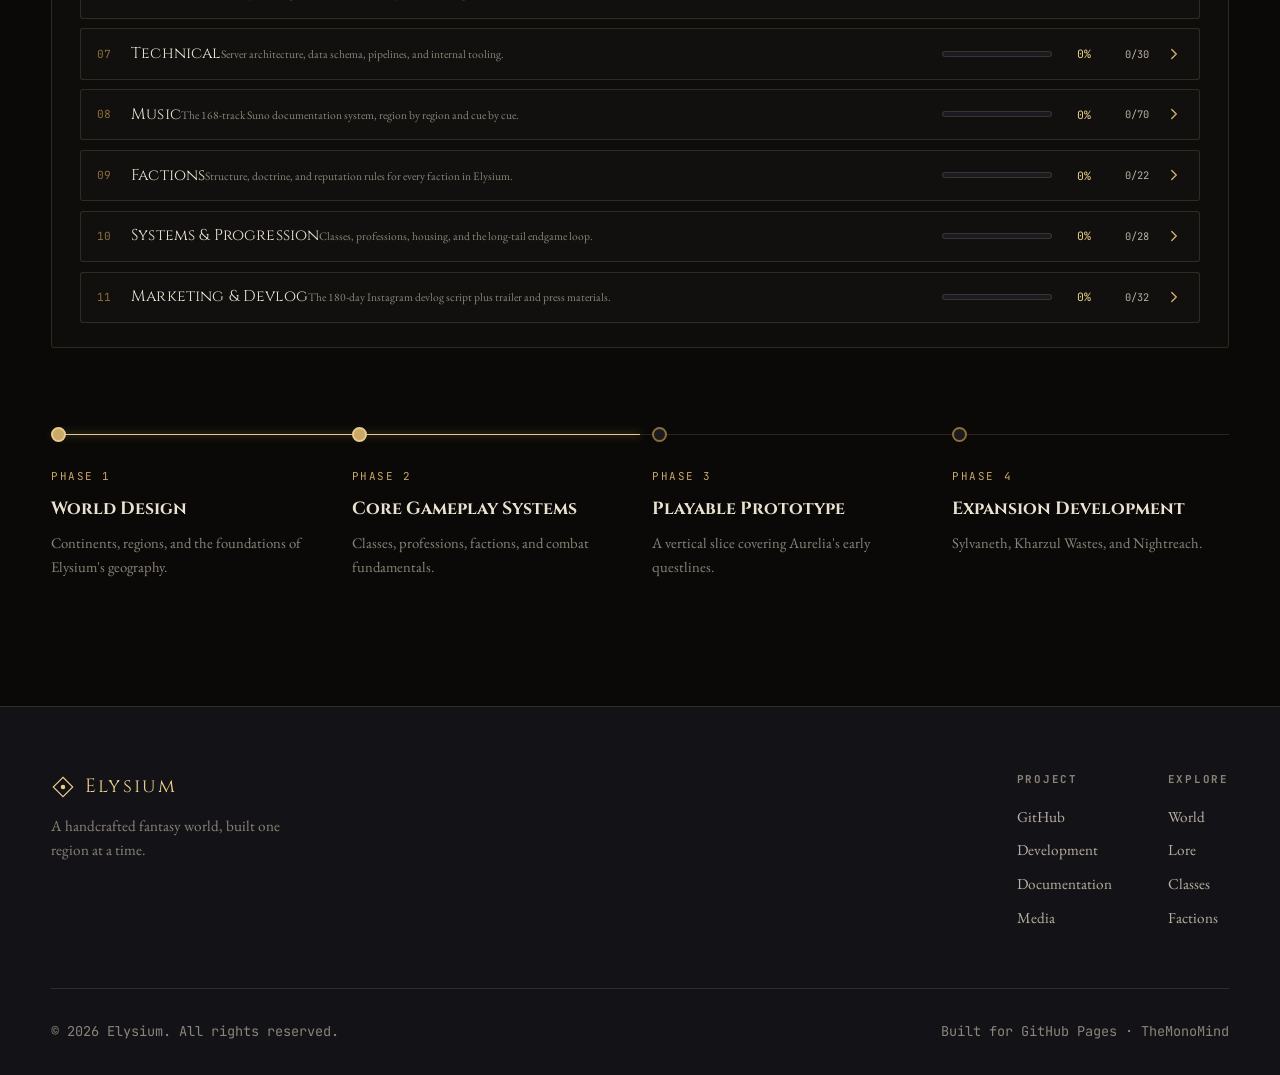
==== commit 09fe0dde: "Update" ====
--- a/index.html
+++ b/index.html
@@ -321,9 +321,10 @@
       <!-- Class cards are duplicated in markup for clarity/SEO; stats animate via IntersectionObserver -->
       <article class="panel class-card reveal" style="--i:0">
         <svg class="icon" viewBox="0 0 40 40" fill="none" stroke="currentColor" stroke-width="1.4"><path d="M8 32 L28 12 M24 8 L32 16 L28 20 L20 12 Z M6 34 L10 30"/></svg>
-        <span class="role">Frontline Fighter</span>
-        <h3>Warrior</h3>
-        <p class="desc">A frontline fighter using heavy armor and powerful weapons.</p>
+        <span class="role">Tank / Damage</span>
+        <h3>Vanguard</h3>
+        <span class="sub">Warrior Archetype &middot; Patron: Ignareth</span>
+        <p class="desc">A frontline fighter forged through discipline and raw physical power, wielding heavy weapons in Ignareth's name.</p>
         <div class="stat-row"><span>Power</span><div class="stat-track"><div class="stat-fill" style="--val:80%"></div></div><span class="stat-num">80</span></div>
         <div class="stat-row"><span>Defense</span><div class="stat-track"><div class="stat-fill" style="--val:75%"></div></div><span class="stat-num">75</span></div>
         <div class="stat-row"><span>Magic</span><div class="stat-track"><div class="stat-fill" style="--val:15%"></div></div><span class="stat-num">15</span></div>
@@ -332,9 +333,10 @@
 
       <article class="panel class-card reveal" style="--i:1">
         <svg class="icon" viewBox="0 0 40 40" fill="none" stroke="currentColor" stroke-width="1.4"><path d="M20 6 L20 34 M12 14 L28 14 M20 20 C24 20 26 24 20 28 C14 24 16 20 20 20 Z"/></svg>
-        <span class="role">Arcane Caster</span>
-        <h3>Mage</h3>
-        <p class="desc">A master of elemental and arcane magic.</p>
+        <span class="role">Damage</span>
+        <h3>Arcanist</h3>
+        <span class="sub">Mage Archetype &middot; Patron: Arcane Tradition</span>
+        <p class="desc">A destructive spellcaster channeling elemental and arcane forces through relentless study of the old arcane traditions.</p>
         <div class="stat-row"><span>Power</span><div class="stat-track"><div class="stat-fill" style="--val:35%"></div></div><span class="stat-num">35</span></div>
         <div class="stat-row"><span>Defense</span><div class="stat-track"><div class="stat-fill" style="--val:25%"></div></div><span class="stat-num">25</span></div>
         <div class="stat-row"><span>Magic</span><div class="stat-track"><div class="stat-fill" style="--val:95%"></div></div><span class="stat-num">95</span></div>
@@ -342,51 +344,56 @@
       </article>
 
       <article class="panel class-card reveal" style="--i:2">
+        <svg class="icon" viewBox="0 0 40 40" fill="none" stroke="currentColor" stroke-width="1.4"><path d="M8 8 L32 32 M8 32 L18 22 M32 8 L22 18"/></svg>
+        <span class="role">Damage</span>
+        <h3>Shade</h3>
+        <span class="sub">Rogue Archetype &middot; Patron: Nyxara</span>
+        <p class="desc">A stealth-driven striker built on deception, mobility, and precision, walking the paths favored by Nyxara.</p>
+        <div class="stat-row"><span>Power</span><div class="stat-track"><div class="stat-fill" style="--val:70%"></div></div><span class="stat-num">70</span></div>
+        <div class="stat-row"><span>Defense</span><div class="stat-track"><div class="stat-fill" style="--val:20%"></div></div><span class="stat-num">20</span></div>
+        <div class="stat-row"><span>Magic</span><div class="stat-track"><div class="stat-fill" style="--val:20%"></div></div><span class="stat-num">20</span></div>
+        <div class="stat-row"><span>Difficulty</span><div class="stat-track"><div class="stat-fill" style="--val:80%"></div></div><span class="stat-num">80</span></div>
+      </article>
+
+      <article class="panel class-card reveal" style="--i:3">
+        <svg class="icon" viewBox="0 0 40 40" fill="none" stroke="currentColor" stroke-width="1.4"><path d="M20 4 C24 10 28 12 28 18 C28 26 24 32 20 36 C16 32 12 26 12 18 C12 12 16 10 20 4 Z M20 14 L20 30 M14 20 C16 21 18 21.5 20 21.5 C22 21.5 24 21 26 20"/></svg>
+        <span class="role">Healer / Damage</span>
+        <h3>Warden</h3>
+        <span class="sub">Druid Archetype &middot; Patron: Aeloria</span>
+        <p class="desc">A shapeshifting nature-caster balancing restoration and primal power under Aeloria's watch.</p>
+        <div class="stat-row"><span>Power</span><div class="stat-track"><div class="stat-fill" style="--val:55%"></div></div><span class="stat-num">55</span></div>
+        <div class="stat-row"><span>Defense</span><div class="stat-track"><div class="stat-fill" style="--val:45%"></div></div><span class="stat-num">45</span></div>
+        <div class="stat-row"><span>Magic</span><div class="stat-track"><div class="stat-fill" style="--val:80%"></div></div><span class="stat-num">80</span></div>
+        <div class="stat-row"><span>Difficulty</span><div class="stat-track"><div class="stat-fill" style="--val:65%"></div></div><span class="stat-num">65</span></div>
+      </article>
+
+      <article class="panel class-card reveal" style="--i:4">
+        <svg class="icon" viewBox="0 0 40 40" fill="none" stroke="currentColor" stroke-width="1.4"><path d="M20 4 L34 12 L34 22 C34 30 28 34 20 36 C12 34 6 30 6 22 L6 12 Z M20 16 L20 26 M15 21 L25 21"/></svg>
+        <span class="role">Tank / Healer</span>
+        <h3>Oathkeeper</h3>
+        <span class="sub">Paladin Archetype &middot; Patron: Solthar</span>
+        <p class="desc">A sacred warrior bound by protective magic and divine vows, defending allies in Solthar's name.</p>
+        <div class="stat-row"><span>Power</span><div class="stat-track"><div class="stat-fill" style="--val:60%"></div></div><span class="stat-num">60</span></div>
+        <div class="stat-row"><span>Defense</span><div class="stat-track"><div class="stat-fill" style="--val:85%"></div></div><span class="stat-num">85</span></div>
+        <div class="stat-row"><span>Magic</span><div class="stat-track"><div class="stat-fill" style="--val:50%"></div></div><span class="stat-num">50</span></div>
+        <div class="stat-row"><span>Difficulty</span><div class="stat-track"><div class="stat-fill" style="--val:40%"></div></div><span class="stat-num">40</span></div>
+      </article>
+
+      <article class="panel class-card reveal" style="--i:5">
         <svg class="icon" viewBox="0 0 40 40" fill="none" stroke="currentColor" stroke-width="1.4"><path d="M6 34 L18 10 M18 10 L14 10 M18 10 L18 14 M20 20 L34 6 M34 6 L28 6 M34 6 L34 12"/></svg>
-        <span class="role">Ranged Specialist</span>
-        <h3>Ranger</h3>
-        <p class="desc">A ranged combat specialist connected with nature.</p>
+        <span class="role">Damage</span>
+        <h3>Wayfarer</h3>
+        <span class="sub">Ranger Archetype &middot; Patron: Aeloria &amp; Independent Traditions</span>
+        <p class="desc">A ranged specialist built for exploration and survival, trained in traditions tied to Aeloria and the wandering orders beyond her reach.</p>
         <div class="stat-row"><span>Power</span><div class="stat-track"><div class="stat-fill" style="--val:65%"></div></div><span class="stat-num">65</span></div>
         <div class="stat-row"><span>Defense</span><div class="stat-track"><div class="stat-fill" style="--val:40%"></div></div><span class="stat-num">40</span></div>
         <div class="stat-row"><span>Magic</span><div class="stat-track"><div class="stat-fill" style="--val:30%"></div></div><span class="stat-num">30</span></div>
         <div class="stat-row"><span>Difficulty</span><div class="stat-track"><div class="stat-fill" style="--val:45%"></div></div><span class="stat-num">45</span></div>
       </article>
-
-      <article class="panel class-card reveal" style="--i:3">
-        <svg class="icon" viewBox="0 0 40 40" fill="none" stroke="currentColor" stroke-width="1.4"><path d="M8 8 L32 32 M8 32 L18 22 M32 8 L22 18"/></svg>
-        <span class="role">Stealth Fighter</span>
-        <h3>Assassin</h3>
-        <p class="desc">A stealth-focused fighter using speed and precision.</p>
-        <div class="stat-row"><span>Power</span><div class="stat-track"><div class="stat-fill" style="--val:70%"></div></div><span class="stat-num">70</span></div>
-        <div class="stat-row"><span>Defense</span><div class="stat-track"><div class="stat-fill" style="--val:20%"></div></div><span class="stat-num">20</span></div>
-        <div class="stat-row"><span>Magic</span><div class="stat-track"><div class="stat-fill" style="--val:20%"></div></div><span class="stat-num">20</span></div>
-        <div class="stat-row"><span>Difficulty</span><div class="stat-track"><div class="stat-fill" style="--val:80%"></div></div><span class="stat-num">80</span></div>
-      </article>
-
-      <article class="panel class-card reveal" style="--i:4">
-        <svg class="icon" viewBox="0 0 40 40" fill="none" stroke="currentColor" stroke-width="1.4"><path d="M20 4 L34 12 L34 22 C34 30 28 34 20 36 C12 34 6 30 6 22 L6 12 Z M20 16 L20 26 M15 21 L25 21"/></svg>
-        <span class="role">Holy Warrior</span>
-        <h3>Paladin</h3>
-        <p class="desc">A holy warrior defending allies.</p>
-        <div class="stat-row"><span>Power</span><div class="stat-track"><div class="stat-fill" style="--val:60%"></div></div><span class="stat-num">60</span></div>
-        <div class="stat-row"><span>Defense</span><div class="stat-track"><div class="stat-fill" style="--val:85%"></div></div><span class="stat-num">85</span></div>
-        <div class="stat-row"><span>Magic</span><div class="stat-track"><div class="stat-fill" style="--val:50%"></div></div><span class="stat-num">50</span></div>
-        <div class="stat-row"><span>Difficulty</span><div class="stat-track"><div class="stat-fill" style="--val:40%"></div></div><span class="stat-num">40</span></div>
-      </article>
-
-      <article class="panel class-card reveal" style="--i:5">
-        <svg class="icon" viewBox="0 0 40 40" fill="none" stroke="currentColor" stroke-width="1.4"><circle cx="20" cy="14" r="6"/><path d="M12 34 C12 24 16 20 20 20 C24 20 28 24 28 34"/></svg>
-        <span class="role">Forbidden Caster</span>
-        <h3>Necromancer</h3>
-        <p class="desc">A forbidden magic user controlling dark powers.</p>
-        <div class="stat-row"><span>Power</span><div class="stat-track"><div class="stat-fill" style="--val:45%"></div></div><span class="stat-num">45</span></div>
-        <div class="stat-row"><span>Defense</span><div class="stat-track"><div class="stat-fill" style="--val:30%"></div></div><span class="stat-num">30</span></div>
-        <div class="stat-row"><span>Magic</span><div class="stat-track"><div class="stat-fill" style="--val:90%"></div></div><span class="stat-num">90</span></div>
-        <div class="stat-row"><span>Difficulty</span><div class="stat-track"><div class="stat-fill" style="--val:75%"></div></div><span class="stat-num">75</span></div>
-      </article>
-    </div>
-  </div>
-</section>
+    </div>
+  </div>
+</section>
+
 
 <div class="stone-edge" aria-hidden="true">
   <svg viewBox="0 0 1200 64" preserveAspectRatio="none" xmlns="http://www.w3.org/2000/svg">
@@ -404,26 +411,41 @@
     <h2 class="section-title">Factions of <span class="accent">Elysium</span></h2>
     <p class="section-intro reveal">Every faction remembers who stood beside them, and who didn't.</p>
 
+    <h3 class="faction-subhead reveal">Major Factions</h3>
     <div class="grid grid--2 reveal-stagger">
       <div class="panel faction-card reveal" style="--i:0">
-        <h3>The Kingdom of Aurelia</h3>
-        <span class="sub">Human Civilization &middot; Order &amp; Stability</span>
-        <p>The largest human civilization in Elysium, built on law, trade, and the defense of its ancient borders.</p>
+        <h3>The Dawnbound Concord</h3>
+        <span class="sub">Alliance of Light &amp; Order</span>
+        <p>A concord of kingdoms and holy orders united beneath the dawn, sworn to hold back whatever survived the Sundering.</p>
       </div>
       <div class="panel faction-card reveal" style="--i:1">
-        <h3>The Sylvaneth Guardians</h3>
-        <span class="sub">Ancient Forest Protectors</span>
-        <p>A secretive order bound to the living forests, sworn to protect what remains of the old growth.</p>
-      </div>
-      <div class="panel faction-card reveal" style="--i:2">
-        <h3>The Ironbound Alliance</h3>
-        <span class="sub">Warriors &amp; Craftsmen</span>
-        <p>A coalition of soldiers and artisans who believe strength is forged, not born.</p>
-      </div>
-      <div class="panel faction-card reveal" style="--i:3">
-        <h3>The Shadow Covenant</h3>
-        <span class="sub">Secretive Corrupted Faction</span>
-        <p>A faction shaped by the Sundering's corruption, operating from the shadows toward unclear ends.</p>
+        <h3>The Duskward Pact</h3>
+        <span class="sub">Alliance of Shadow &amp; Ambition</span>
+        <p>A pact of exiles, opportunists, and old powers who found common cause in the dusk — and common enemies in the Concord.</p>
+      </div>
+    </div>
+
+    <h3 class="faction-subhead reveal">Joinable Factions</h3>
+    <div class="grid grid--4 reveal-stagger">
+      <div class="panel faction-card faction-card--compact reveal" style="--i:0">
+        <h3>Silverwatch</h3>
+        <span class="sub">Militant Order</span>
+        <p>A disciplined order of sentinels standing watch over Elysium's borders, open to any who can prove their steel.</p>
+      </div>
+      <div class="panel faction-card faction-card--compact reveal" style="--i:1">
+        <h3>The Wayfarer's Guild</h3>
+        <span class="sub">Scouts &amp; Traders</span>
+        <p>A guild of scouts, traders, and pathfinders who chart the roads between danger and opportunity.</p>
+      </div>
+      <div class="panel faction-card faction-card--compact reveal" style="--i:2">
+        <h3>The Ashen Circle</h3>
+        <span class="sub">Occult Order</span>
+        <p>A secretive circle devoted to the ember-magic left behind by the Sundering, walking a line between ritual and heresy.</p>
+      </div>
+      <div class="panel faction-card faction-card--compact reveal" style="--i:3">
+        <h3>The Cartographer's League</h3>
+        <span class="sub">Mapmakers &amp; Surveyors</span>
+        <p>A league of surveyors and mapmakers racing to chart Elysium's unclaimed regions before rival powers do.</p>
       </div>
     </div>
 
@@ -437,7 +459,7 @@
       </div>
       <div>
         <h3>Alliances &amp; Rivalries</h3>
-        <p>Factions are interconnected. Aiding the Ironbound Alliance may raise suspicion with the Shadow Covenant, while standing with the Sylvaneth Guardians can open doors — or close them — with rival powers.</p>
+        <p>Factions are interconnected. Aiding Silverwatch may raise suspicion with the Ashen Circle, while standing with the Dawnbound Concord can open doors — or close them — with the Duskward Pact.</p>
       </div>
     </div>
   </div>
@@ -655,6 +677,23 @@
       </div>
     </div>
 
+    <div class="dev-stages reveal" id="dev-stages">
+      <div class="dev-stages-head">
+        <div>
+          <h3 style="font-family:var(--font-heading); color:var(--gold-bright); font-size:1.2rem; margin-bottom:0.3rem;">Development Stages</h3>
+          <p class="dev-stages-sub">Every workstream on Elysium, broken into its smallest pieces. Filled tiles are finished; hollow tiles are still queued. Loaded live from <code>data/dev-stages.json</code>.</p>
+        </div>
+        <div class="dev-stages-stat">
+          <span class="dev-stages-pct" id="dev-stages-pct">0%</span>
+          <span class="dev-stages-count" id="dev-stages-count">0 / 0 pieces</span>
+        </div>
+      </div>
+
+      <div class="stage-list" id="stage-list"></div>
+
+      <div class="docs-tooltip" id="docs-tooltip" aria-hidden="true"></div>
+    </div>
+
     <div class="roadmap reveal">
       <div class="roadmap-fill" id="roadmap-fill"></div>
       <div class="roadmap-step is-active"><span class="phase">Phase 1</span><h4>World Design</h4><p>Continents, regions, and the foundations of Elysium's geography.</p></div>
--- a/css/style.css
+++ b/css/style.css
@@ -825,6 +825,7 @@
   display: block;
 }
 .class-card p.desc { color: var(--bone-dim); margin: 0 0 1.25rem; }
+.class-card .sub { color: var(--gold); font-size: 0.78rem; font-family: var(--font-mono); letter-spacing: 0.05em; margin: -0.4rem 0 0.9rem; display: block; }
 
 .stat-row {
   display: grid;
@@ -857,6 +858,18 @@
    13. Factions
    ------------------------------------------------------------------------ */
 .faction-card { border-left: 2px solid var(--gold-dim); }
+.faction-subhead {
+  font-family: var(--font-mono);
+  font-size: 0.72rem;
+  letter-spacing: 0.14em;
+  text-transform: uppercase;
+  color: var(--gold-dim);
+  margin: 2.25rem 0 1rem;
+}
+.faction-subhead:first-of-type { margin-top: 0; }
+.faction-card--compact { padding: 1.35rem; }
+.faction-card--compact h3 { font-size: 1.1rem; }
+.faction-card--compact p { font-size: 0.85rem; }
 .faction-card h3 {
   font-family: var(--font-heading);
   font-size: 1.4rem;
@@ -1046,6 +1059,194 @@
   border-radius: 5px;
   transition: width 1.4s var(--ease-fantasy);
 }
+
+/* Development stages — one collapsible bar per workstream, each broken into many tiny pieces */
+.dev-stages {
+  margin-top: 3.5rem;
+  padding: 1.75rem 1.75rem 1.5rem;
+  background: rgba(255,255,255,0.02);
+  border: 1px solid var(--line);
+  border-radius: var(--radius);
+}
+.dev-stages-head {
+  display: flex;
+  flex-wrap: wrap;
+  justify-content: space-between;
+  align-items: flex-end;
+  gap: 1rem;
+  margin-bottom: 1.5rem;
+  padding-bottom: 1.25rem;
+  border-bottom: 1px solid var(--line);
+}
+.dev-stages-sub {
+  max-width: 54ch;
+  font-size: 0.85rem;
+  color: var(--muted);
+}
+.dev-stages-sub code {
+  font-family: var(--font-mono);
+  font-size: 0.78em;
+  background: var(--stone);
+  border: 1px solid var(--line);
+  border-radius: var(--radius);
+  padding: 0.1em 0.4em;
+  color: var(--gold-bright);
+}
+.dev-stages-stat { text-align: right; flex-shrink: 0; }
+.dev-stages-pct {
+  display: block;
+  font-family: var(--font-heading);
+  font-size: 2.1rem;
+  line-height: 1;
+  color: var(--gold-bright);
+}
+.dev-stages-count {
+  display: block;
+  font-family: var(--font-mono);
+  font-size: 0.72rem;
+  letter-spacing: 0.06em;
+  color: var(--bone-dim);
+  margin-top: 0.3rem;
+}
+
+.stage-list { display: flex; flex-direction: column; gap: 0.6rem; }
+
+.stage-card {
+  border: 1px solid var(--line);
+  border-radius: var(--radius);
+  background: rgba(255,255,255,0.015);
+  overflow: hidden;
+}
+.stage-card-header {
+  display: flex;
+  align-items: center;
+  gap: 1rem;
+  width: 100%;
+  padding: 0.85rem 1rem;
+  background: transparent;
+  border: none;
+  cursor: pointer;
+  text-align: left;
+  color: inherit;
+  font-family: inherit;
+}
+.stage-card-header:hover { background: rgba(255,255,255,0.03); }
+.stage-index {
+  font-family: var(--font-mono);
+  font-size: 0.7rem;
+  color: var(--gold-dim);
+  width: 1.6em;
+  flex-shrink: 0;
+}
+.stage-title-wrap { flex: 1 1 auto; min-width: 0; }
+.stage-title {
+  font-family: var(--font-heading);
+  font-size: 0.98rem;
+  color: var(--bone);
+  letter-spacing: 0.01em;
+}
+.stage-blurb {
+  font-size: 0.72rem;
+  color: var(--muted);
+  margin-top: 0.15rem;
+  max-width: 56ch;
+}
+.stage-meter {
+  display: flex;
+  align-items: center;
+  gap: 0.6rem;
+  flex-shrink: 0;
+}
+.stage-track {
+  width: 110px;
+  height: 6px;
+  border-radius: 4px;
+  background: var(--stone);
+  border: 1px solid var(--line);
+  overflow: hidden;
+}
+.stage-fill {
+  height: 100%;
+  width: 0%;
+  background: linear-gradient(90deg, var(--gold-dim), var(--gold-bright));
+  transition: width 1s var(--ease-fantasy);
+}
+.stage-pct {
+  font-family: var(--font-mono);
+  font-size: 0.72rem;
+  color: var(--gold-bright);
+  width: 2.6em;
+  text-align: right;
+}
+.stage-count {
+  font-family: var(--font-mono);
+  font-size: 0.65rem;
+  color: var(--bone-dim);
+  width: 4.6em;
+  text-align: right;
+  flex-shrink: 0;
+}
+.stage-caret {
+  width: 18px; height: 18px;
+  flex-shrink: 0;
+  color: var(--gold);
+  transition: transform 0.3s var(--ease-fantasy);
+}
+.stage-card.is-open .stage-caret { transform: rotate(90deg); }
+
+.stage-body {
+  max-height: 0;
+  overflow: hidden;
+  transition: max-height 0.45s var(--ease-fantasy);
+  border-top: 1px solid transparent;
+}
+.stage-card.is-open .stage-body { border-top-color: var(--line); }
+
+.stage-segments {
+  display: flex;
+  flex-wrap: wrap;
+  gap: 3px;
+  padding: 1rem;
+}
+.doc-segment {
+  width: 11px;
+  height: 11px;
+  border-radius: 2.5px;
+  border: 1px solid var(--line);
+  background: transparent;
+  cursor: pointer;
+  opacity: 0;
+  transform: scale(0.4);
+  transition: background 0.25s, border-color 0.25s, opacity 0.2s, transform 0.2s var(--ease-fantasy), filter 0.2s;
+}
+.doc-segment.is-visible { opacity: 1; transform: scale(1); }
+.doc-segment.is-filled {
+  background: linear-gradient(135deg, var(--gold-dim), var(--gold-bright));
+  border-color: var(--gold-bright);
+}
+.doc-segment:hover { filter: brightness(1.4); transform: scale(1.3); z-index: 2; }
+
+.docs-tooltip {
+  position: fixed;
+  z-index: var(--z-modal);
+  pointer-events: none;
+  background: var(--void);
+  border: 1px solid var(--gold-dim);
+  border-radius: var(--radius);
+  padding: 0.5em 0.75em;
+  font-family: var(--font-mono);
+  font-size: 0.7rem;
+  color: var(--bone);
+  max-width: 220px;
+  opacity: 0;
+  transform: translateY(4px);
+  transition: opacity 0.15s, transform 0.15s;
+}
+.docs-tooltip.is-visible { opacity: 1; transform: translateY(0); }
+.docs-tooltip .t-cat { color: var(--gold); display: block; font-size: 0.62rem; letter-spacing: 0.08em; text-transform: uppercase; margin-bottom: 0.15em; }
+.docs-tooltip .t-status { display: block; margin-top: 0.25em; }
+.docs-tooltip .t-status.is-done { color: var(--gold-bright); }
+.docs-tooltip .t-status.is-pending { color: var(--muted); }
 
 .roadmap {
   position: relative;
@@ -1399,4 +1600,11 @@
   .cursor-glow, .cursor-dot { display: none; }
   #audio-control { left: 1rem; bottom: 1rem; }
   #back-to-top { right: 1rem; bottom: 1rem; }
-}
+  .dev-stages-head { align-items: flex-start; }
+  .dev-stages-stat { text-align: left; }
+  .stage-card-header { flex-wrap: wrap; }
+  .stage-meter { width: 100%; order: 3; }
+  .stage-track { flex: 1 1 auto; }
+  .doc-segment { width: 10px; height: 10px; }
+  .docs-tooltip { display: none; }
+}
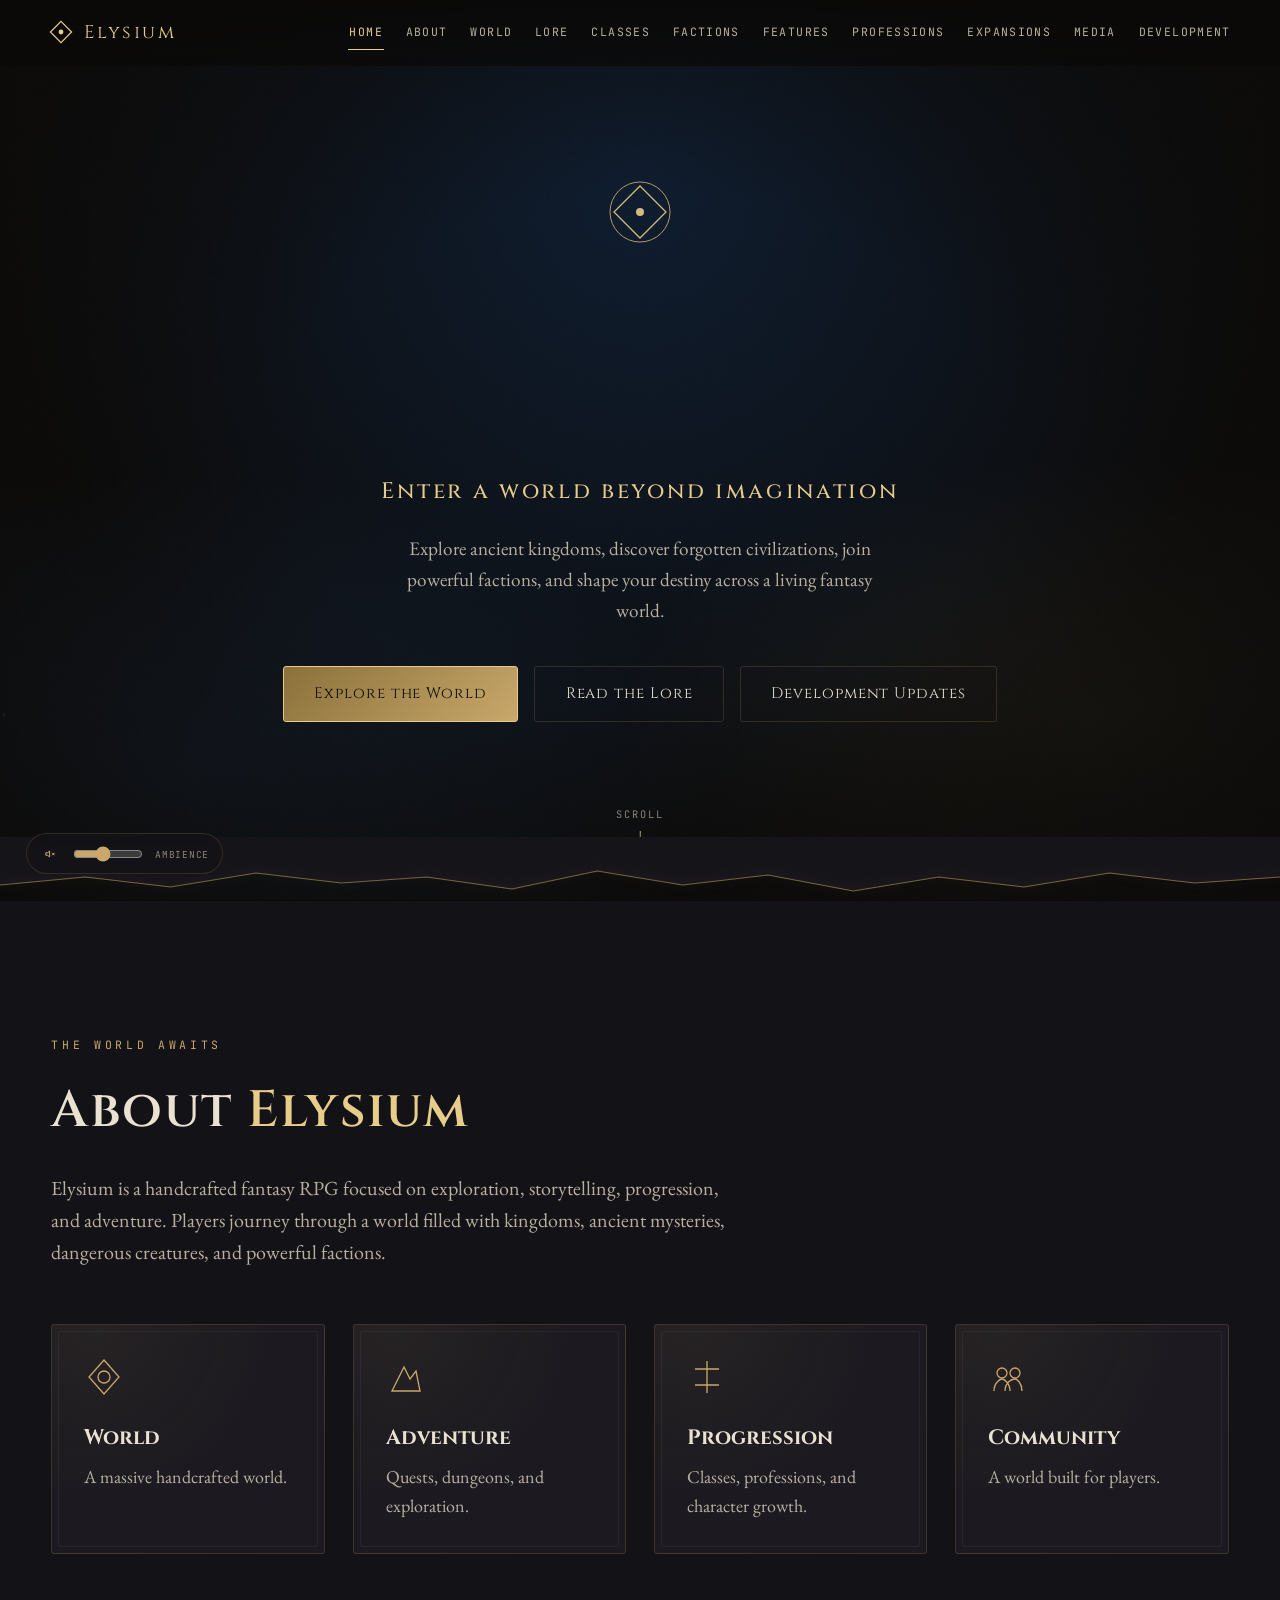
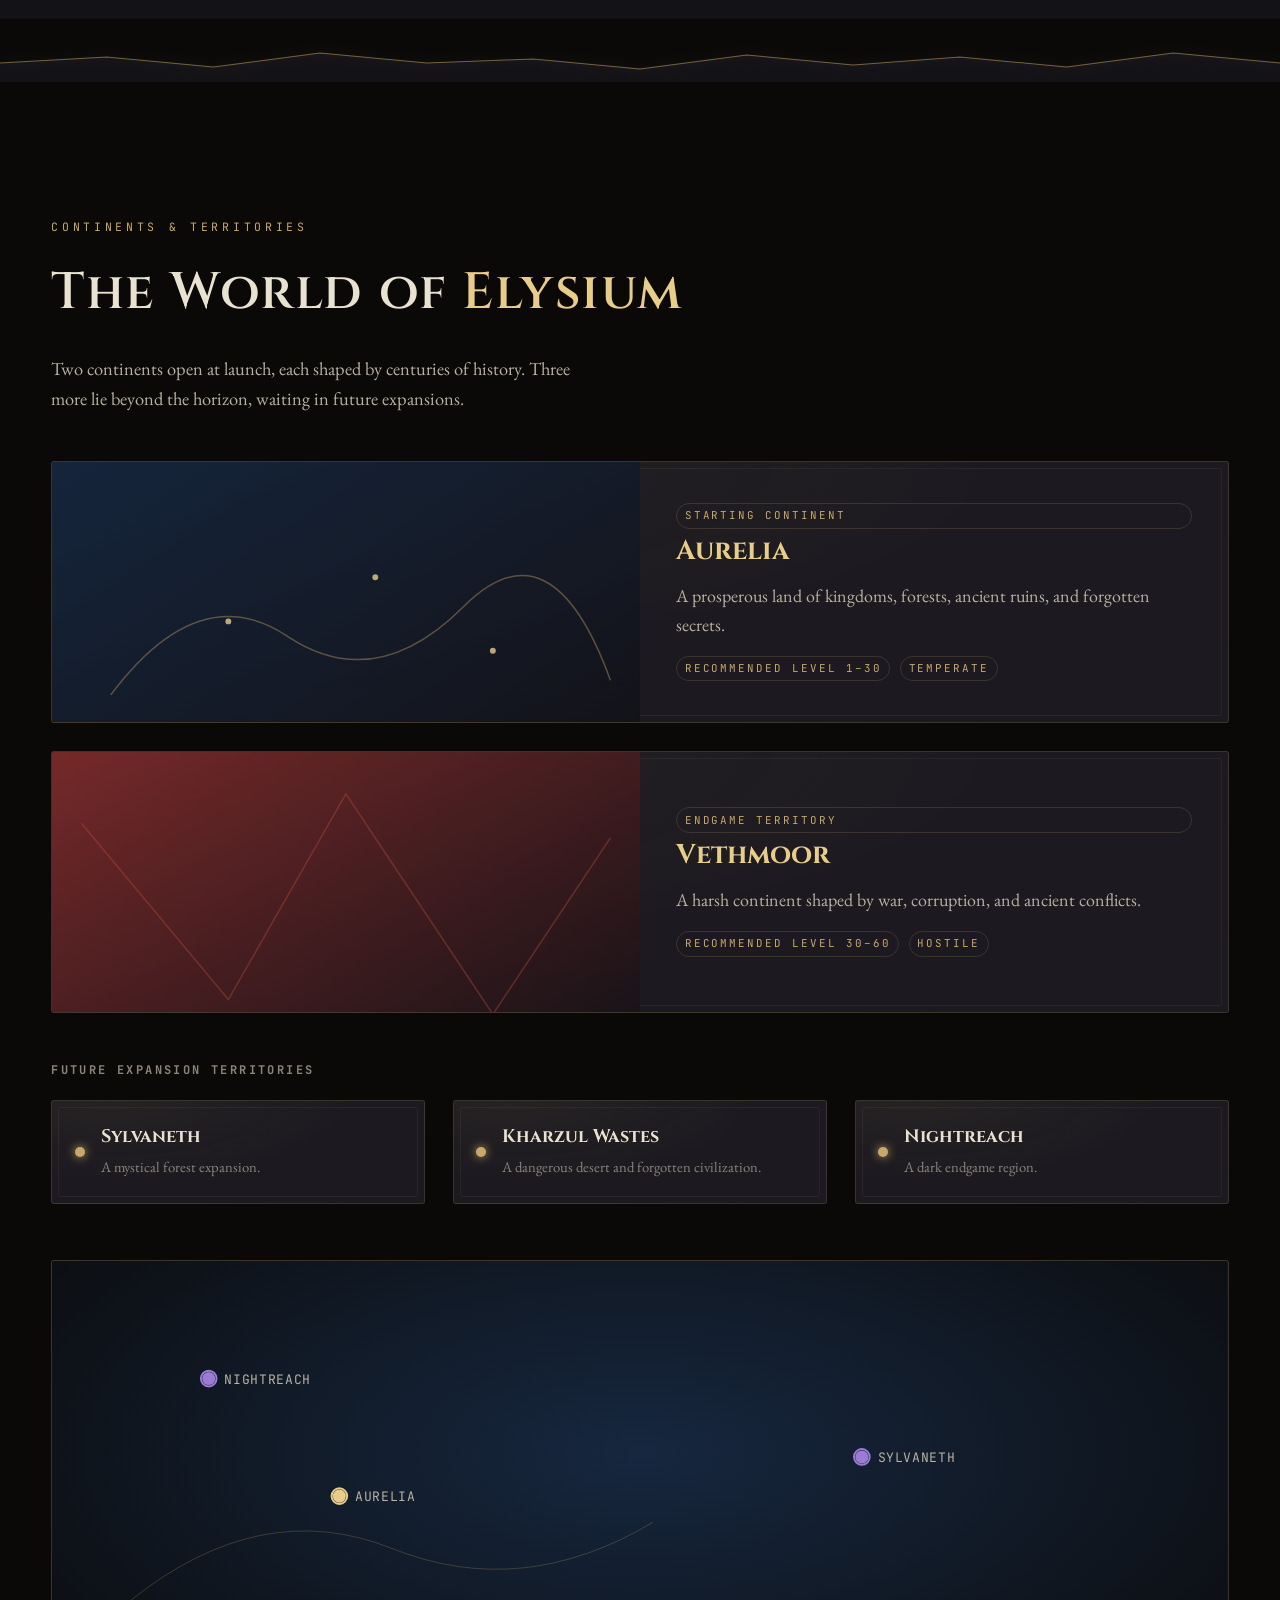
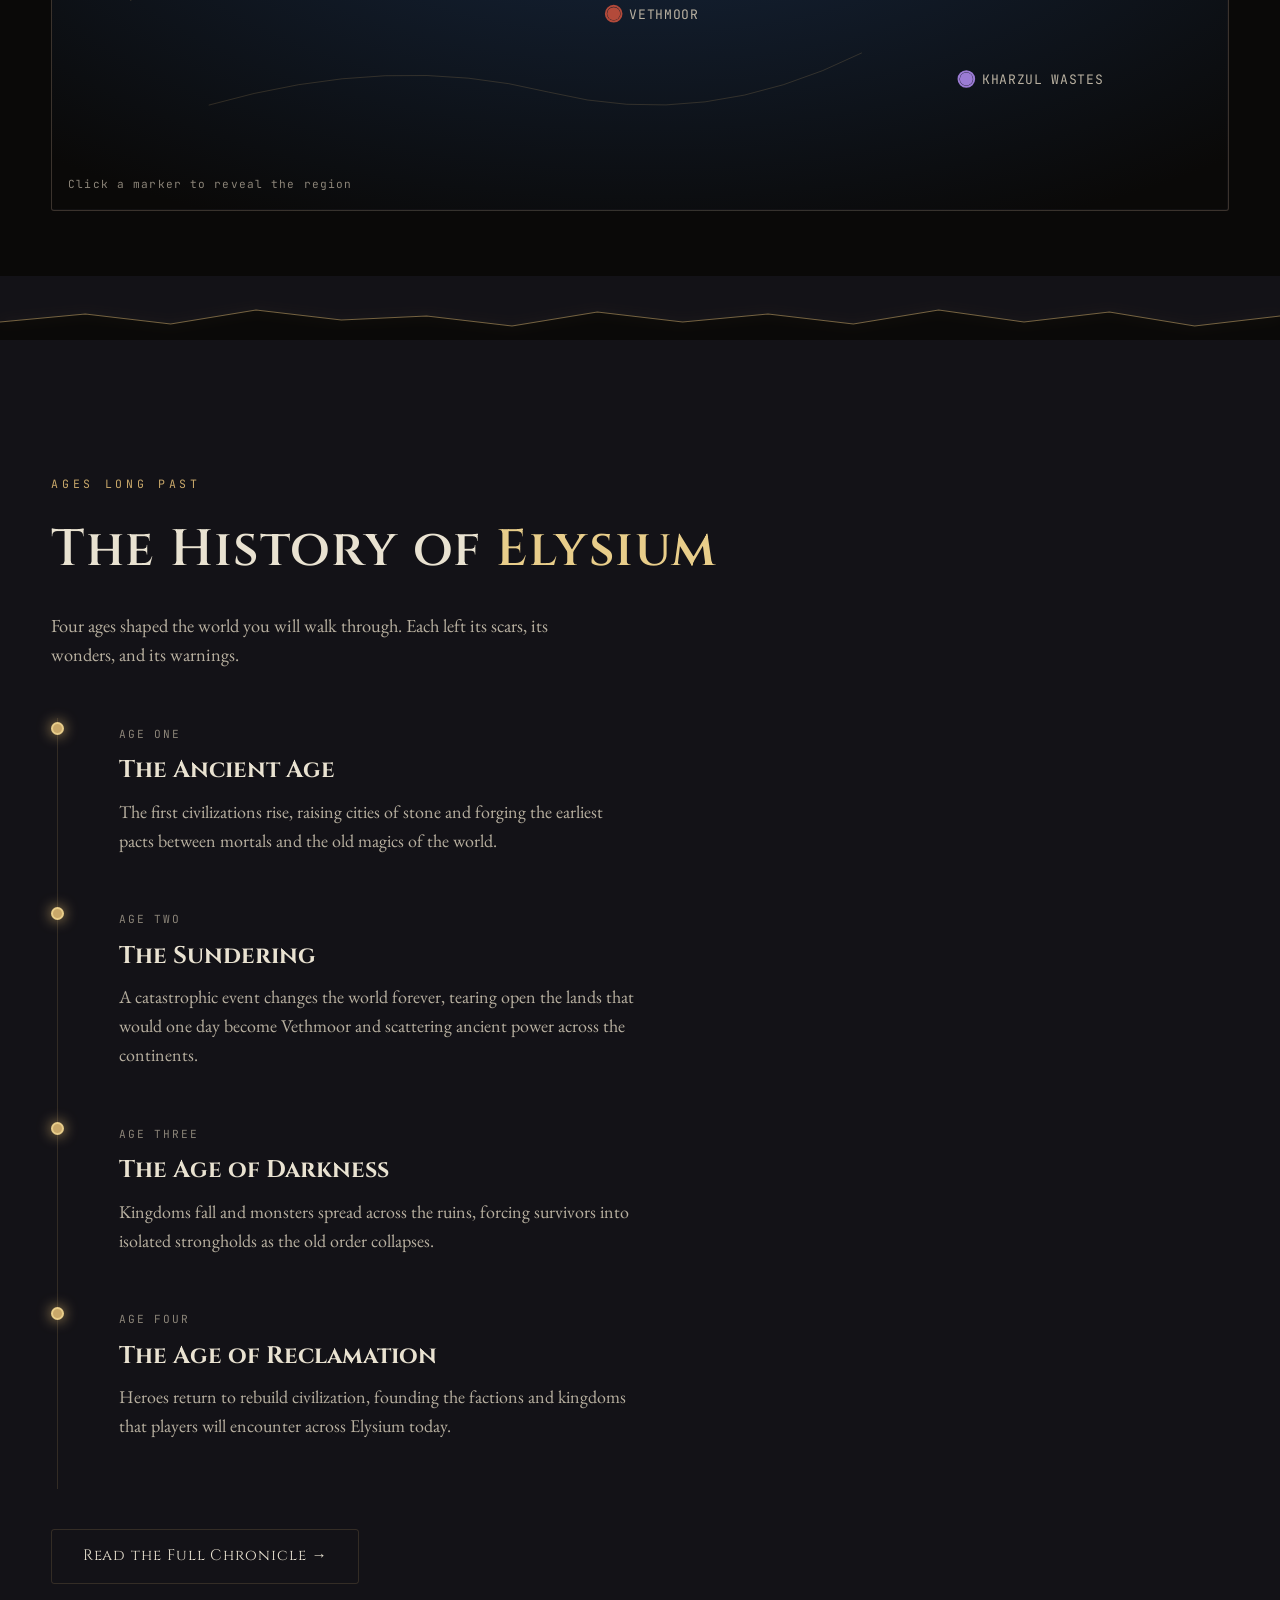
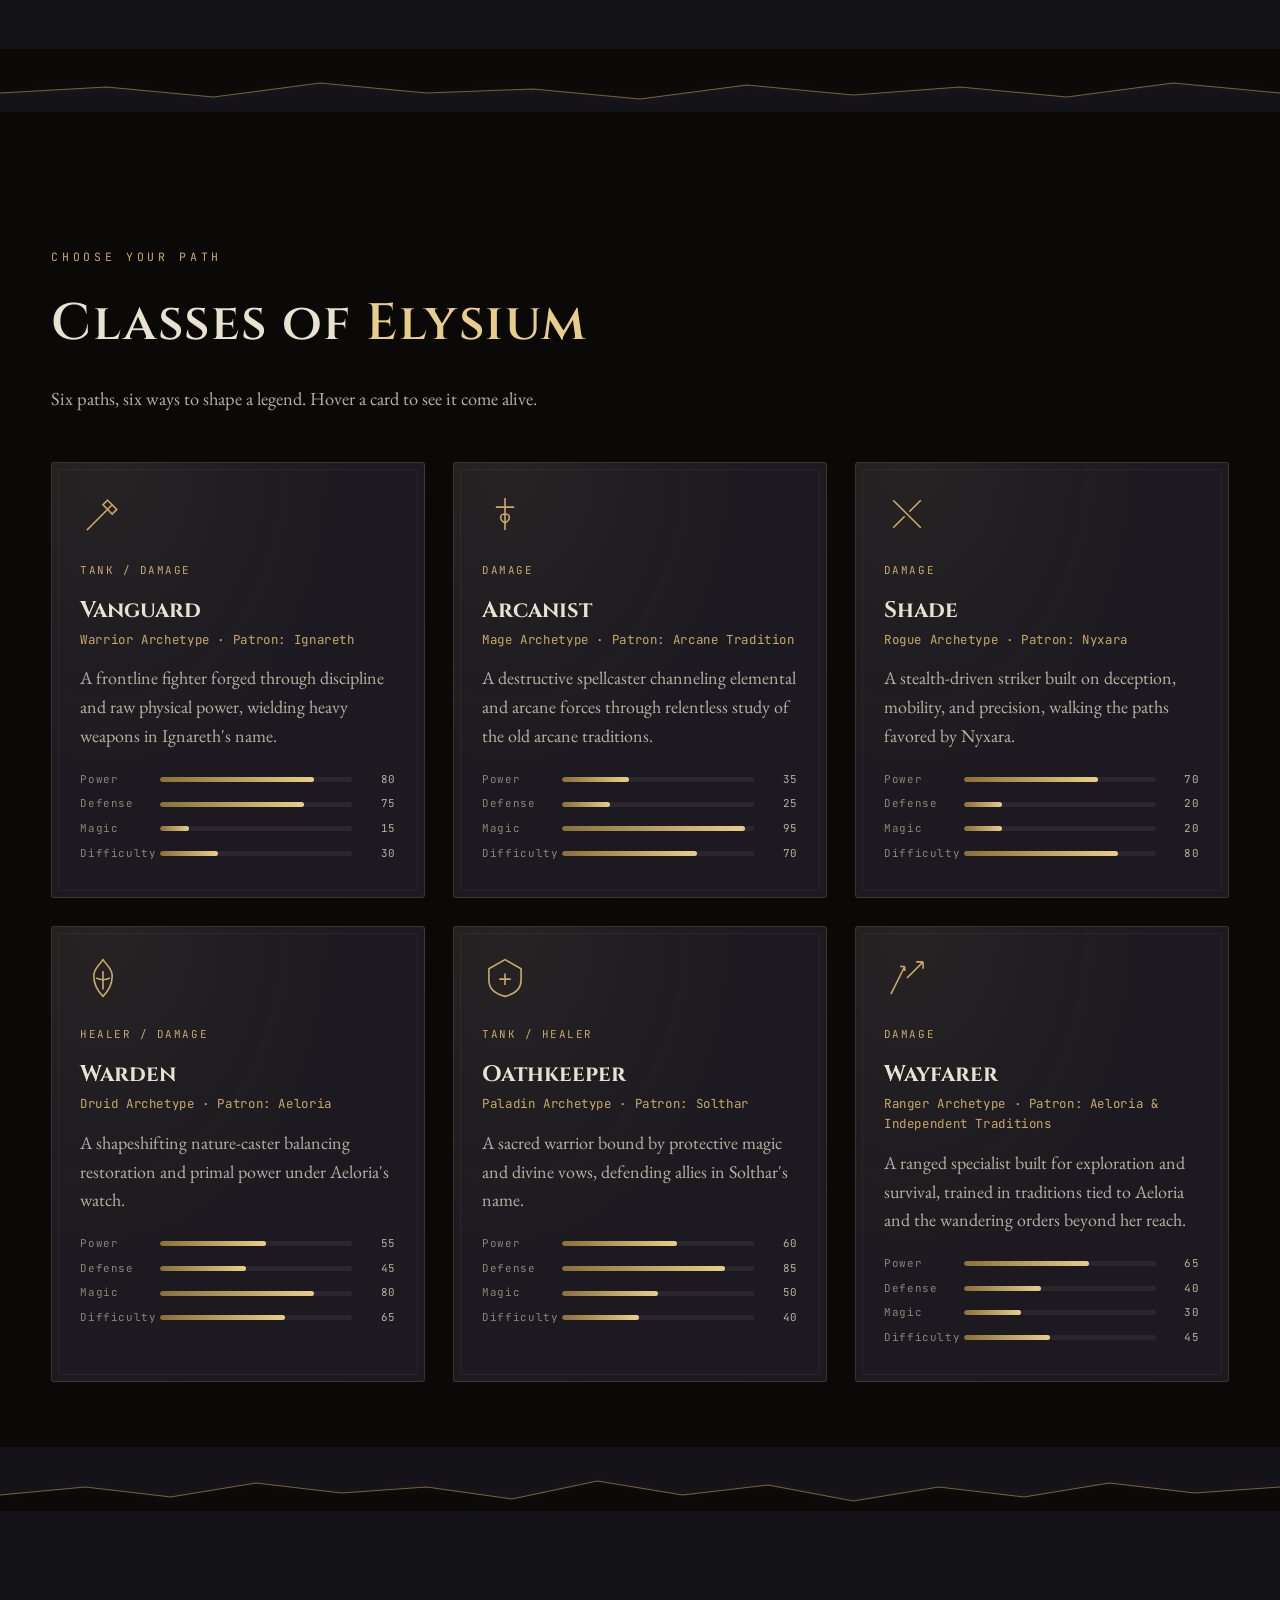
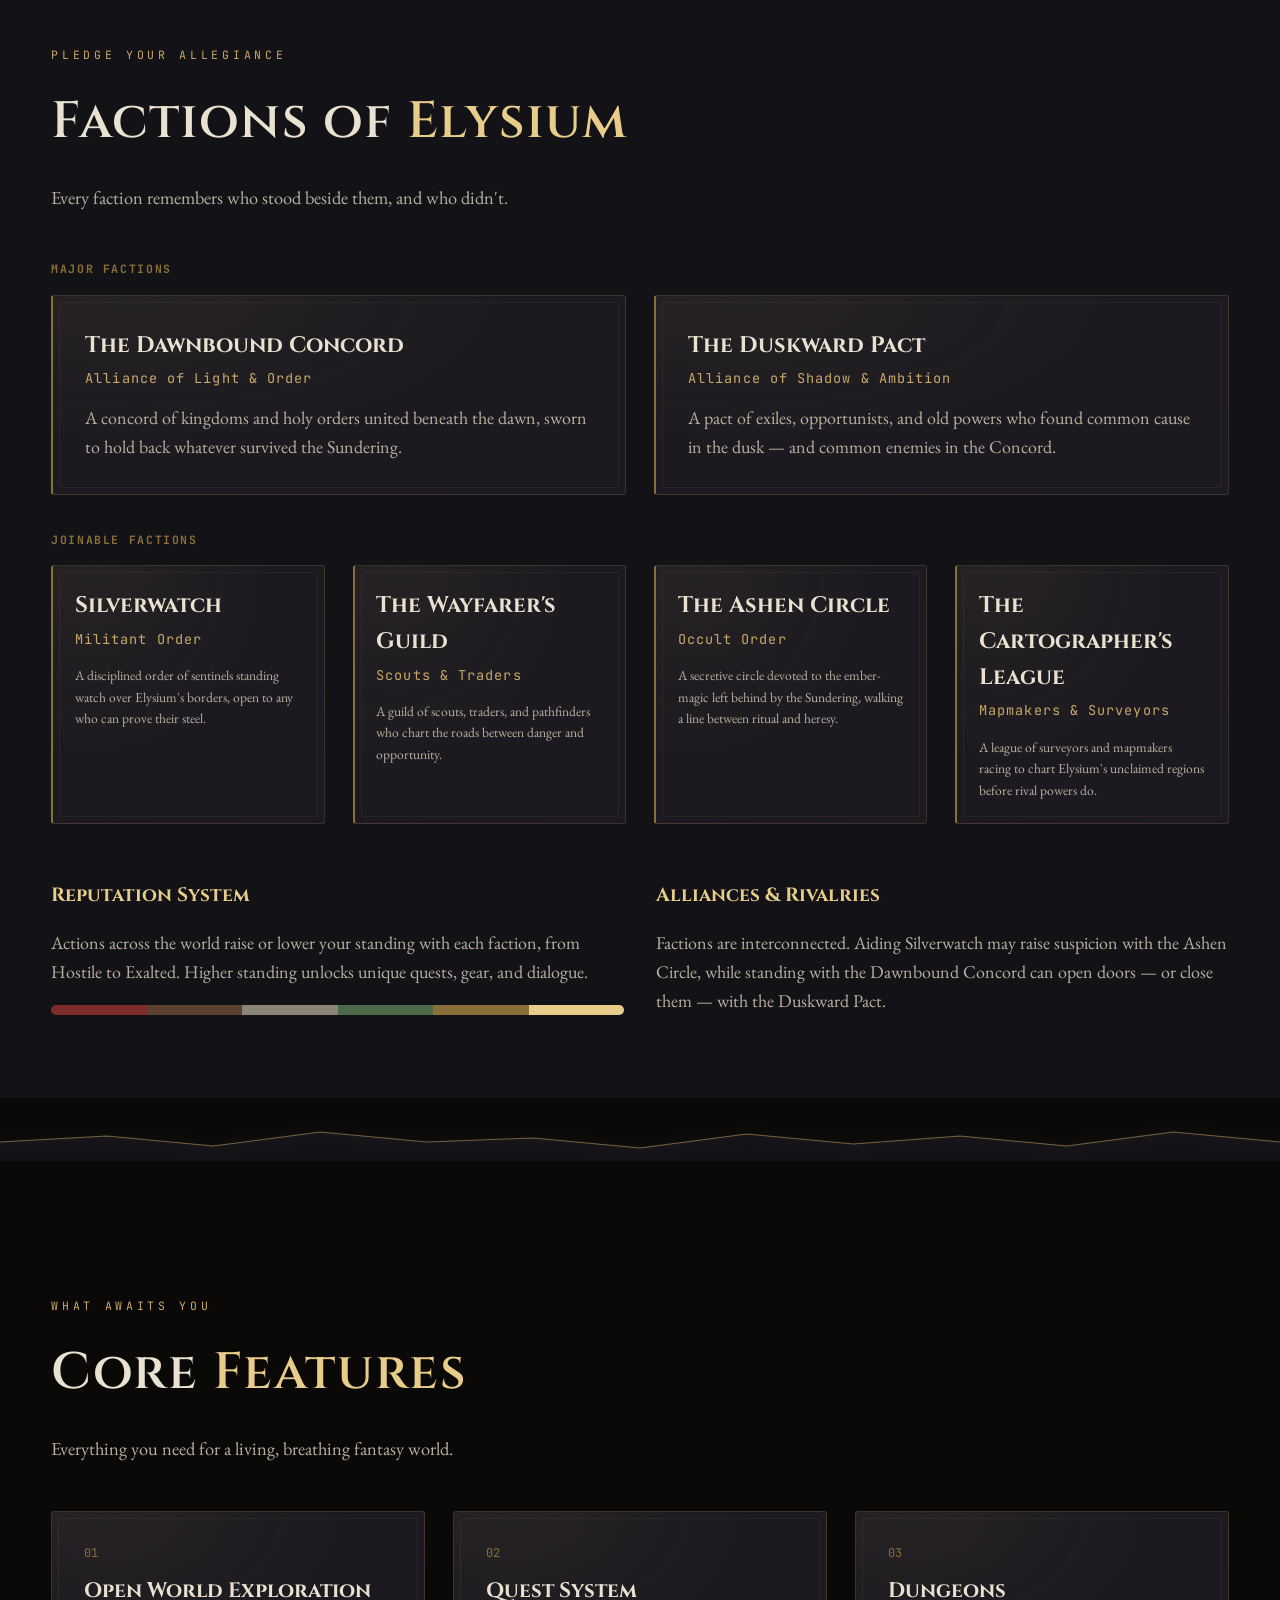
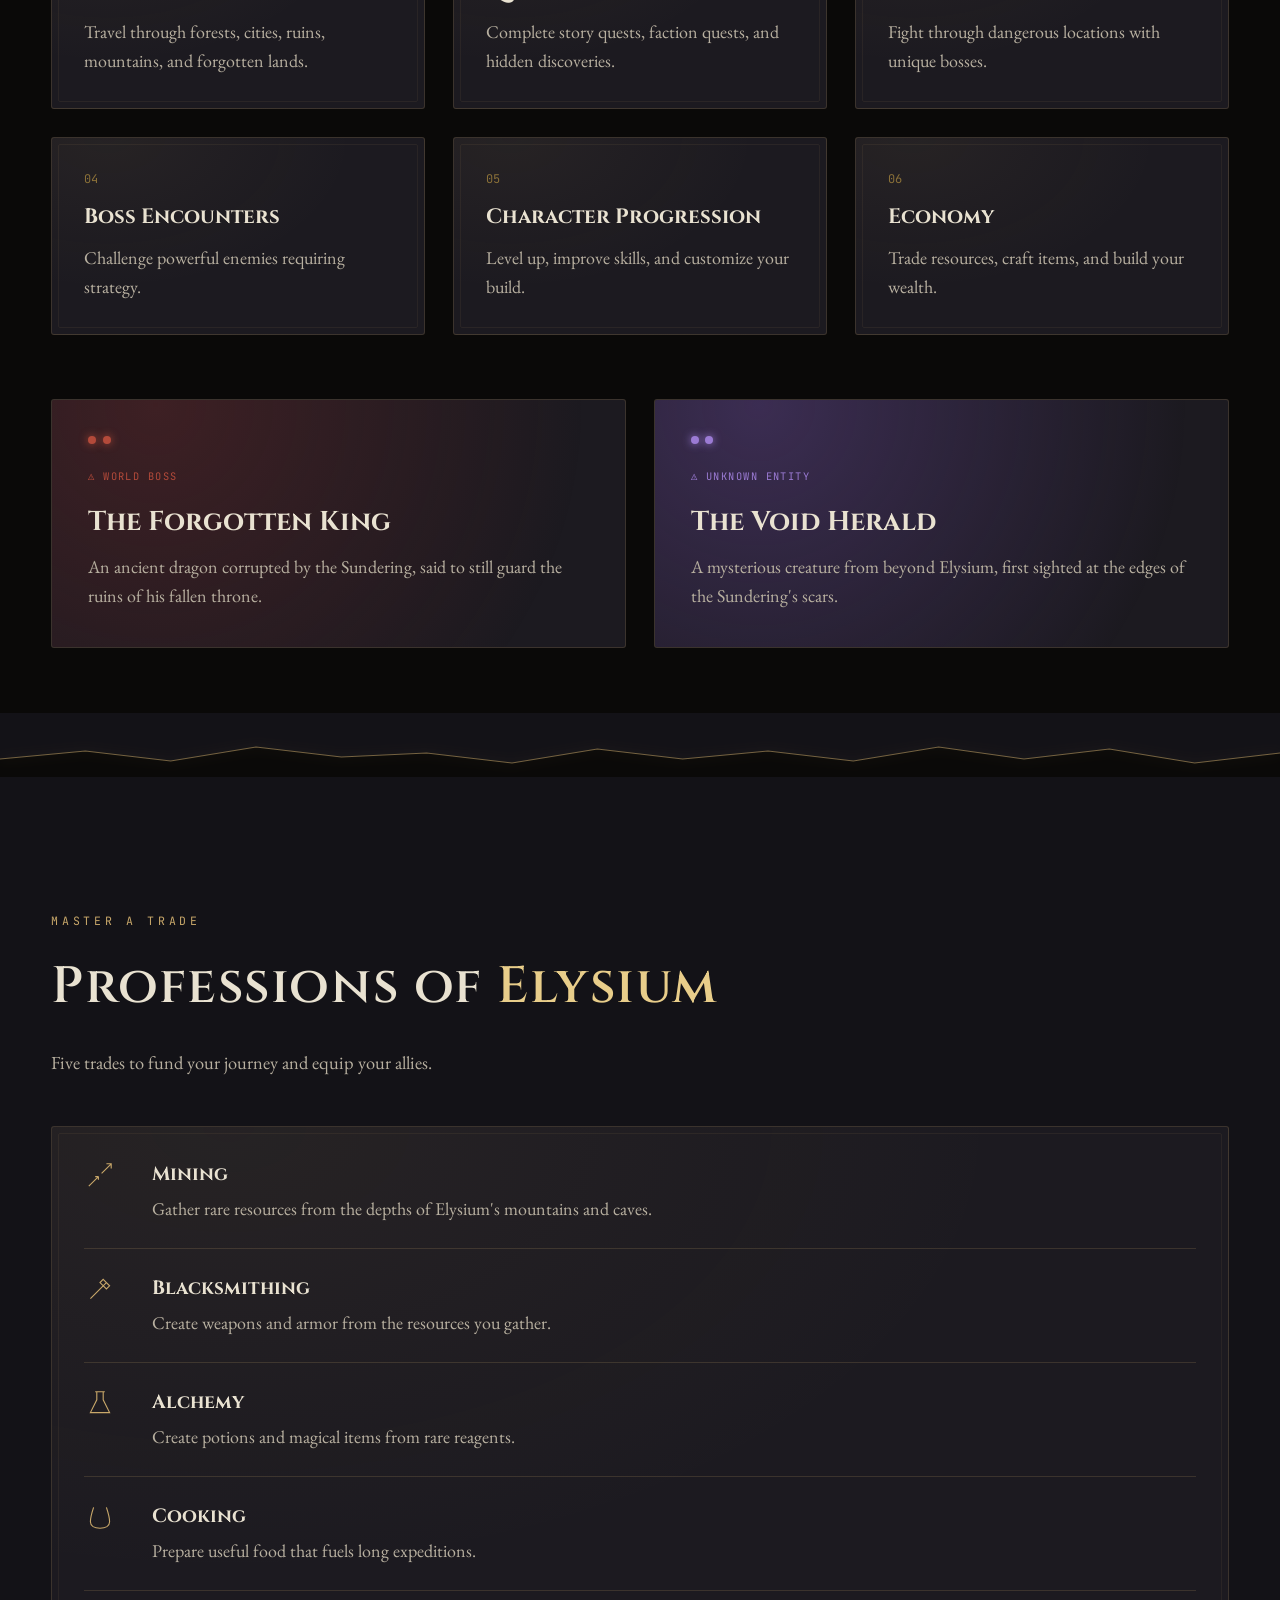
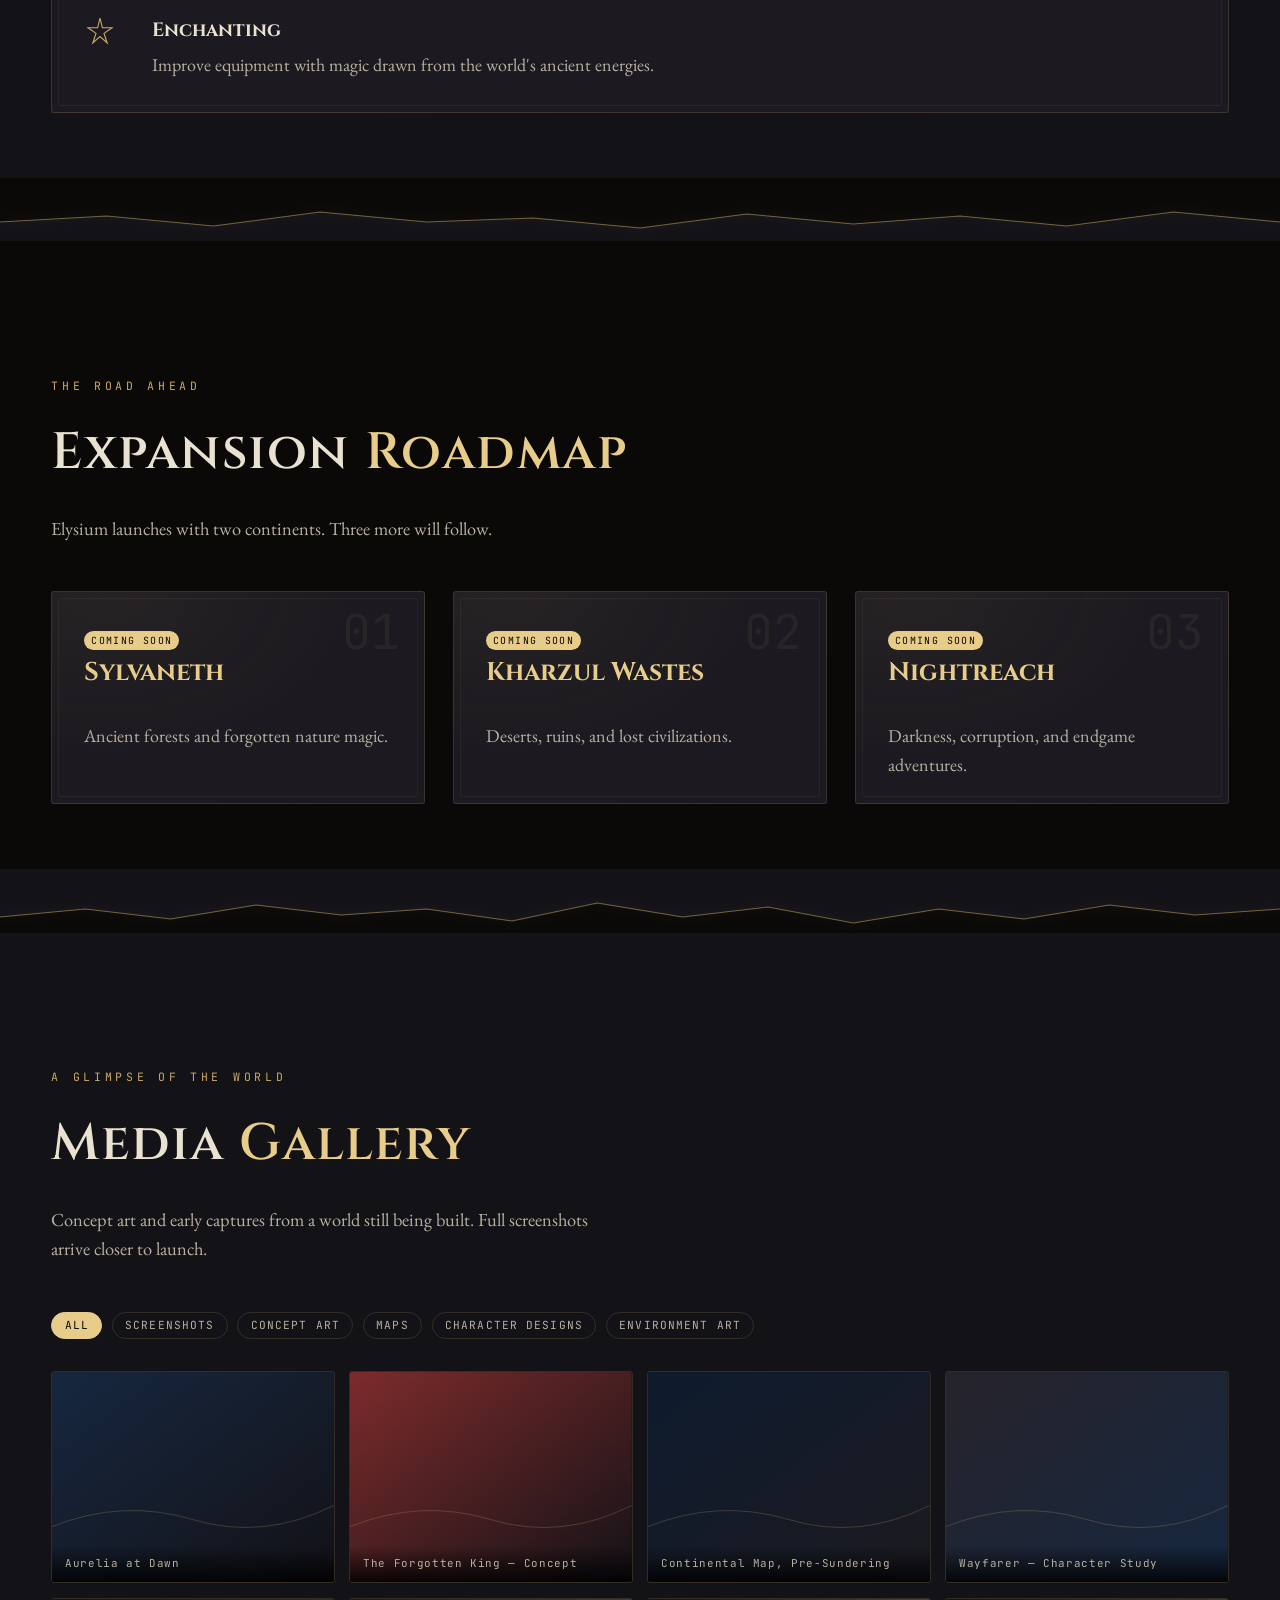
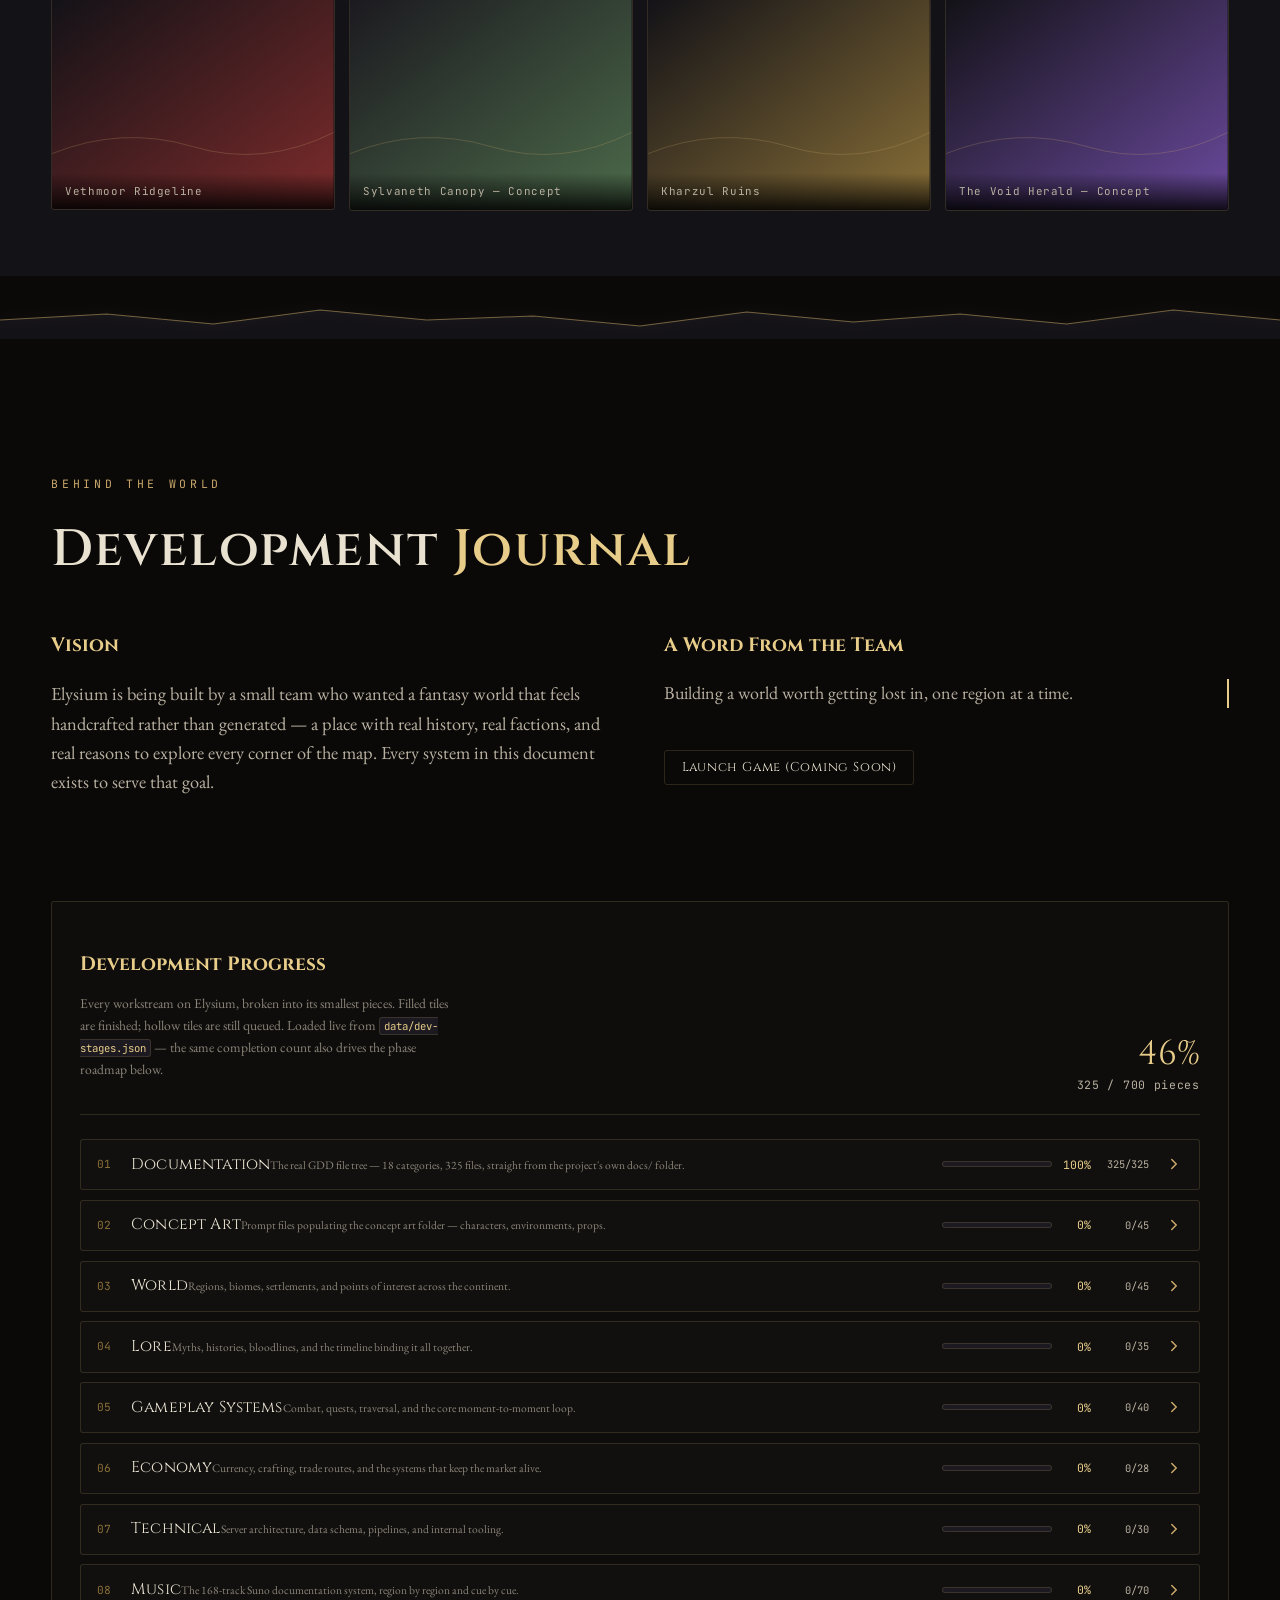
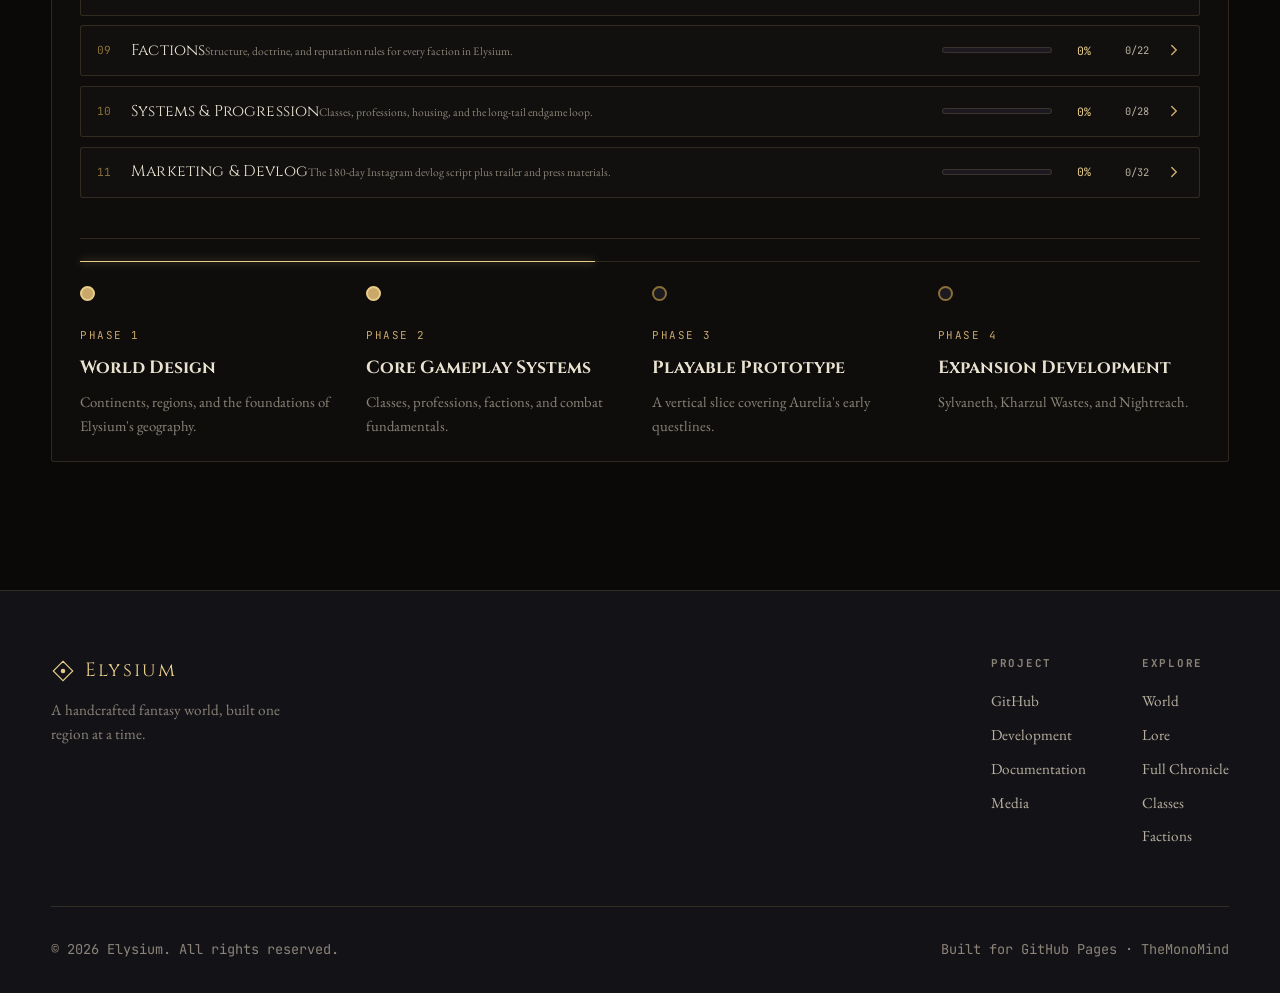
==== commit 58b7848d: "Update the Main" ====
--- a/index.html
+++ b/index.html
@@ -164,53 +164,14 @@
     <h2 class="section-title">The World of <span class="accent">Elysium</span></h2>
     <p class="section-intro reveal">Two continents open at launch, each shaped by centuries of history. Three more lie beyond the horizon, waiting in future expansions.</p>
 
-    <div class="grid grid--1" style="grid-template-columns:1fr; gap:1.75rem;">
-      <div class="panel continent-card reveal">
-        <div class="art">
-          <svg viewBox="0 0 400 260" preserveAspectRatio="xMidYMid slice" xmlns="http://www.w3.org/2000/svg">
-            <rect width="400" height="260" fill="url(#aureliaGrad)"/>
-            <defs><linearGradient id="aureliaGrad" x1="0" y1="0" x2="1" y2="1"><stop offset="0" stop-color="#16273f"/><stop offset="1" stop-color="#131217"/></linearGradient></defs>
-            <path d="M40 200 Q100 120 160 160 T280 140 T380 190" stroke="#c9a86a" stroke-width="1" fill="none" opacity="0.5"/>
-            <circle cx="120" cy="150" r="2" fill="#e8cd8a"/><circle cx="220" cy="120" r="2" fill="#e8cd8a"/><circle cx="300" cy="170" r="2" fill="#e8cd8a"/>
-          </svg>
-        </div>
-        <div class="body">
-          <span class="tag">Starting Continent</span>
-          <h3>Aurelia</h3>
-          <p>A prosperous land of kingdoms, forests, ancient ruins, and forgotten secrets.</p>
-          <div class="continent-meta">
-            <span class="tag">Recommended Level 1&ndash;30</span>
-            <span class="tag">Temperate</span>
-          </div>
-        </div>
-      </div>
-
-      <div class="panel continent-card is-danger reveal">
-        <div class="art">
-          <svg viewBox="0 0 400 260" preserveAspectRatio="xMidYMid slice" xmlns="http://www.w3.org/2000/svg">
-            <rect width="400" height="260" fill="url(#vethGrad)"/>
-            <defs><linearGradient id="vethGrad" x1="0" y1="0" x2="1" y2="1"><stop offset="0" stop-color="#7d2b2b"/><stop offset="1" stop-color="#131217"/></linearGradient></defs>
-            <path d="M20 90 L120 210 L200 70 L300 220 L380 100" stroke="#b34a3a" stroke-width="1" fill="none" opacity="0.55"/>
-          </svg>
-        </div>
-        <div class="body">
-          <span class="tag">Endgame Territory</span>
-          <h3>Vethmoor</h3>
-          <p>A harsh continent shaped by war, corruption, and ancient conflicts.</p>
-          <div class="continent-meta">
-            <span class="tag">Recommended Level 30&ndash;60</span>
-            <span class="tag">Hostile</span>
-          </div>
-        </div>
-      </div>
+    <div class="grid grid--1" style="grid-template-columns:1fr; gap:1.75rem;" id="continent-grid" data-loading="Loading continents…">
+      <!-- Continent cards rendered from data/continents.json by js/main.js -->
     </div>
 
     <div class="expansion-strip reveal">
       <h3>Future Expansion Territories</h3>
-      <div class="grid grid--3">
-        <div class="panel mini-card"><span class="dot"></span><div><strong>Sylvaneth</strong><span>A mystical forest expansion.</span></div></div>
-        <div class="panel mini-card"><span class="dot"></span><div><strong>Kharzul Wastes</strong><span>A dangerous desert and forgotten civilization.</span></div></div>
-        <div class="panel mini-card"><span class="dot"></span><div><strong>Nightreach</strong><span>A dark endgame region.</span></div></div>
+      <div class="grid grid--3" id="expansion-territory-grid" data-loading="Loading territories…">
+        <!-- Mini territory cards rendered from data/continents.json by js/main.js -->
       </div>
     </div>
 
@@ -227,30 +188,8 @@
         <path d="M60 260 Q160 180 260 220 T460 200" stroke="#c9a86a" stroke-width="0.75" fill="none" opacity="0.25"/>
         <path d="M120 340 Q260 300 380 330 T620 300" stroke="#c9a86a" stroke-width="0.75" fill="none" opacity="0.2"/>
 
-        <g class="map-marker" data-location="aurelia" tabindex="0" role="button" aria-label="Aurelia — view description">
-          <circle class="pulse" cx="220" cy="180" r="6"/>
-          <circle class="core" cx="220" cy="180" r="5"/>
-          <text x="232" y="184">AURELIA</text>
-        </g>
-        <g class="map-marker is-danger" data-location="vethmoor" tabindex="0" role="button" aria-label="Vethmoor — view dangers and lore">
-          <circle class="pulse" cx="430" cy="270" r="6"/>
-          <circle class="core" cx="430" cy="270" r="5"/>
-          <text x="442" y="274">VETHMOOR</text>
-        </g>
-        <g class="map-marker is-future" data-location="sylvaneth" tabindex="0" role="button" aria-label="Sylvaneth — expansion preview">
-          <circle class="pulse" cx="620" cy="150" r="6"/>
-          <circle class="core" cx="620" cy="150" r="5"/>
-          <text x="632" y="154">SYLVANETH</text>
-        </g>
-        <g class="map-marker is-future" data-location="kharzul" tabindex="0" role="button" aria-label="Kharzul Wastes — expansion preview">
-          <circle class="pulse" cx="700" cy="320" r="6"/>
-          <circle class="core" cx="700" cy="320" r="5"/>
-          <text x="712" y="324">KHARZUL WASTES</text>
-        </g>
-        <g class="map-marker is-future" data-location="nightreach" tabindex="0" role="button" aria-label="Nightreach — endgame preview">
-          <circle class="pulse" cx="120" cy="90" r="6"/>
-          <circle class="core" cx="120" cy="90" r="5"/>
-          <text x="132" y="94">NIGHTREACH</text>
+        <g id="map-markers">
+          <!-- Map marker <g> elements rendered from data/continents.json by js/main.js -->
         </g>
       </svg>
       <span class="map-hint">Click a marker to reveal the region</span>
@@ -298,6 +237,10 @@
         <p>Heroes return to rebuild civilization, founding the factions and kingdoms that players will encounter across Elysium today.</p>
       </div>
     </div>
+
+    <div class="reveal" style="margin-top:2.5rem;">
+      <a href="pages/lore.html" class="btn btn--ghost">Read the Full Chronicle &rarr;</a>
+    </div>
   </div>
 </section>
 
@@ -317,79 +260,8 @@
     <h2 class="section-title">Classes of <span class="accent">Elysium</span></h2>
     <p class="section-intro reveal">Six paths, six ways to shape a legend. Hover a card to see it come alive.</p>
 
-    <div class="grid grid--3 reveal-stagger" id="class-grid">
-      <!-- Class cards are duplicated in markup for clarity/SEO; stats animate via IntersectionObserver -->
-      <article class="panel class-card reveal" style="--i:0">
-        <svg class="icon" viewBox="0 0 40 40" fill="none" stroke="currentColor" stroke-width="1.4"><path d="M8 32 L28 12 M24 8 L32 16 L28 20 L20 12 Z M6 34 L10 30"/></svg>
-        <span class="role">Tank / Damage</span>
-        <h3>Vanguard</h3>
-        <span class="sub">Warrior Archetype &middot; Patron: Ignareth</span>
-        <p class="desc">A frontline fighter forged through discipline and raw physical power, wielding heavy weapons in Ignareth's name.</p>
-        <div class="stat-row"><span>Power</span><div class="stat-track"><div class="stat-fill" style="--val:80%"></div></div><span class="stat-num">80</span></div>
-        <div class="stat-row"><span>Defense</span><div class="stat-track"><div class="stat-fill" style="--val:75%"></div></div><span class="stat-num">75</span></div>
-        <div class="stat-row"><span>Magic</span><div class="stat-track"><div class="stat-fill" style="--val:15%"></div></div><span class="stat-num">15</span></div>
-        <div class="stat-row"><span>Difficulty</span><div class="stat-track"><div class="stat-fill" style="--val:30%"></div></div><span class="stat-num">30</span></div>
-      </article>
-
-      <article class="panel class-card reveal" style="--i:1">
-        <svg class="icon" viewBox="0 0 40 40" fill="none" stroke="currentColor" stroke-width="1.4"><path d="M20 6 L20 34 M12 14 L28 14 M20 20 C24 20 26 24 20 28 C14 24 16 20 20 20 Z"/></svg>
-        <span class="role">Damage</span>
-        <h3>Arcanist</h3>
-        <span class="sub">Mage Archetype &middot; Patron: Arcane Tradition</span>
-        <p class="desc">A destructive spellcaster channeling elemental and arcane forces through relentless study of the old arcane traditions.</p>
-        <div class="stat-row"><span>Power</span><div class="stat-track"><div class="stat-fill" style="--val:35%"></div></div><span class="stat-num">35</span></div>
-        <div class="stat-row"><span>Defense</span><div class="stat-track"><div class="stat-fill" style="--val:25%"></div></div><span class="stat-num">25</span></div>
-        <div class="stat-row"><span>Magic</span><div class="stat-track"><div class="stat-fill" style="--val:95%"></div></div><span class="stat-num">95</span></div>
-        <div class="stat-row"><span>Difficulty</span><div class="stat-track"><div class="stat-fill" style="--val:70%"></div></div><span class="stat-num">70</span></div>
-      </article>
-
-      <article class="panel class-card reveal" style="--i:2">
-        <svg class="icon" viewBox="0 0 40 40" fill="none" stroke="currentColor" stroke-width="1.4"><path d="M8 8 L32 32 M8 32 L18 22 M32 8 L22 18"/></svg>
-        <span class="role">Damage</span>
-        <h3>Shade</h3>
-        <span class="sub">Rogue Archetype &middot; Patron: Nyxara</span>
-        <p class="desc">A stealth-driven striker built on deception, mobility, and precision, walking the paths favored by Nyxara.</p>
-        <div class="stat-row"><span>Power</span><div class="stat-track"><div class="stat-fill" style="--val:70%"></div></div><span class="stat-num">70</span></div>
-        <div class="stat-row"><span>Defense</span><div class="stat-track"><div class="stat-fill" style="--val:20%"></div></div><span class="stat-num">20</span></div>
-        <div class="stat-row"><span>Magic</span><div class="stat-track"><div class="stat-fill" style="--val:20%"></div></div><span class="stat-num">20</span></div>
-        <div class="stat-row"><span>Difficulty</span><div class="stat-track"><div class="stat-fill" style="--val:80%"></div></div><span class="stat-num">80</span></div>
-      </article>
-
-      <article class="panel class-card reveal" style="--i:3">
-        <svg class="icon" viewBox="0 0 40 40" fill="none" stroke="currentColor" stroke-width="1.4"><path d="M20 4 C24 10 28 12 28 18 C28 26 24 32 20 36 C16 32 12 26 12 18 C12 12 16 10 20 4 Z M20 14 L20 30 M14 20 C16 21 18 21.5 20 21.5 C22 21.5 24 21 26 20"/></svg>
-        <span class="role">Healer / Damage</span>
-        <h3>Warden</h3>
-        <span class="sub">Druid Archetype &middot; Patron: Aeloria</span>
-        <p class="desc">A shapeshifting nature-caster balancing restoration and primal power under Aeloria's watch.</p>
-        <div class="stat-row"><span>Power</span><div class="stat-track"><div class="stat-fill" style="--val:55%"></div></div><span class="stat-num">55</span></div>
-        <div class="stat-row"><span>Defense</span><div class="stat-track"><div class="stat-fill" style="--val:45%"></div></div><span class="stat-num">45</span></div>
-        <div class="stat-row"><span>Magic</span><div class="stat-track"><div class="stat-fill" style="--val:80%"></div></div><span class="stat-num">80</span></div>
-        <div class="stat-row"><span>Difficulty</span><div class="stat-track"><div class="stat-fill" style="--val:65%"></div></div><span class="stat-num">65</span></div>
-      </article>
-
-      <article class="panel class-card reveal" style="--i:4">
-        <svg class="icon" viewBox="0 0 40 40" fill="none" stroke="currentColor" stroke-width="1.4"><path d="M20 4 L34 12 L34 22 C34 30 28 34 20 36 C12 34 6 30 6 22 L6 12 Z M20 16 L20 26 M15 21 L25 21"/></svg>
-        <span class="role">Tank / Healer</span>
-        <h3>Oathkeeper</h3>
-        <span class="sub">Paladin Archetype &middot; Patron: Solthar</span>
-        <p class="desc">A sacred warrior bound by protective magic and divine vows, defending allies in Solthar's name.</p>
-        <div class="stat-row"><span>Power</span><div class="stat-track"><div class="stat-fill" style="--val:60%"></div></div><span class="stat-num">60</span></div>
-        <div class="stat-row"><span>Defense</span><div class="stat-track"><div class="stat-fill" style="--val:85%"></div></div><span class="stat-num">85</span></div>
-        <div class="stat-row"><span>Magic</span><div class="stat-track"><div class="stat-fill" style="--val:50%"></div></div><span class="stat-num">50</span></div>
-        <div class="stat-row"><span>Difficulty</span><div class="stat-track"><div class="stat-fill" style="--val:40%"></div></div><span class="stat-num">40</span></div>
-      </article>
-
-      <article class="panel class-card reveal" style="--i:5">
-        <svg class="icon" viewBox="0 0 40 40" fill="none" stroke="currentColor" stroke-width="1.4"><path d="M6 34 L18 10 M18 10 L14 10 M18 10 L18 14 M20 20 L34 6 M34 6 L28 6 M34 6 L34 12"/></svg>
-        <span class="role">Damage</span>
-        <h3>Wayfarer</h3>
-        <span class="sub">Ranger Archetype &middot; Patron: Aeloria &amp; Independent Traditions</span>
-        <p class="desc">A ranged specialist built for exploration and survival, trained in traditions tied to Aeloria and the wandering orders beyond her reach.</p>
-        <div class="stat-row"><span>Power</span><div class="stat-track"><div class="stat-fill" style="--val:65%"></div></div><span class="stat-num">65</span></div>
-        <div class="stat-row"><span>Defense</span><div class="stat-track"><div class="stat-fill" style="--val:40%"></div></div><span class="stat-num">40</span></div>
-        <div class="stat-row"><span>Magic</span><div class="stat-track"><div class="stat-fill" style="--val:30%"></div></div><span class="stat-num">30</span></div>
-        <div class="stat-row"><span>Difficulty</span><div class="stat-track"><div class="stat-fill" style="--val:45%"></div></div><span class="stat-num">45</span></div>
-      </article>
+    <div class="grid grid--3 reveal-stagger" id="class-grid" data-loading="Loading classes…">
+      <!-- Class cards rendered from data/classes.json by js/main.js -->
     </div>
   </div>
 </section>
@@ -412,54 +284,26 @@
     <p class="section-intro reveal">Every faction remembers who stood beside them, and who didn't.</p>
 
     <h3 class="faction-subhead reveal">Major Factions</h3>
-    <div class="grid grid--2 reveal-stagger">
-      <div class="panel faction-card reveal" style="--i:0">
-        <h3>The Dawnbound Concord</h3>
-        <span class="sub">Alliance of Light &amp; Order</span>
-        <p>A concord of kingdoms and holy orders united beneath the dawn, sworn to hold back whatever survived the Sundering.</p>
-      </div>
-      <div class="panel faction-card reveal" style="--i:1">
-        <h3>The Duskward Pact</h3>
-        <span class="sub">Alliance of Shadow &amp; Ambition</span>
-        <p>A pact of exiles, opportunists, and old powers who found common cause in the dusk — and common enemies in the Concord.</p>
-      </div>
+    <div class="grid grid--2 reveal-stagger" id="faction-major-grid" data-loading="Loading factions…">
+      <!-- Major faction cards rendered from data/factions.json by js/main.js -->
     </div>
 
     <h3 class="faction-subhead reveal">Joinable Factions</h3>
-    <div class="grid grid--4 reveal-stagger">
-      <div class="panel faction-card faction-card--compact reveal" style="--i:0">
-        <h3>Silverwatch</h3>
-        <span class="sub">Militant Order</span>
-        <p>A disciplined order of sentinels standing watch over Elysium's borders, open to any who can prove their steel.</p>
-      </div>
-      <div class="panel faction-card faction-card--compact reveal" style="--i:1">
-        <h3>The Wayfarer's Guild</h3>
-        <span class="sub">Scouts &amp; Traders</span>
-        <p>A guild of scouts, traders, and pathfinders who chart the roads between danger and opportunity.</p>
-      </div>
-      <div class="panel faction-card faction-card--compact reveal" style="--i:2">
-        <h3>The Ashen Circle</h3>
-        <span class="sub">Occult Order</span>
-        <p>A secretive circle devoted to the ember-magic left behind by the Sundering, walking a line between ritual and heresy.</p>
-      </div>
-      <div class="panel faction-card faction-card--compact reveal" style="--i:3">
-        <h3>The Cartographer's League</h3>
-        <span class="sub">Mapmakers &amp; Surveyors</span>
-        <p>A league of surveyors and mapmakers racing to chart Elysium's unclaimed regions before rival powers do.</p>
-      </div>
+    <div class="grid grid--4 reveal-stagger" id="faction-joinable-grid" data-loading="Loading factions…">
+      <!-- Joinable faction cards rendered from data/factions.json by js/main.js -->
     </div>
 
     <div class="reputation-block reveal">
       <div>
         <h3>Reputation System</h3>
-        <p>Actions across the world raise or lower your standing with each faction, from Hostile to Exalted. Higher standing unlocks unique quests, gear, and dialogue.</p>
-        <div class="rep-scale" aria-hidden="true">
+        <p id="reputation-note">Actions across the world raise or lower your standing with each faction, from Hostile to Exalted. Higher standing unlocks unique quests, gear, and dialogue.</p>
+        <div class="rep-scale" aria-hidden="true" id="rep-scale">
           <span class="hostile"></span><span class="unfriendly"></span><span class="neutral"></span><span class="friendly"></span><span class="honored"></span><span class="exalted"></span>
         </div>
       </div>
       <div>
         <h3>Alliances &amp; Rivalries</h3>
-        <p>Factions are interconnected. Aiding Silverwatch may raise suspicion with the Ashen Circle, while standing with the Dawnbound Concord can open doors — or close them — with the Duskward Pact.</p>
+        <p id="alliance-note">Factions are interconnected. Aiding Silverwatch may raise suspicion with the Ashen Circle, while standing with the Dawnbound Concord can open doors — or close them — with the Duskward Pact.</p>
       </div>
     </div>
   </div>
@@ -481,29 +325,13 @@
     <h2 class="section-title">Core <span class="accent">Features</span></h2>
     <p class="section-intro reveal">Everything you need for a living, breathing fantasy world.</p>
 
-    <div class="grid grid--3 reveal-stagger">
-      <div class="panel feature-card reveal" style="--i:0"><span class="num">01</span><h3>Open World Exploration</h3><p>Travel through forests, cities, ruins, mountains, and forgotten lands.</p></div>
-      <div class="panel feature-card reveal" style="--i:1"><span class="num">02</span><h3>Quest System</h3><p>Complete story quests, faction quests, and hidden discoveries.</p></div>
-      <div class="panel feature-card reveal" style="--i:2"><span class="num">03</span><h3>Dungeons</h3><p>Fight through dangerous locations with unique bosses.</p></div>
-      <div class="panel feature-card reveal" style="--i:3"><span class="num">04</span><h3>Boss Encounters</h3><p>Challenge powerful enemies requiring strategy.</p></div>
-      <div class="panel feature-card reveal" style="--i:4"><span class="num">05</span><h3>Character Progression</h3><p>Level up, improve skills, and customize your build.</p></div>
-      <div class="panel feature-card reveal" style="--i:5"><span class="num">06</span><h3>Economy</h3><p>Trade resources, craft items, and build your wealth.</p></div>
+    <div class="grid grid--3 reveal-stagger" id="feature-grid" data-loading="Loading features…">
+      <!-- Feature cards rendered from data/features.json by js/main.js -->
     </div>
 
     <!-- Boss showcase -->
-    <div class="boss-grid">
-      <div class="panel boss-card reveal">
-        <div class="boss-eyes"><span></span><span></span></div>
-        <span class="warning">&#9888; World Boss</span>
-        <h3>The Forgotten King</h3>
-        <p>An ancient dragon corrupted by the Sundering, said to still guard the ruins of his fallen throne.</p>
-      </div>
-      <div class="panel boss-card is-void reveal">
-        <div class="boss-eyes"><span></span><span></span></div>
-        <span class="warning">&#9888; Unknown Entity</span>
-        <h3>The Void Herald</h3>
-        <p>A mysterious creature from beyond Elysium, first sighted at the edges of the Sundering's scars.</p>
-      </div>
+    <div class="boss-grid" id="boss-grid" data-loading="Loading…">
+      <!-- World boss cards rendered from data/features.json by js/main.js -->
     </div>
   </div>
 </section>
@@ -524,27 +352,8 @@
     <h2 class="section-title">Professions of <span class="accent">Elysium</span></h2>
     <p class="section-intro reveal">Five trades to fund your journey and equip your allies.</p>
 
-    <div class="panel reveal" style="padding: 0.5rem 2rem;">
-      <div class="profession-row">
-        <svg class="icon" viewBox="0 0 40 40" fill="none" stroke="currentColor" stroke-width="1.4"><path d="M6 34 L18 22 M18 22 L14 22 M18 22 L18 26 M22 18 L34 6 M28 6 L34 6 L34 12"/></svg>
-        <div><h3>Mining</h3><p>Gather rare resources from the depths of Elysium's mountains and caves.</p></div>
-      </div>
-      <div class="profession-row">
-        <svg class="icon" viewBox="0 0 40 40" fill="none" stroke="currentColor" stroke-width="1.4"><path d="M8 32 L28 12 M24 8 L32 16 L28 20 L20 12 Z"/></svg>
-        <div><h3>Blacksmithing</h3><p>Create weapons and armor from the resources you gather.</p></div>
-      </div>
-      <div class="profession-row">
-        <svg class="icon" viewBox="0 0 40 40" fill="none" stroke="currentColor" stroke-width="1.4"><path d="M16 6 L16 16 L8 32 L32 32 L24 16 L24 6" /><path d="M14 6 L26 6"/></svg>
-        <div><h3>Alchemy</h3><p>Create potions and magical items from rare reagents.</p></div>
-      </div>
-      <div class="profession-row">
-        <svg class="icon" viewBox="0 0 40 40" fill="none" stroke="currentColor" stroke-width="1.4"><path d="M12 8 C12 8 8 20 8 26 C8 31 13 34 20 34 C27 34 32 31 32 26 C32 20 28 8 28 8"/></svg>
-        <div><h3>Cooking</h3><p>Prepare useful food that fuels long expeditions.</p></div>
-      </div>
-      <div class="profession-row">
-        <svg class="icon" viewBox="0 0 40 40" fill="none" stroke="currentColor" stroke-width="1.4"><path d="M20 4 L23 16 L35 16 L25 23 L29 35 L20 27 L11 35 L15 23 L5 16 L17 16 Z"/></svg>
-        <div><h3>Enchanting</h3><p>Improve equipment with magic drawn from the world's ancient energies.</p></div>
-      </div>
+    <div class="panel reveal" style="padding: 0.5rem 2rem;" id="profession-list" data-loading="Loading professions…">
+      <!-- Profession rows rendered from data/professions.json by js/main.js -->
     </div>
   </div>
 </section>
@@ -565,28 +374,8 @@
     <h2 class="section-title">Expansion <span class="accent">Roadmap</span></h2>
     <p class="section-intro reveal">Elysium launches with two continents. Three more will follow.</p>
 
-    <div class="grid grid--3 reveal-stagger">
-      <div class="panel expansion-card reveal" style="--i:0">
-        <div class="head" data-index="01">
-          <span class="badge-soon">Coming Soon</span>
-          <h3>Sylvaneth</h3>
-        </div>
-        <p class="theme">Ancient forests and forgotten nature magic.</p>
-      </div>
-      <div class="panel expansion-card reveal" style="--i:1">
-        <div class="head" data-index="02">
-          <span class="badge-soon">Coming Soon</span>
-          <h3>Kharzul Wastes</h3>
-        </div>
-        <p class="theme">Deserts, ruins, and lost civilizations.</p>
-      </div>
-      <div class="panel expansion-card reveal" style="--i:2">
-        <div class="head" data-index="03">
-          <span class="badge-soon">Coming Soon</span>
-          <h3>Nightreach</h3>
-        </div>
-        <p class="theme">Darkness, corruption, and endgame adventures.</p>
-      </div>
+    <div class="grid grid--3 reveal-stagger" id="expansion-grid" data-loading="Loading expansions…">
+      <!-- Expansion cards rendered from data/expansions.json by js/main.js -->
     </div>
   </div>
 </section>
@@ -616,8 +405,8 @@
       <button class="gallery-tab" data-filter="environment">Environment Art</button>
     </div>
 
-    <div class="gallery-grid reveal-stagger" id="gallery-grid">
-      <!-- Placeholder tiles rendered as SVG so the folder needs no binary images -->
+    <div class="gallery-grid reveal-stagger" id="gallery-grid" data-loading="Loading gallery…">
+      <!-- Placeholder tiles rendered from data/gallery.json as SVG so the folder needs no binary images -->
     </div>
   </div>
 </section>
@@ -641,26 +430,6 @@
       <div>
         <h3 style="font-family:var(--font-heading); color:var(--gold-bright); font-size:1.2rem; margin-bottom:0.75rem;">Vision</h3>
         <p class="dev-vision reveal">Elysium is being built by a small team who wanted a fantasy world that feels handcrafted rather than generated — a place with real history, real factions, and real reasons to explore every corner of the map. Every system in this document exists to serve that goal.</p>
-
-        <h3 style="font-family:var(--font-heading); color:var(--gold-bright); font-size:1.2rem; margin-bottom:1rem;">Development Status</h3>
-        <div class="reveal">
-          <div class="progress-block">
-            <div class="progress-label"><span>World Building</span><span>80%</span></div>
-            <div class="progress-track"><div class="progress-fill" data-progress="80"></div></div>
-          </div>
-          <div class="progress-block">
-            <div class="progress-label"><span>Lore</span><span>90%</span></div>
-            <div class="progress-track"><div class="progress-fill" data-progress="90"></div></div>
-          </div>
-          <div class="progress-block">
-            <div class="progress-label"><span>Gameplay Systems</span><span>60%</span></div>
-            <div class="progress-track"><div class="progress-fill" data-progress="60"></div></div>
-          </div>
-          <div class="progress-block">
-            <div class="progress-label"><span>Art Direction</span><span>50%</span></div>
-            <div class="progress-track"><div class="progress-fill" data-progress="50"></div></div>
-          </div>
-        </div>
       </div>
 
       <div>
@@ -680,8 +449,8 @@
     <div class="dev-stages reveal" id="dev-stages">
       <div class="dev-stages-head">
         <div>
-          <h3 style="font-family:var(--font-heading); color:var(--gold-bright); font-size:1.2rem; margin-bottom:0.3rem;">Development Stages</h3>
-          <p class="dev-stages-sub">Every workstream on Elysium, broken into its smallest pieces. Filled tiles are finished; hollow tiles are still queued. Loaded live from <code>data/dev-stages.json</code>.</p>
+          <h3 style="font-family:var(--font-heading); color:var(--gold-bright); font-size:1.2rem; margin-bottom:0.3rem;">Development Progress</h3>
+          <p class="dev-stages-sub">Every workstream on Elysium, broken into its smallest pieces. Filled tiles are finished; hollow tiles are still queued. Loaded live from <code>data/dev-stages.json</code> — the same completion count also drives the phase roadmap below.</p>
         </div>
         <div class="dev-stages-stat">
           <span class="dev-stages-pct" id="dev-stages-pct">0%</span>
@@ -692,14 +461,14 @@
       <div class="stage-list" id="stage-list"></div>
 
       <div class="docs-tooltip" id="docs-tooltip" aria-hidden="true"></div>
-    </div>
-
-    <div class="roadmap reveal">
-      <div class="roadmap-fill" id="roadmap-fill"></div>
-      <div class="roadmap-step is-active"><span class="phase">Phase 1</span><h4>World Design</h4><p>Continents, regions, and the foundations of Elysium's geography.</p></div>
-      <div class="roadmap-step is-active"><span class="phase">Phase 2</span><h4>Core Gameplay Systems</h4><p>Classes, professions, factions, and combat fundamentals.</p></div>
-      <div class="roadmap-step"><span class="phase">Phase 3</span><h4>Playable Prototype</h4><p>A vertical slice covering Aurelia's early questlines.</p></div>
-      <div class="roadmap-step"><span class="phase">Phase 4</span><h4>Expansion Development</h4><p>Sylvaneth, Kharzul Wastes, and Nightreach.</p></div>
+
+      <div class="roadmap roadmap--nested">
+        <div class="roadmap-fill" id="roadmap-fill"></div>
+        <div class="roadmap-step is-active"><span class="phase">Phase 1</span><h4>World Design</h4><p>Continents, regions, and the foundations of Elysium's geography.</p></div>
+        <div class="roadmap-step is-active"><span class="phase">Phase 2</span><h4>Core Gameplay Systems</h4><p>Classes, professions, factions, and combat fundamentals.</p></div>
+        <div class="roadmap-step"><span class="phase">Phase 3</span><h4>Playable Prototype</h4><p>A vertical slice covering Aurelia's early questlines.</p></div>
+        <div class="roadmap-step"><span class="phase">Phase 4</span><h4>Expansion Development</h4><p>Sylvaneth, Kharzul Wastes, and Nightreach.</p></div>
+      </div>
     </div>
   </div>
 </section>
@@ -730,6 +499,7 @@
           <h4>Explore</h4>
           <a href="#world" data-nav>World</a>
           <a href="#lore" data-nav>Lore</a>
+          <a href="pages/lore.html">Full Chronicle</a>
           <a href="#classes" data-nav>Classes</a>
           <a href="#factions" data-nav>Factions</a>
         </div>
--- a/css/style.css
+++ b/css/style.css
@@ -530,12 +530,20 @@
   font-family: var(--font-display);
   font-size: clamp(3rem, 10vw, 7rem);
   letter-spacing: 0.06em;
-  color: var(--bone);
   margin: 0;
-  background: linear-gradient(180deg, var(--gold-bright) 0%, var(--gold) 45%, var(--bone) 100%);
+
+  color: var(--gold-bright);
+  background: linear-gradient(
+    180deg,
+    var(--gold-bright) 0%,
+    var(--gold) 45%,
+    var(--bone) 100%
+  );
+
   -webkit-background-clip: text;
   background-clip: text;
-  color: transparent;
+  -webkit-text-fill-color: transparent;
+
   filter: drop-shadow(0 0 40px rgba(201,168,106,0.25));
 }
 
@@ -1035,31 +1043,6 @@
   margin-bottom: 3rem;
 }
 
-.progress-block { margin-bottom: 0.9rem; }
-.progress-label {
-  display: flex;
-  justify-content: space-between;
-  font-family: var(--font-mono);
-  font-size: 0.78rem;
-  letter-spacing: 0.05em;
-  color: var(--bone-dim);
-  margin-bottom: 0.4rem;
-}
-.progress-track {
-  height: 8px;
-  background: rgba(255,255,255,0.06);
-  border-radius: 5px;
-  overflow: hidden;
-  border: 1px solid var(--line);
-}
-.progress-fill {
-  height: 100%;
-  width: 0%;
-  background: linear-gradient(90deg, var(--deep-blue), var(--gold));
-  border-radius: 5px;
-  transition: width 1.4s var(--ease-fantasy);
-}
-
 /* Development stages — one collapsible bar per workstream, each broken into many tiny pieces */
 .dev-stages {
   margin-top: 3.5rem;
@@ -1093,6 +1076,32 @@
   color: var(--gold-bright);
 }
 .dev-stages-stat { text-align: right; flex-shrink: 0; }
+
+/* Lightweight loading hint: shows automatically for any empty container
+   carrying a data-loading attribute, and disappears the moment JS fills it
+   with real content (since :empty no longer matches). */
+[data-loading]:empty::before {
+  content: attr(data-loading);
+  display: block;
+  font-family: var(--font-mono);
+  font-size: 0.82rem;
+  letter-spacing: 0.04em;
+  color: var(--muted);
+  padding: 1.5rem 0.25rem;
+  opacity: 0.7;
+}
+
+/* Shared fallback shown inside any data-driven container whose JSON fetch fails
+   (e.g. the page was opened as a local file:// instead of served over http). */
+.data-error-note {
+  font-family: var(--font-mono);
+  font-size: 0.82rem;
+  color: var(--muted);
+  border: 1px dashed var(--line);
+  border-radius: var(--radius);
+  padding: 1rem 1.25rem;
+  line-height: 1.6;
+}
 .dev-stages-pct {
   display: block;
   font-family: var(--font-heading);
@@ -1289,6 +1298,14 @@
 .roadmap-step .phase { font-family: var(--font-mono); font-size: 0.68rem; letter-spacing: 0.14em; color: var(--gold); text-transform: uppercase; }
 .roadmap-step h4 { font-family: var(--font-heading); font-size: 1.1rem; color: var(--bone); margin: 0.4rem 0 0.5rem; }
 .roadmap-step p { color: var(--muted); font-size: 0.92rem; margin: 0; }
+
+/* Nested variant: roadmap sits inside the .dev-stages panel, combined with the
+   detailed stage checklist above it instead of standing as its own block. */
+.roadmap--nested {
+  margin-top: 2.5rem;
+  padding-top: 2rem;
+  border-top: 1px solid var(--line);
+}
 
 /* Boss showcase (within Development / Features narrative) */
 .boss-grid { margin-top: 4rem; display: grid; grid-template-columns: 1fr 1fr; gap: 1.75rem; }
@@ -1608,3 +1625,5 @@
   .doc-segment { width: 10px; height: 10px; }
   .docs-tooltip { display: none; }
 }
+
+
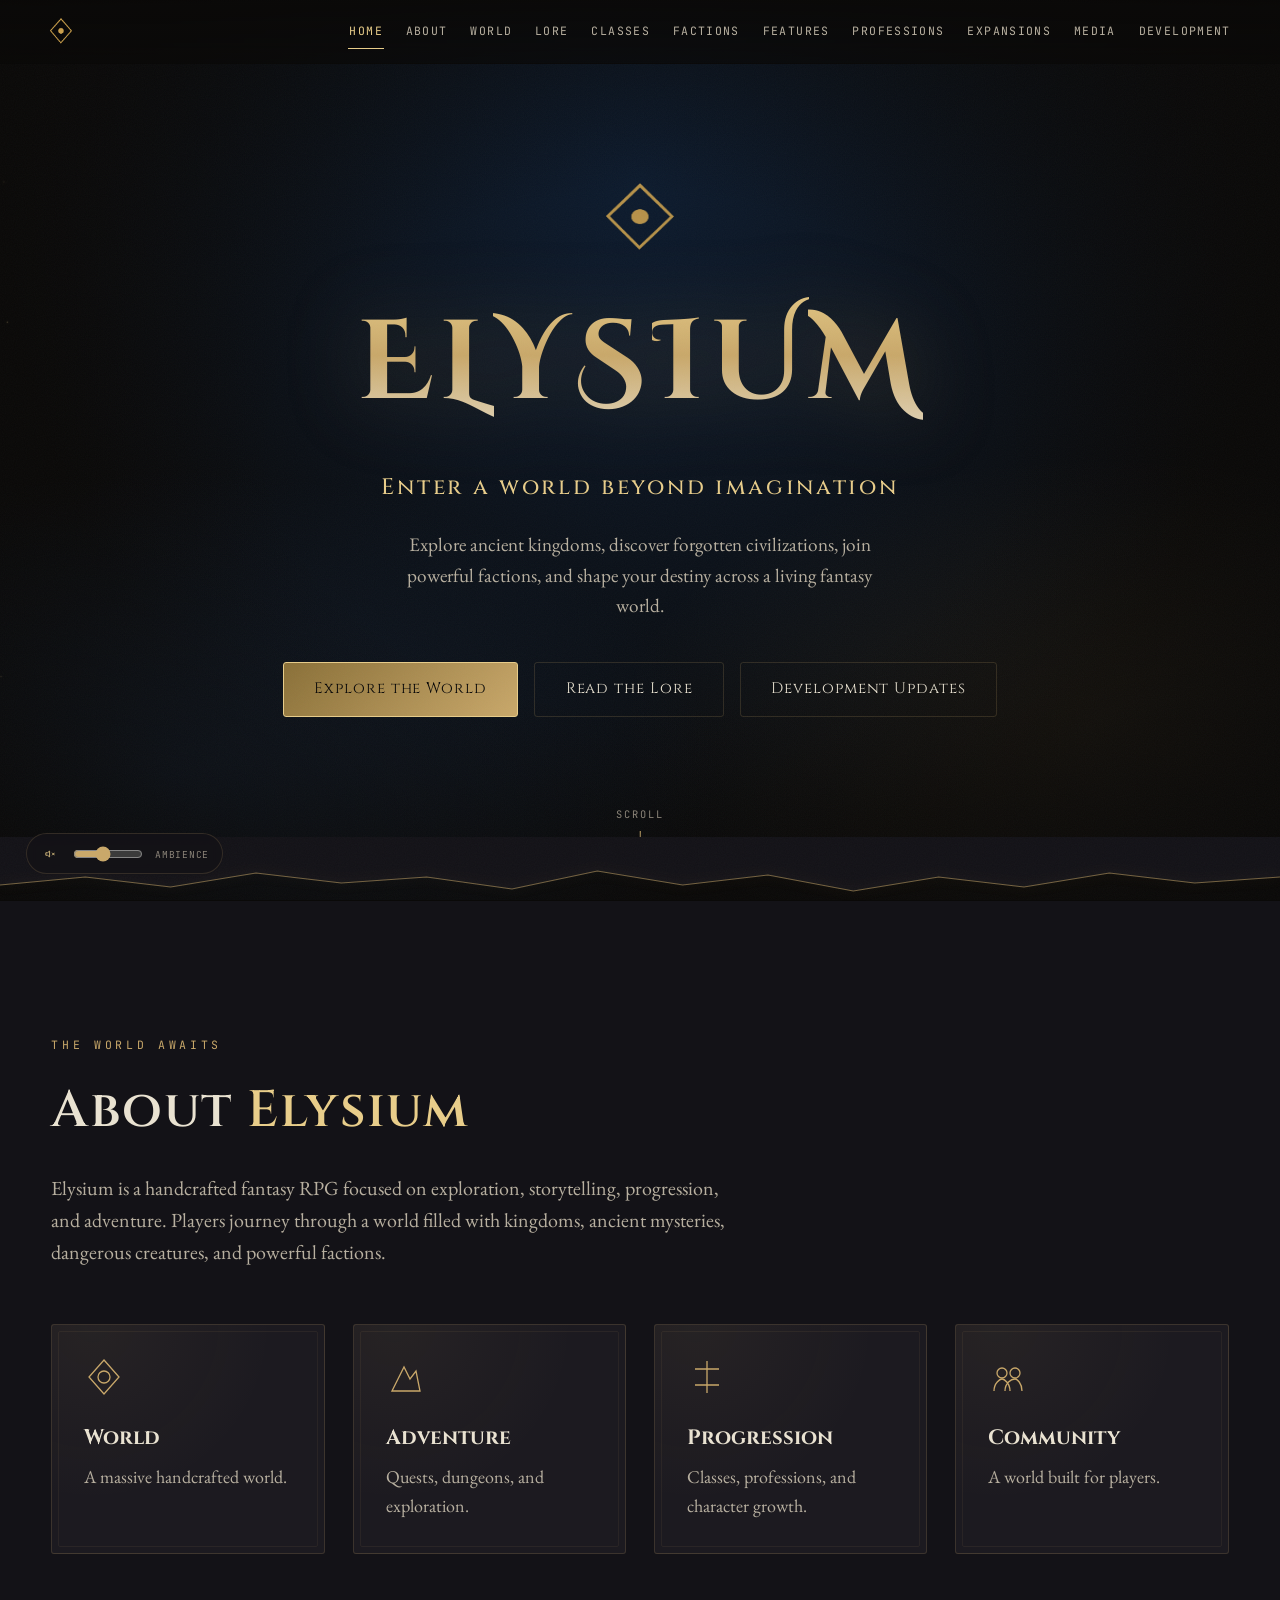
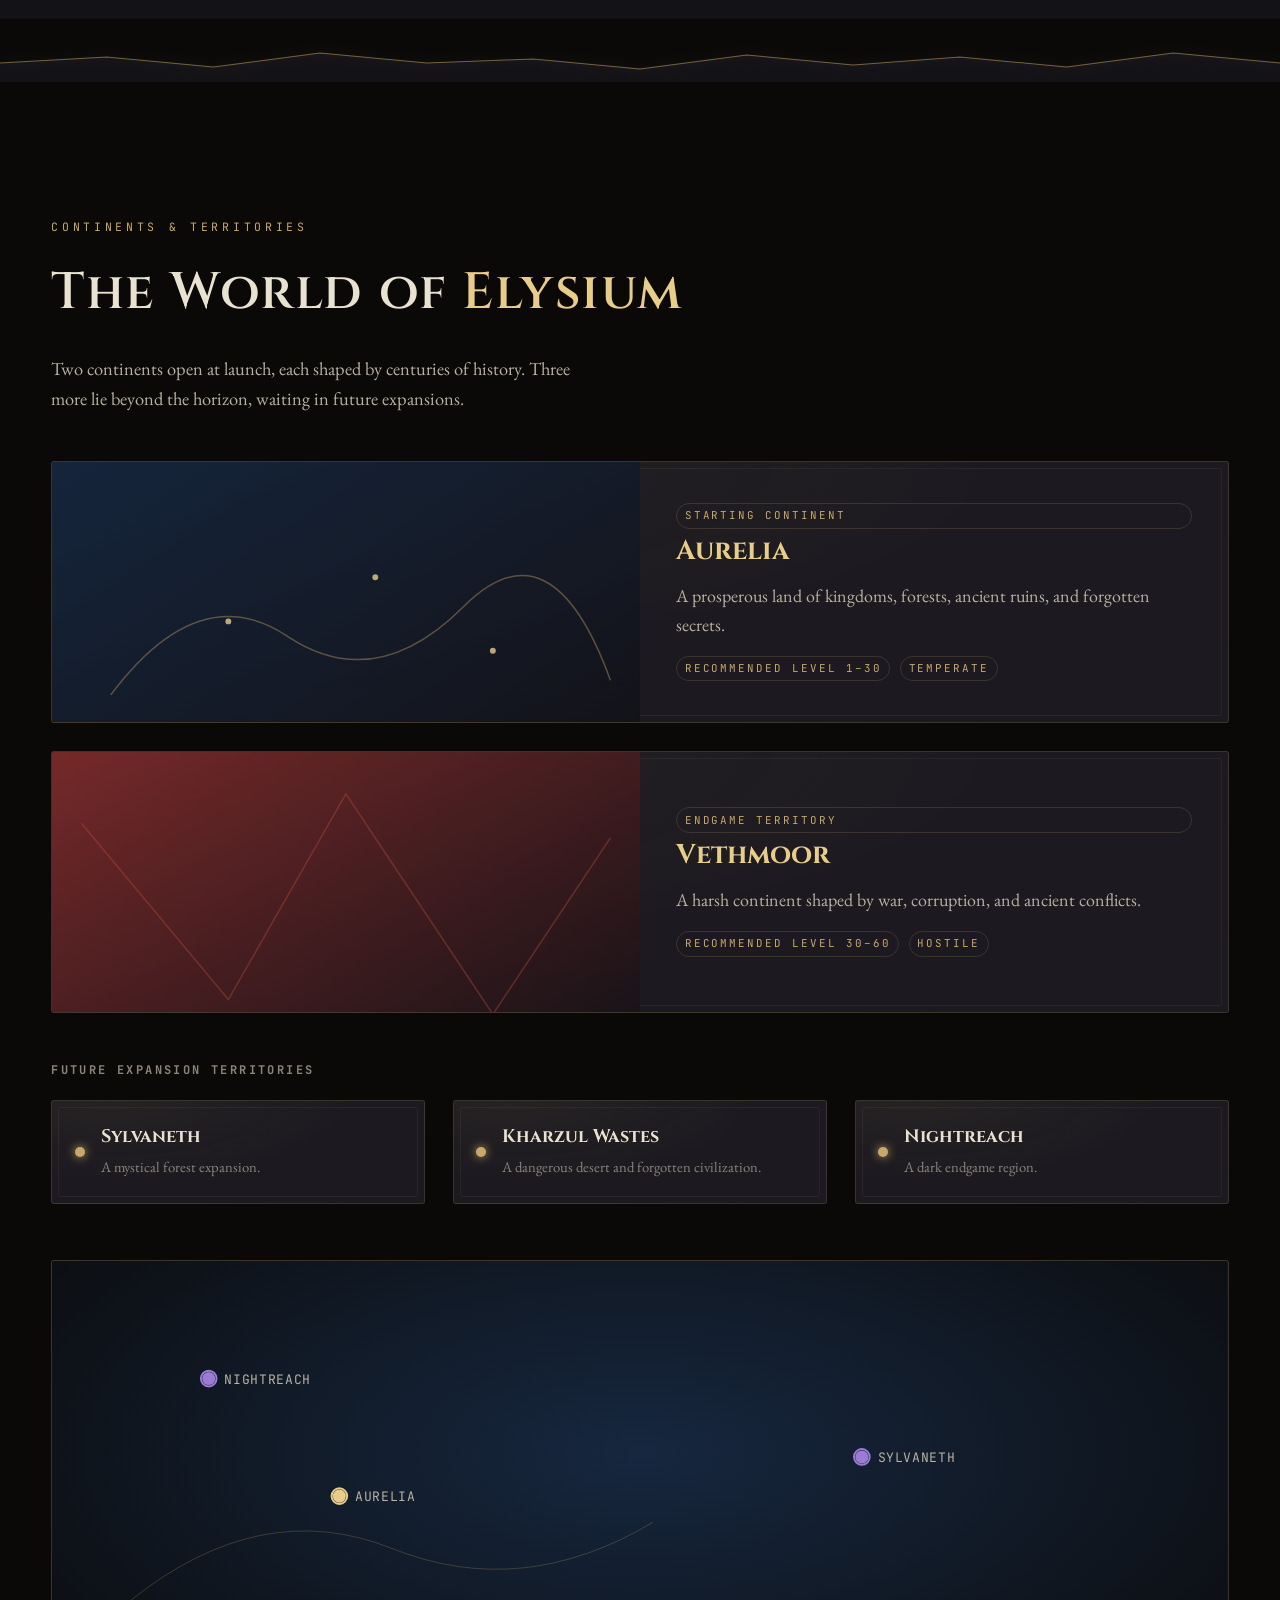
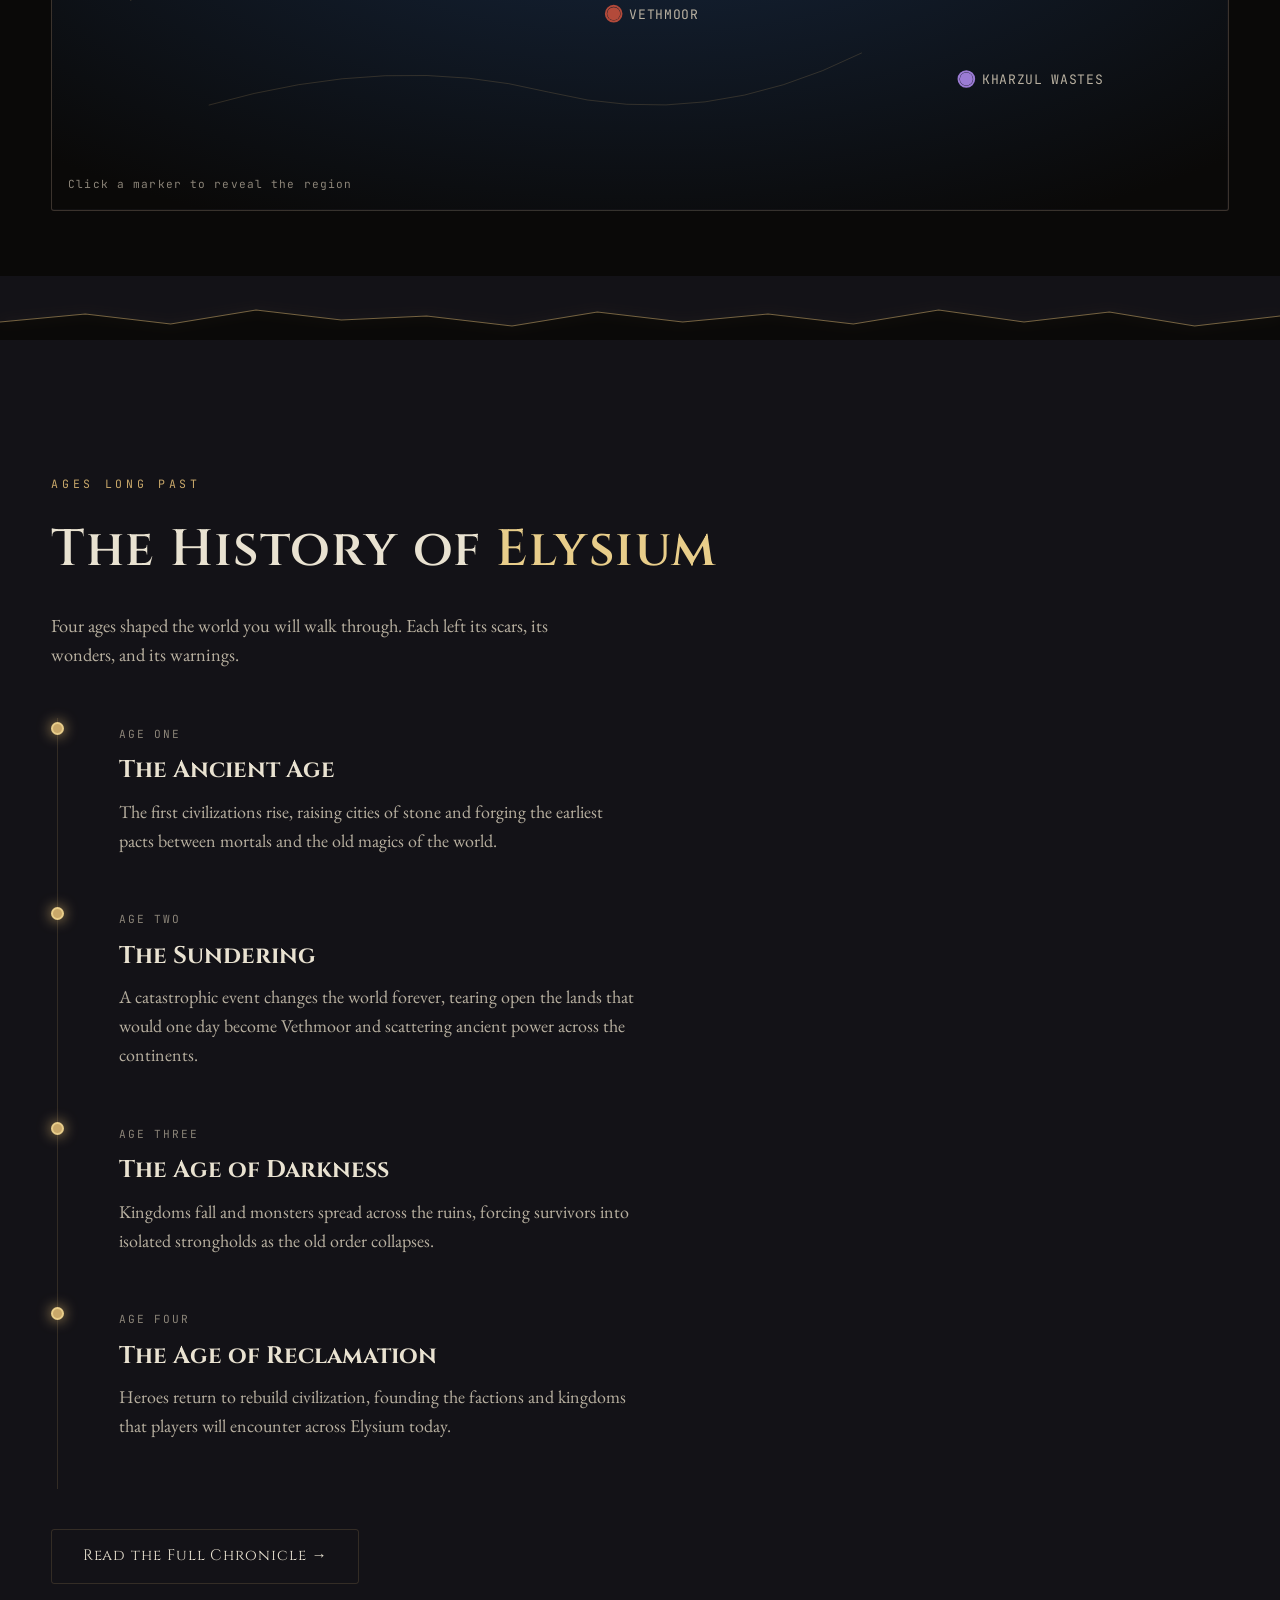
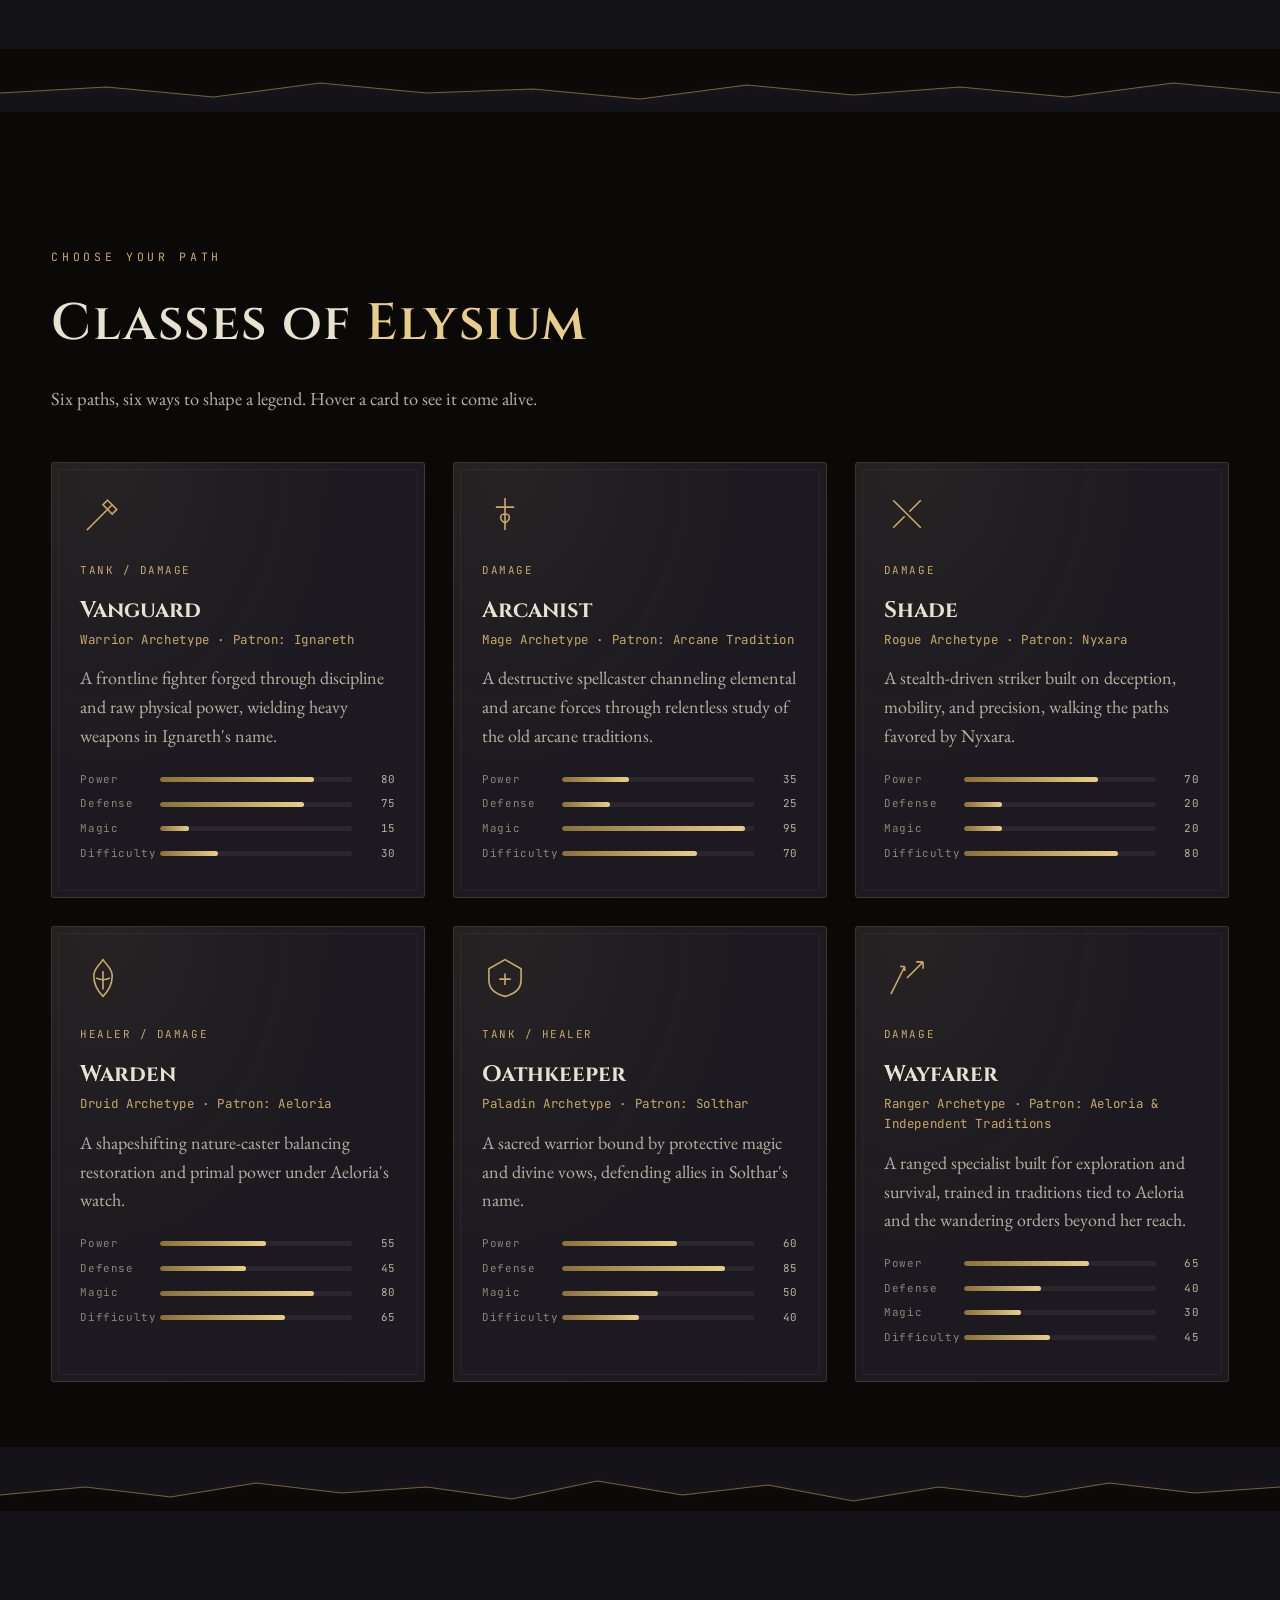
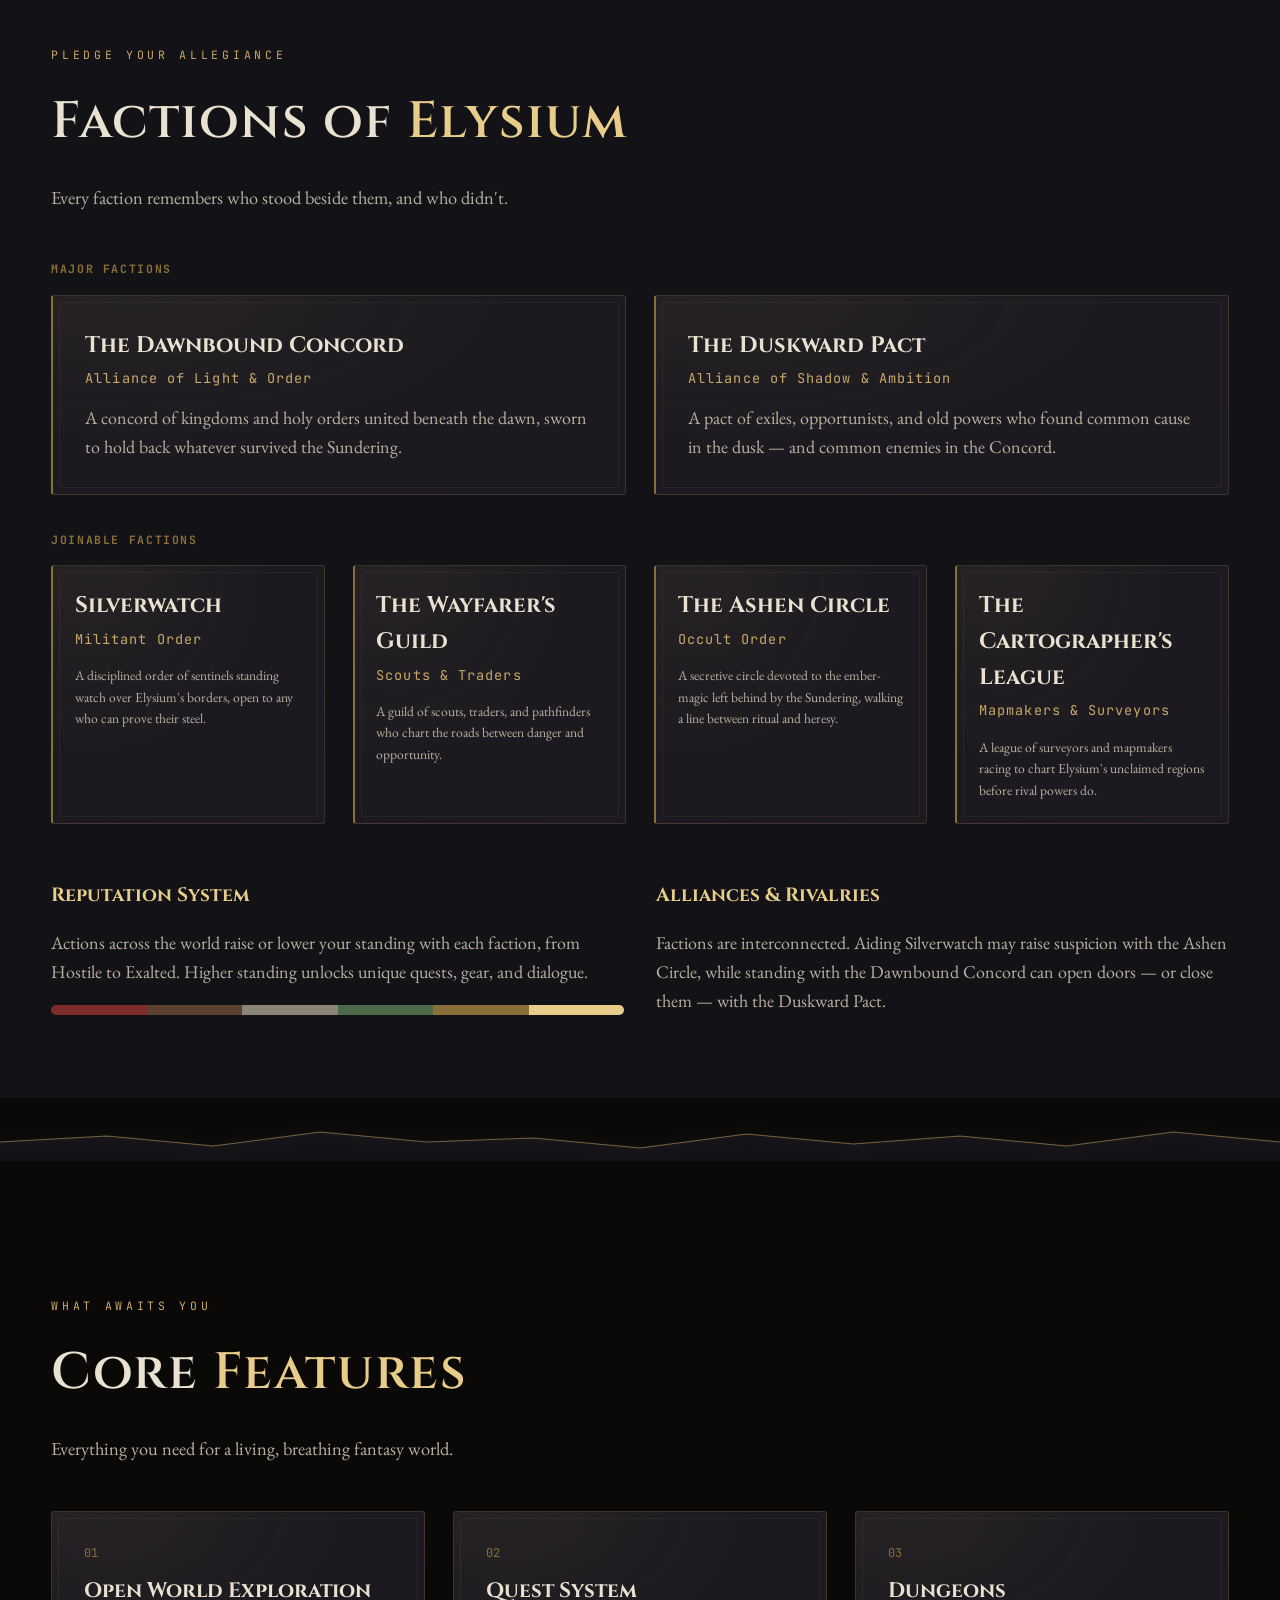
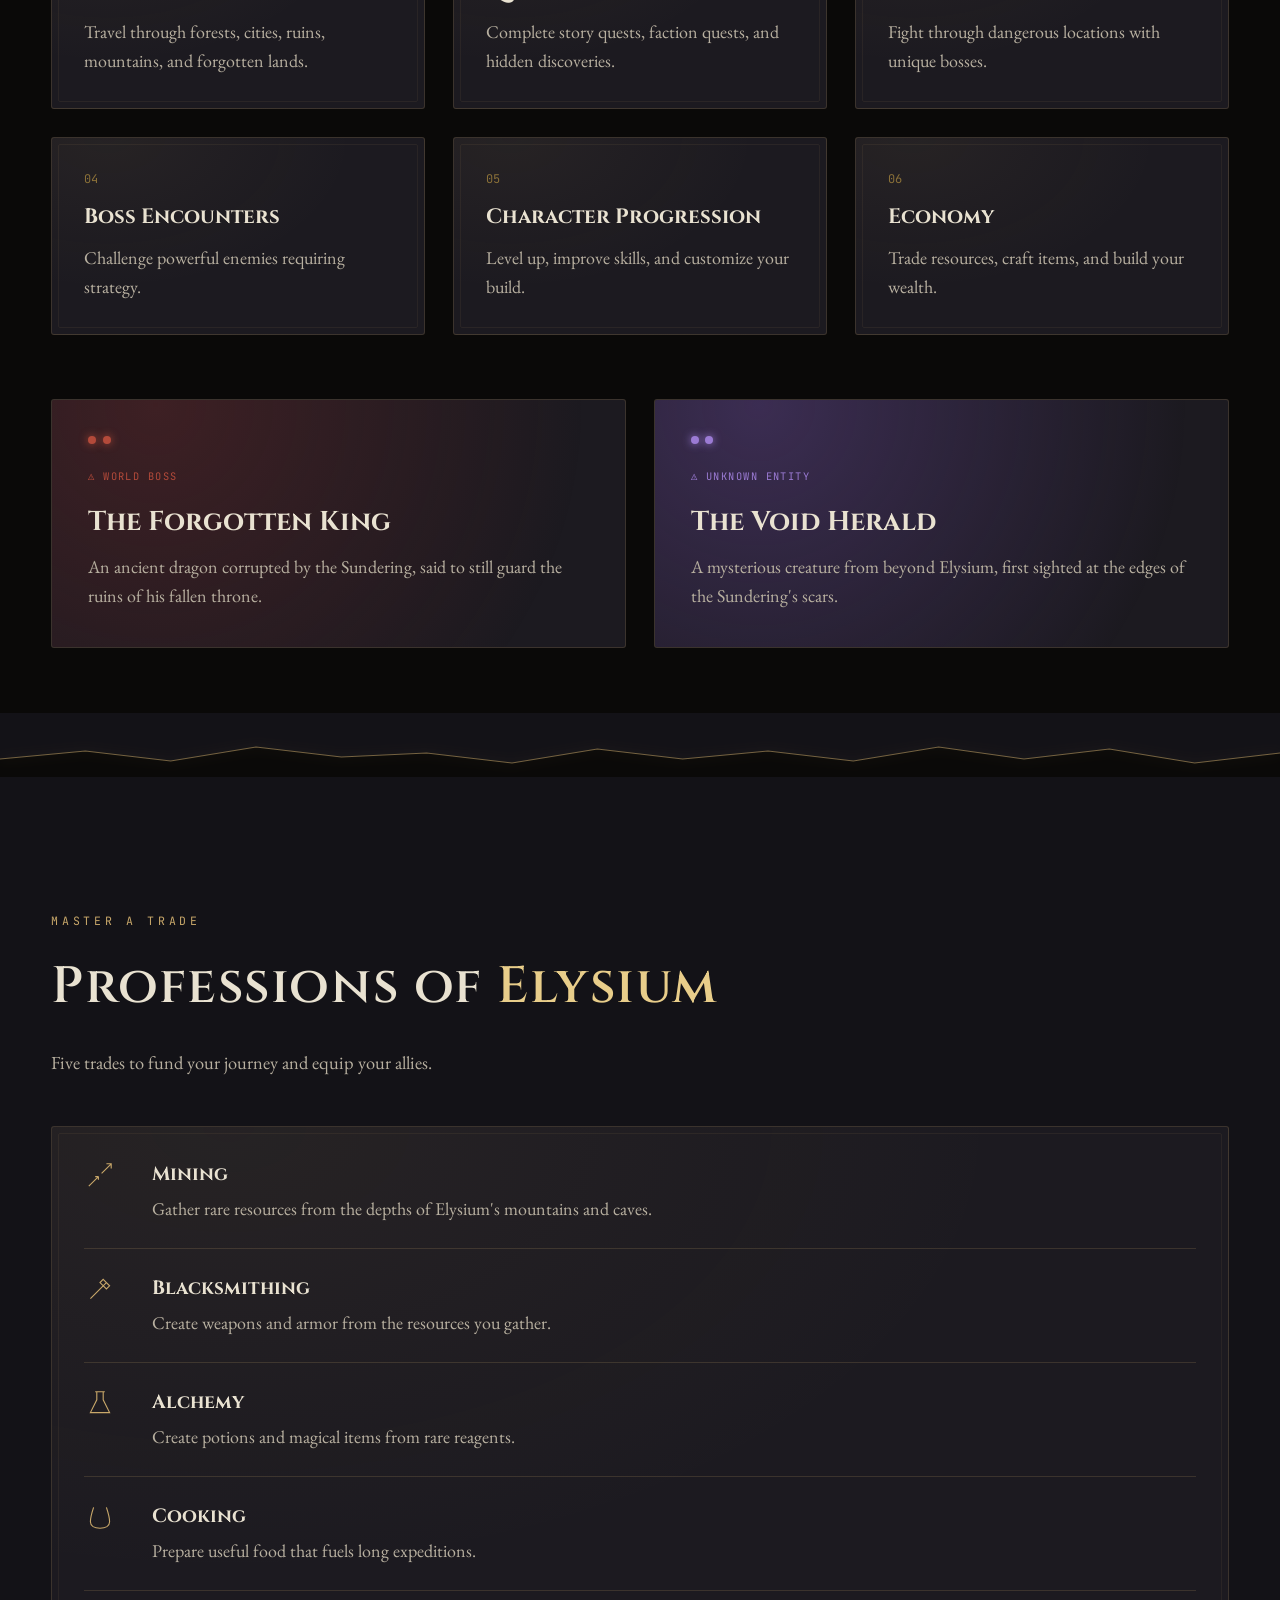
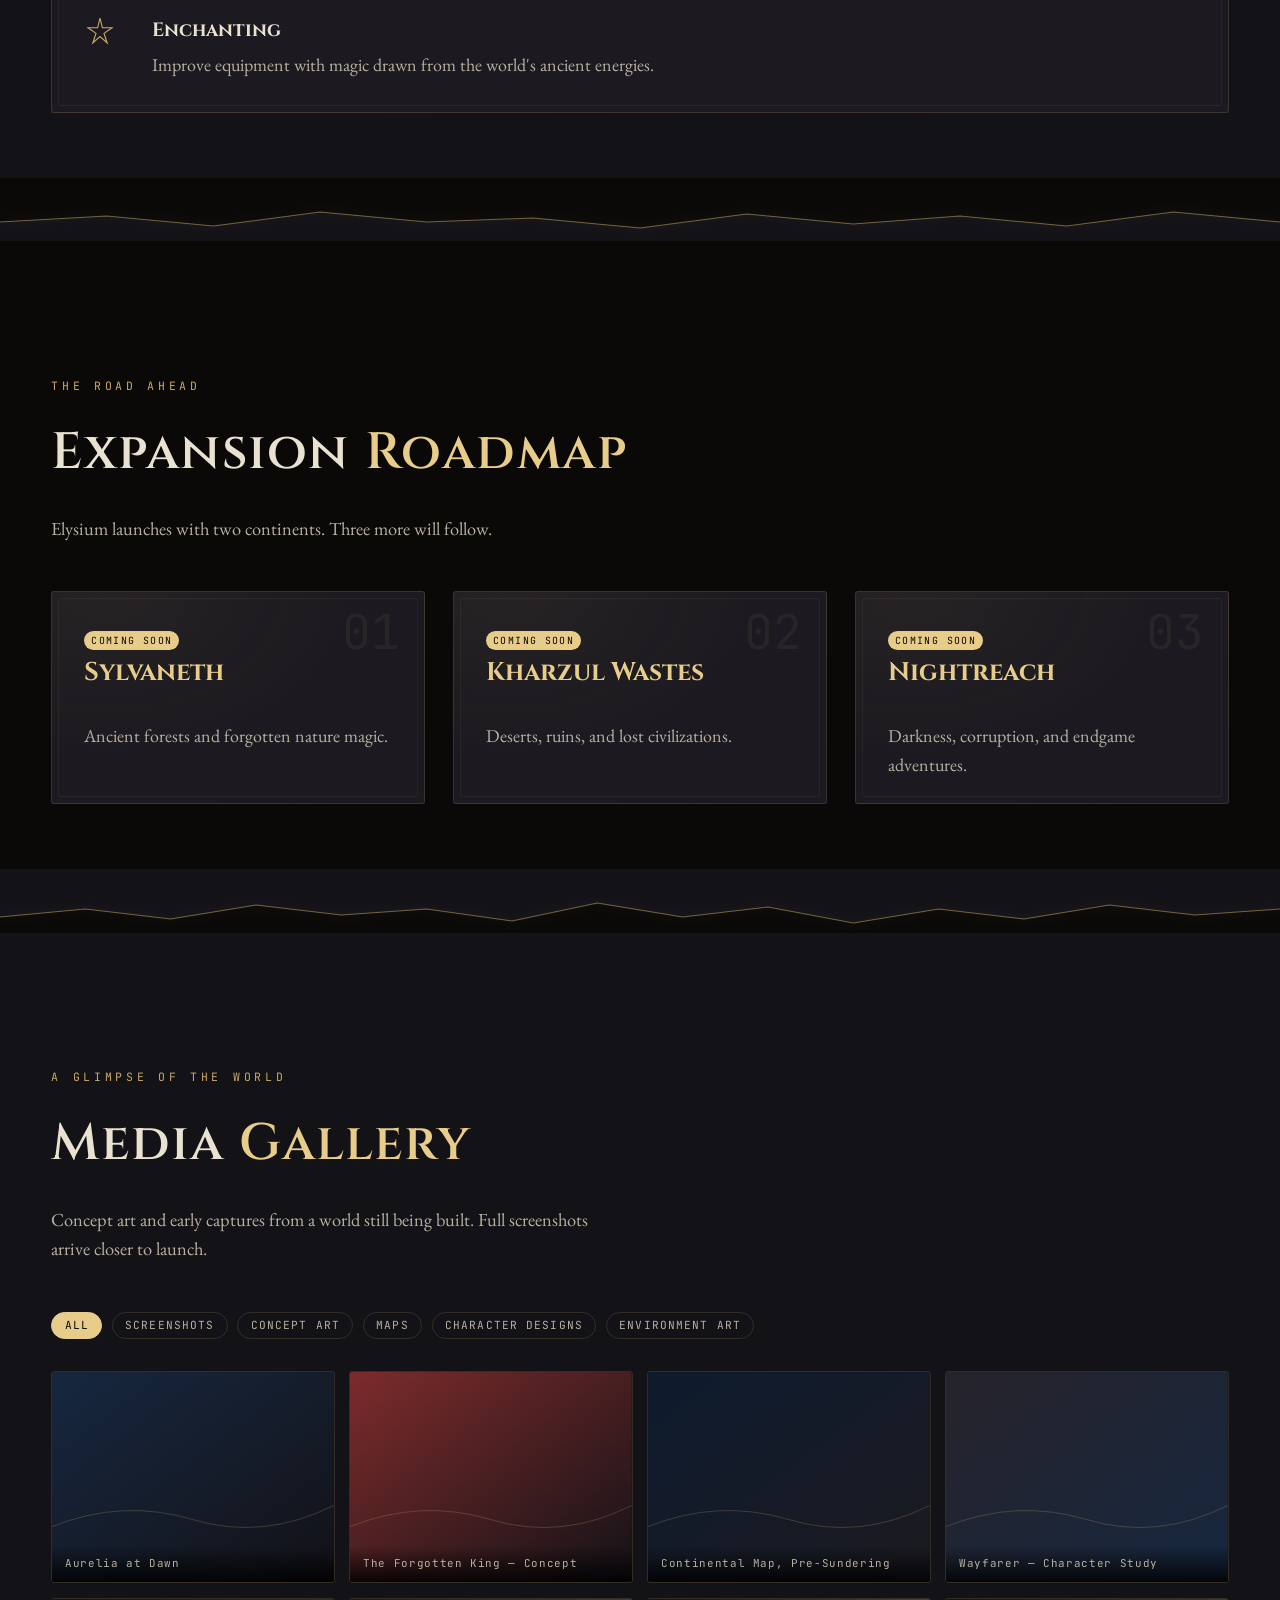
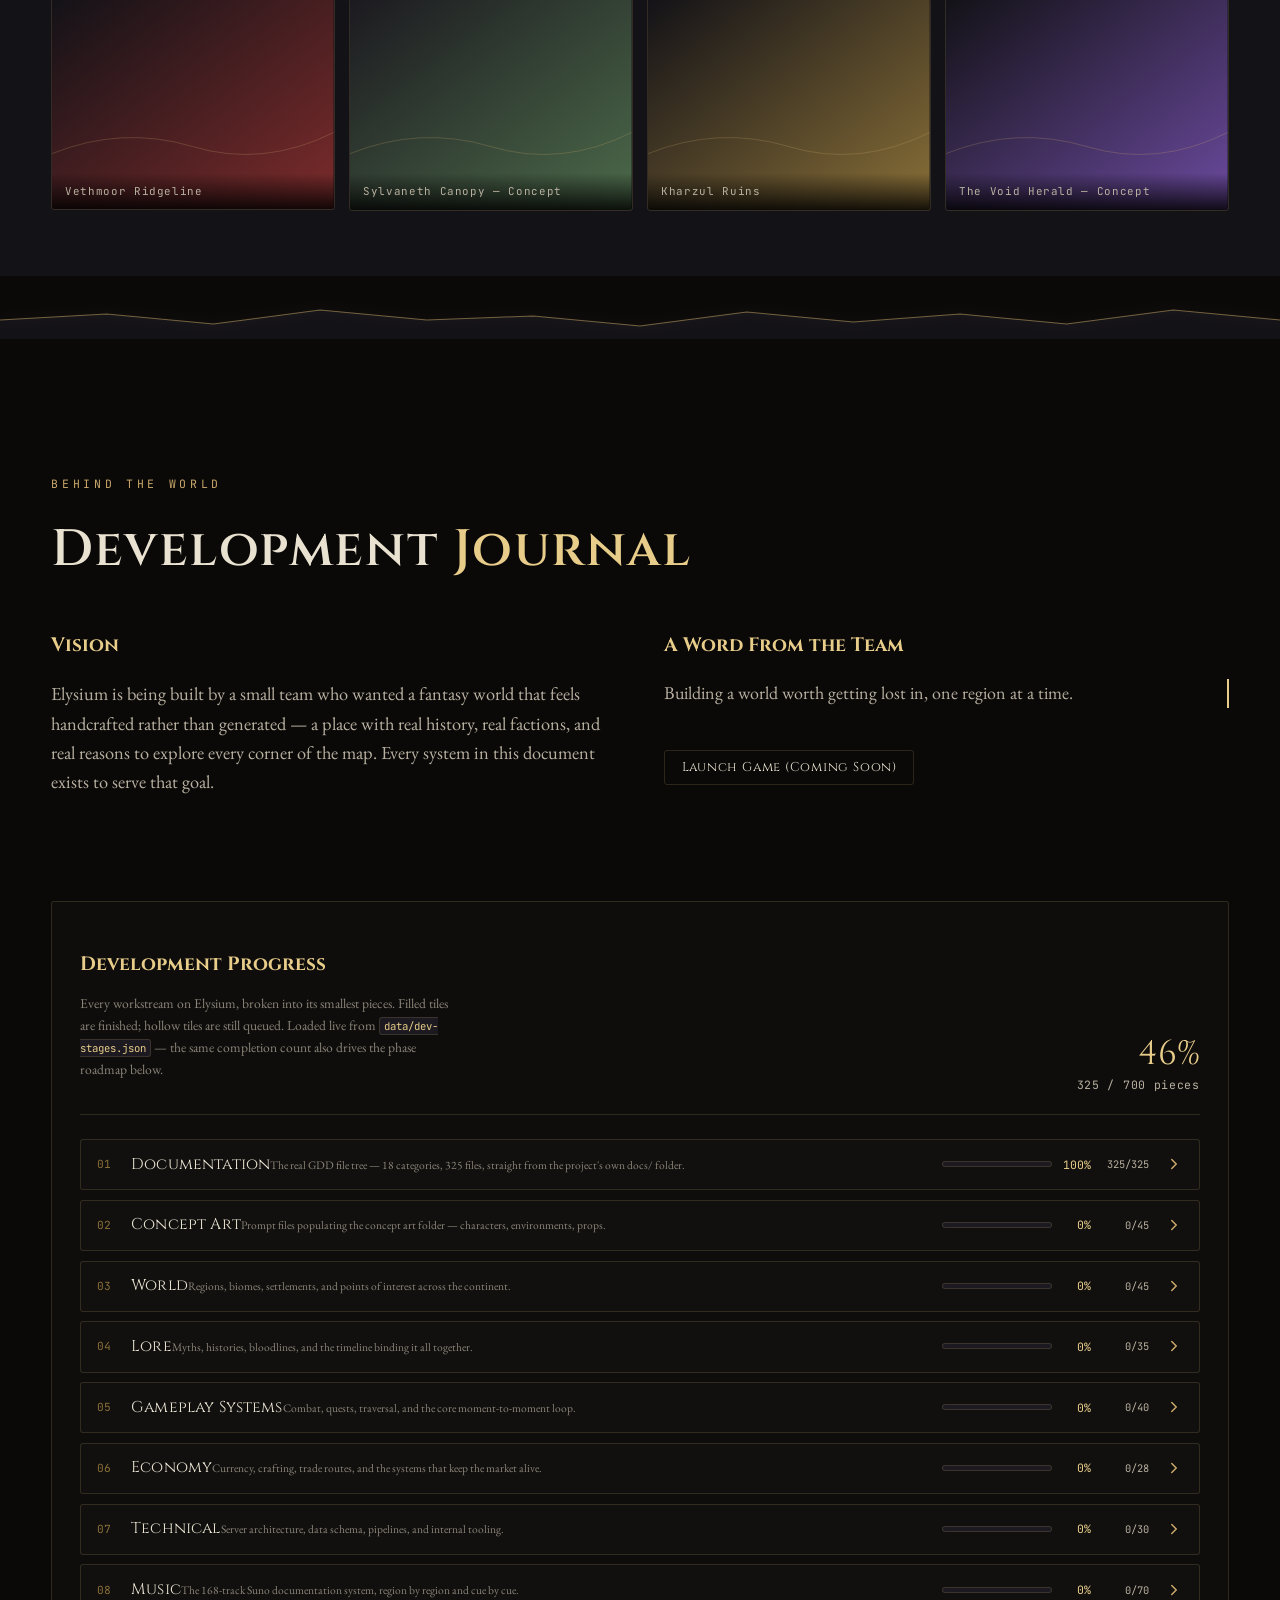
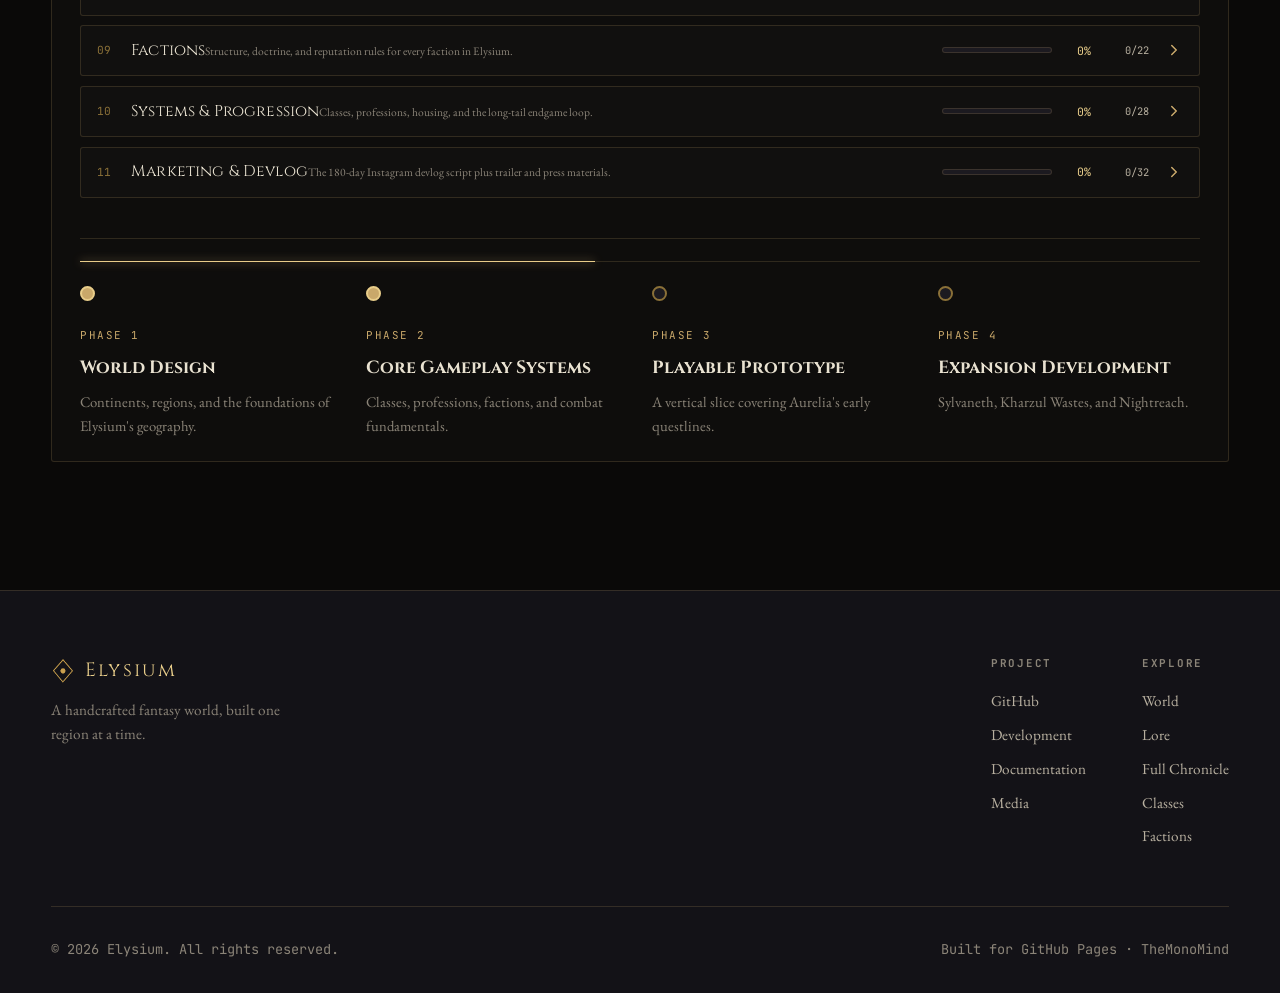
==== commit ccdd36a4: "Replace SVGs with Logos" ====
--- a/index.html
+++ b/index.html
@@ -7,7 +7,7 @@
 <meta name="description" content="Elysium is a handcrafted fantasy RPG. Explore ancient kingdoms, join powerful factions, and shape your destiny across a living fantasy world.">
 
 <!-- Favicon: inline gold rune, no external asset required -->
-<link rel="icon" href="data:image/svg+xml,%3Csvg xmlns='http://www.w3.org/2000/svg' viewBox='0 0 32 32'%3E%3Crect width='32' height='32' fill='%230a0908'/%3E%3Cpath d='M16 4 L26 16 L16 28 L6 16 Z' fill='none' stroke='%23c9a86a' stroke-width='2'/%3E%3Ccircle cx='16' cy='16' r='3' fill='%23c9a86a'/%3E%3C/svg%3E">
+<link rel="icon" type="image/png" href="elysium_logo.png">
 
 <!-- Fonts: Cinzel (display/headings), EB Garamond (body), JetBrains Mono (data/labels) -->
 <link rel="preconnect" href="https://fonts.googleapis.com">
@@ -25,12 +25,8 @@
      ========================================================================== -->
 <div id="loading-screen" aria-hidden="true">
   <div class="loading-inner">
-    <svg class="loading-rune" viewBox="0 0 140 140" xmlns="http://www.w3.org/2000/svg">
-      <circle cx="70" cy="70" r="60" fill="none" stroke-width="1"/>
-      <circle cx="70" cy="70" r="46" fill="none" stroke-width="1"/>
-      <path d="M70 10 L70 130 M10 70 L130 70 M27 27 L113 113 M113 27 L27 113" fill="none" stroke-width="0.75" opacity="0.6"/>
-      <path d="M70 24 L110 70 L70 116 L30 70 Z" fill="none" stroke-width="1.25"/>
-    </svg>
+    <img class="loading-rune" src="elysium_logo_transparent.png" alt="Elysium">
+
     <div class="loading-title">ELYSIUM</div>
     <div class="loading-status" id="loading-status">Awakening the world of Elysium&hellip;</div>
     <div class="loading-bar-track"><div class="loading-bar-fill" id="loading-bar-fill"></div></div>
@@ -52,7 +48,7 @@
      ========================================================================== -->
 <header id="site-nav">
   <a href="#hero" class="nav-brand" id="logo-click-target">
-    <svg viewBox="0 0 32 32" xmlns="http://www.w3.org/2000/svg"><path d="M16 3 L29 16 L16 29 L3 16 Z" fill="none" stroke="currentColor" stroke-width="1.5"/><circle cx="16" cy="16" r="3" fill="currentColor"/></svg>
+    <img src="elysium_logo_transparent.png" alt="Elysium" class="nav-logo"
     Elysium
   </a>
 
@@ -84,11 +80,12 @@
   <div class="hero-vignette" aria-hidden="true"></div>
 
   <div class="hero-content">
-    <svg class="hero-crest" viewBox="0 0 68 68" xmlns="http://www.w3.org/2000/svg" aria-hidden="true">
-      <circle cx="34" cy="34" r="30" fill="none" stroke="#c9a86a" stroke-width="1"/>
-      <path d="M34 8 L60 34 L34 60 L8 34 Z" fill="none" stroke="#e8cd8a" stroke-width="1.25"/>
-      <circle cx="34" cy="34" r="4" fill="#e8cd8a"/>
-    </svg>
+      <img
+          class="hero-crest"
+          src="elysium_logo_transparent.png"
+          alt=""
+          aria-hidden="true"
+      >
 
     <h1 class="hero-title letters" id="hero-title">ELYSIUM</h1>
     <p class="hero-subtitle">Enter a world beyond imagination</p>
@@ -481,7 +478,7 @@
     <div class="footer-top">
       <div>
         <div class="footer-brand">
-          <svg viewBox="0 0 32 32" xmlns="http://www.w3.org/2000/svg"><path d="M16 3 L29 16 L16 29 L3 16 Z" fill="none" stroke="currentColor" stroke-width="1.5"/><circle cx="16" cy="16" r="3" fill="currentColor"/></svg>
+          <img src="elysium_logo_transparent.png" alt="" class="footer-logo">
           Elysium
         </div>
         <p class="footer-tagline">A handcrafted fantasy world, built one region at a time.</p>
--- a/css/style.css
+++ b/css/style.css
@@ -169,6 +169,26 @@
   display: inline-block;
   opacity: 0;
   transform: translateY(0.4em);
+
+  /* Each letter gets its OWN gradient-clipped fill rather than inheriting
+     one from .hero-title. Relying on inheritance here is what caused the
+     title to render fully transparent: .hero-title also has `filter:
+     drop-shadow(...)`, and once these spans are individually animated on
+     `opacity` they're promoted to their own compositing layers — Chrome/
+     Blink (and some other engines) can't correctly cut the parent's
+     background-clip:text mask through to child layers in that combination,
+     so nothing paints. Since the gradient is vertical (top-to-bottom), every
+     letter has essentially the same height, so giving each span its own
+     copy of the identical gradient looks indistinguishable from one
+     continuous gradient across the whole word — but is immune to the
+     cross-layer clipping bug because nothing needs to be inherited through
+     an animated, filtered ancestor.
+  */
+  color: var(--gold-bright);
+  background: linear-gradient(180deg, var(--gold-bright) 0%, var(--gold) 45%, var(--bone) 100%);
+  -webkit-background-clip: text;
+  background-clip: text;
+  -webkit-text-fill-color: transparent;
 }
 
 /* ------------------------------------------------------------------------
@@ -339,10 +359,6 @@
   opacity: 0;
   animation: rune-fade-in 1.6s var(--ease-fantasy) forwards, rune-spin 18s linear infinite;
 }
-.loading-rune circle, .loading-rune path {
-  stroke: var(--gold);
-  filter: drop-shadow(0 0 10px rgba(201,168,106,0.55));
-}
 
 @keyframes rune-fade-in { to { opacity: 1; } }
 @keyframes rune-spin { to { transform: rotate(360deg); } }
@@ -419,7 +435,11 @@
   letter-spacing: 0.14em;
   color: var(--gold-bright);
 }
-.nav-brand svg { width: 26px; height: 26px; }
+.nav-brand .nav-logo {
+    width: 26px;
+    height: 26px;
+    object-fit: contain;
+}
 
 .nav-links {
   display: flex;
@@ -1389,7 +1409,7 @@
   letter-spacing: 0.12em;
   color: var(--gold-bright);
 }
-.footer-brand svg { width: 24px; height: 24px; }
+.footer-brand .footer-logo { width: 24px; height: 24px; object-fit: contain;}
 .footer-tagline { color: var(--muted); max-width: 34ch; margin-top: 0.75rem; font-size: 0.95rem; }
 
 .footer-links { display: flex; gap: 3.5rem; flex-wrap: wrap; }
@@ -1625,5 +1645,3 @@
   .doc-segment { width: 10px; height: 10px; }
   .docs-tooltip { display: none; }
 }
-
-
--- a/css/animations.css
+++ b/css/animations.css
@@ -71,6 +71,21 @@
   animation: konami-flash 1.4s ease-out;
 }
 
+/* TheMonoMind full-screen flash */
+@keyframes elysium-flash {
+    0% { box-shadow: inset 0 0 0px rgba(201,168,106,0); }
+    30% { box-shadow: inset 0 0 160px rgba(255,255,255,0.55); }
+    100% { box-shadow: inset 0 0 0px rgba(201,168,106,0); }
+}
+body.elysium-active::after {
+    content: "";
+    position: fixed;
+    inset: 0;
+    z-index: 950;
+    pointer-events: none;
+    animation: elysium-flash 1.4s ease-out;
+}
+
 /* Loading dust motes rising behind loading rune */
 .loading-mote {
   position: absolute;
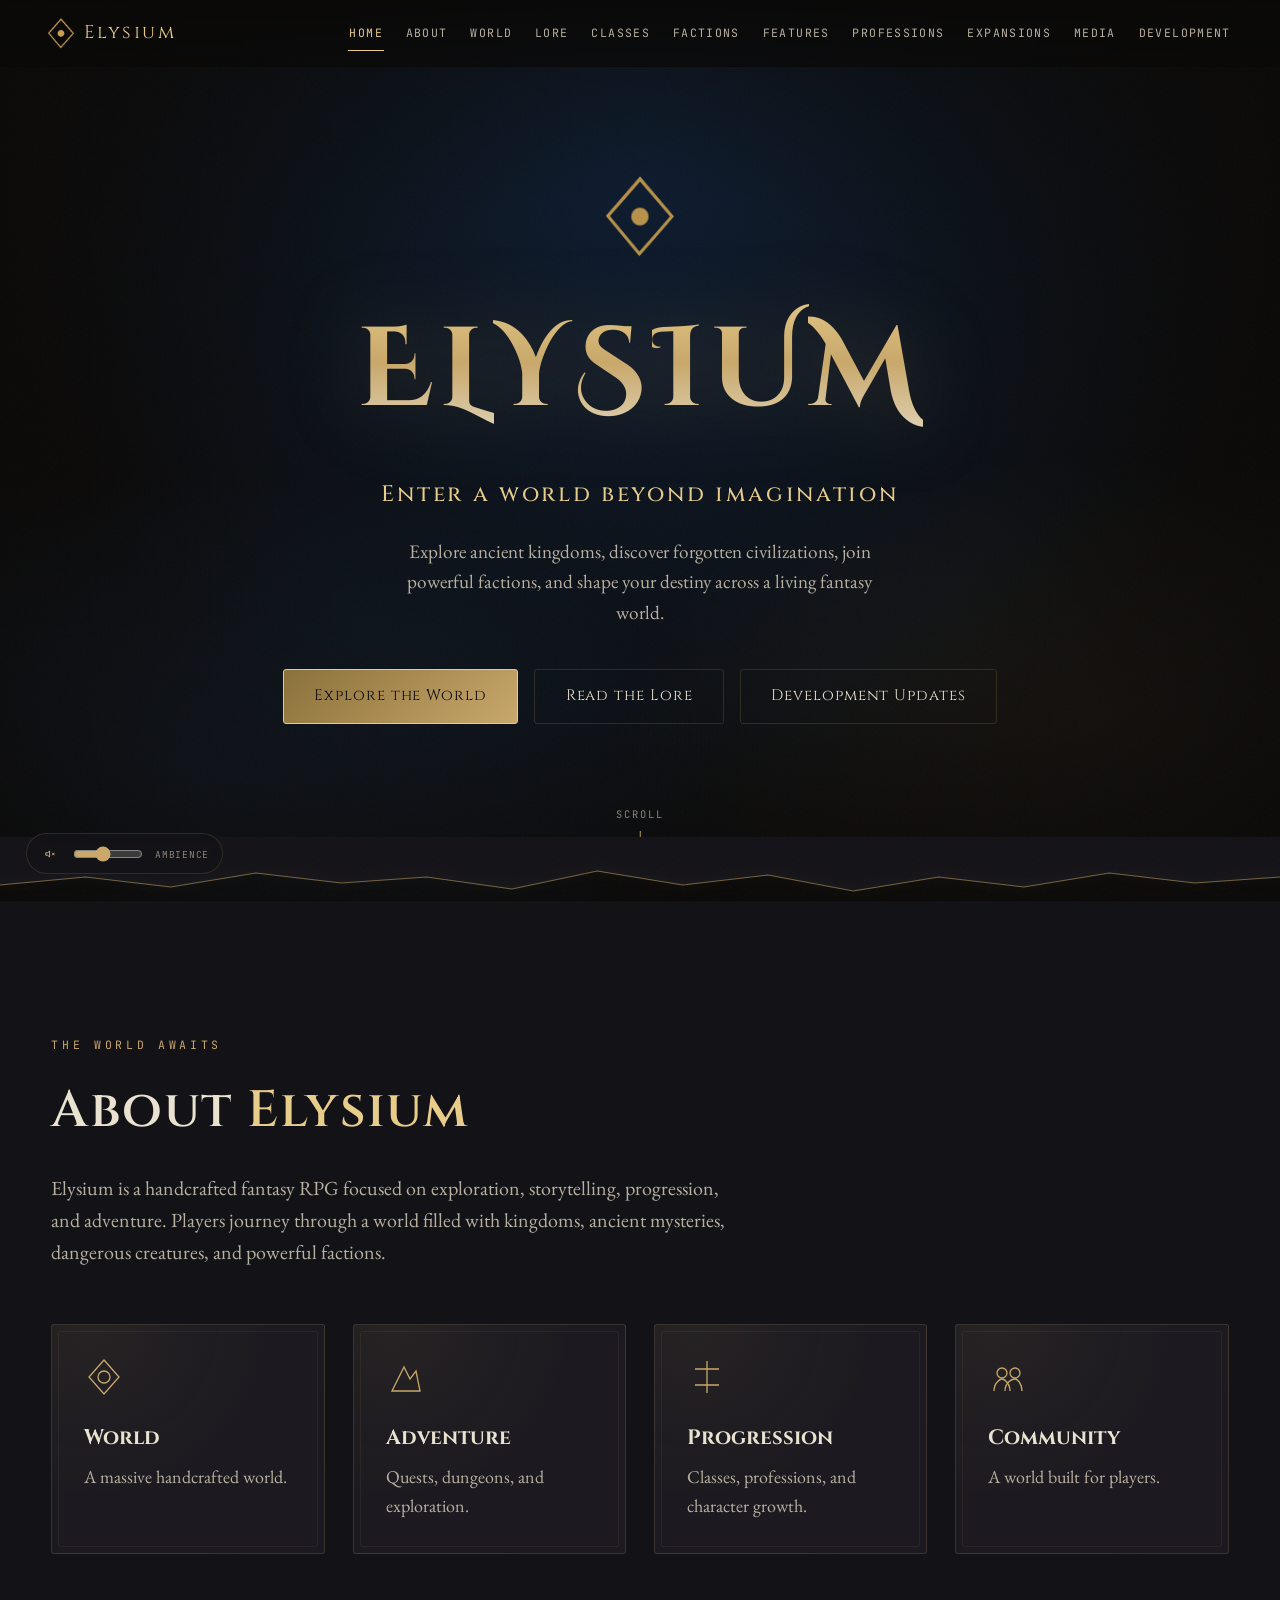
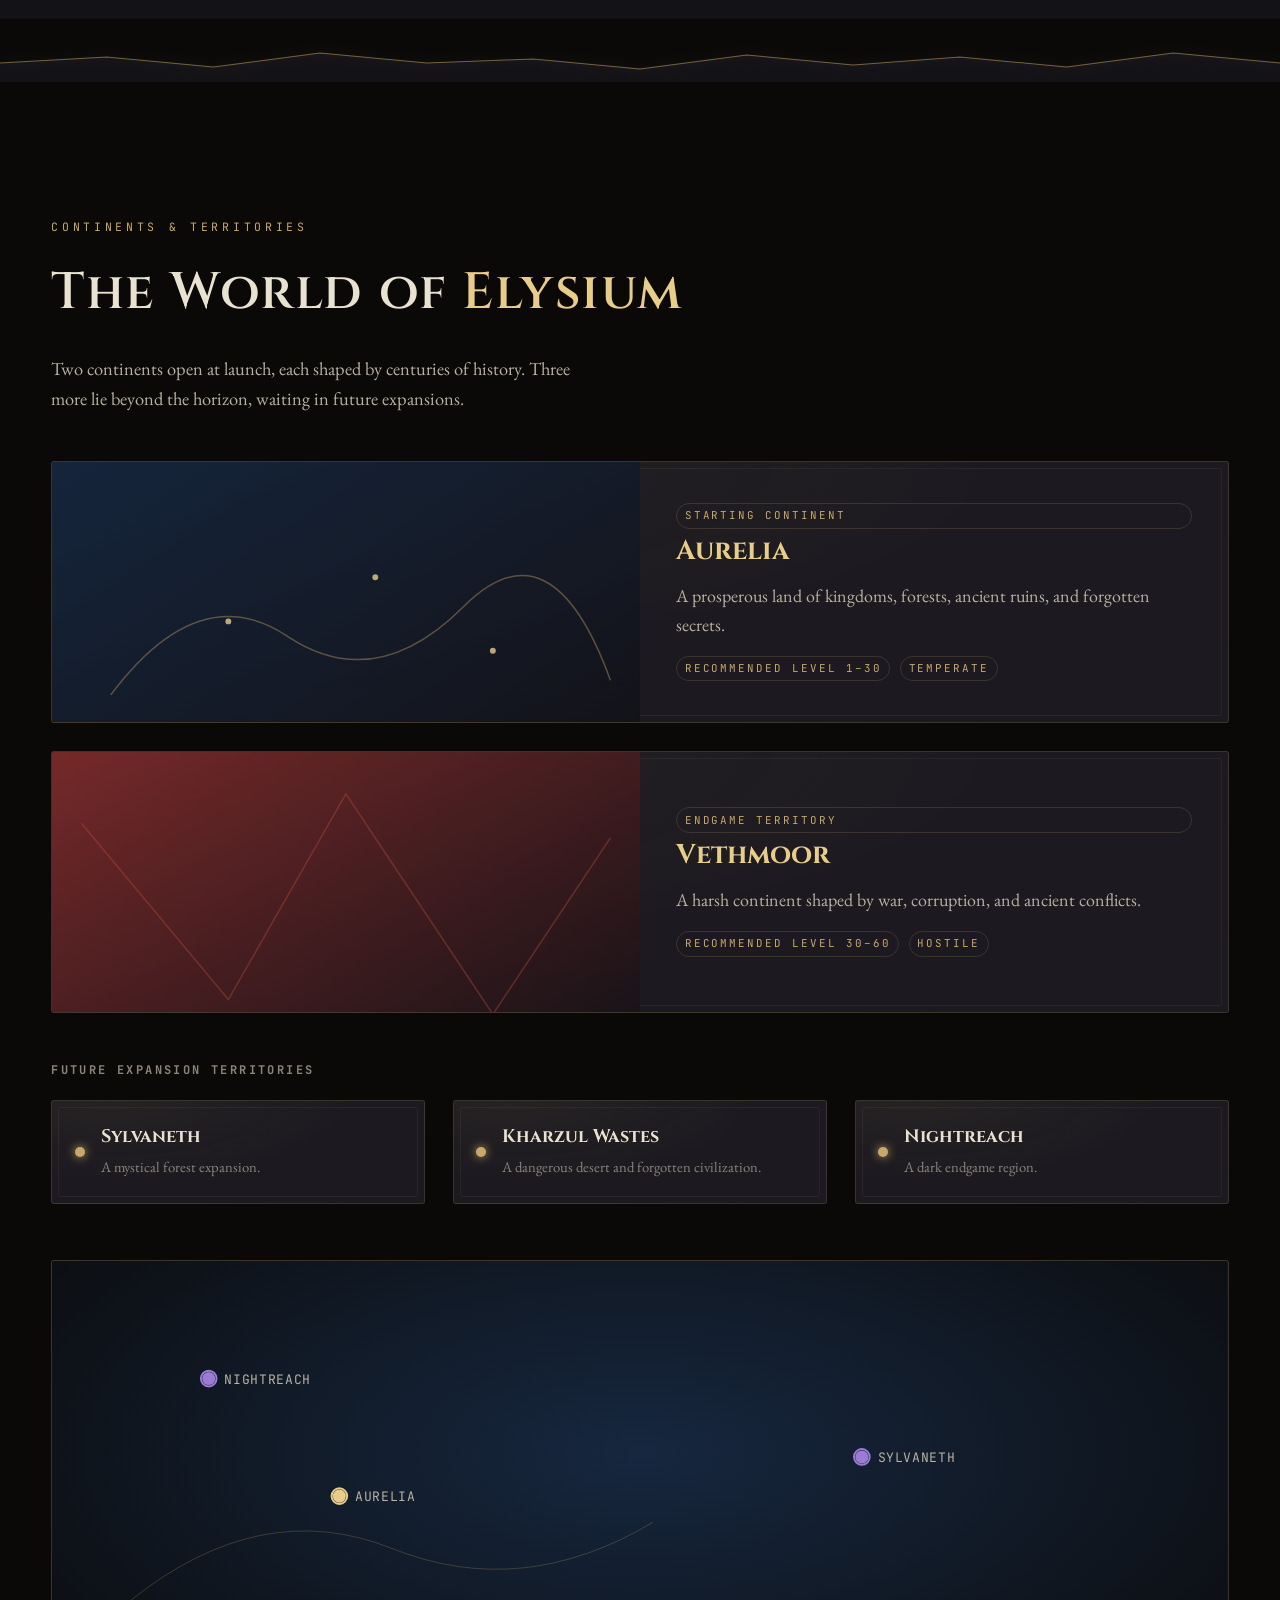
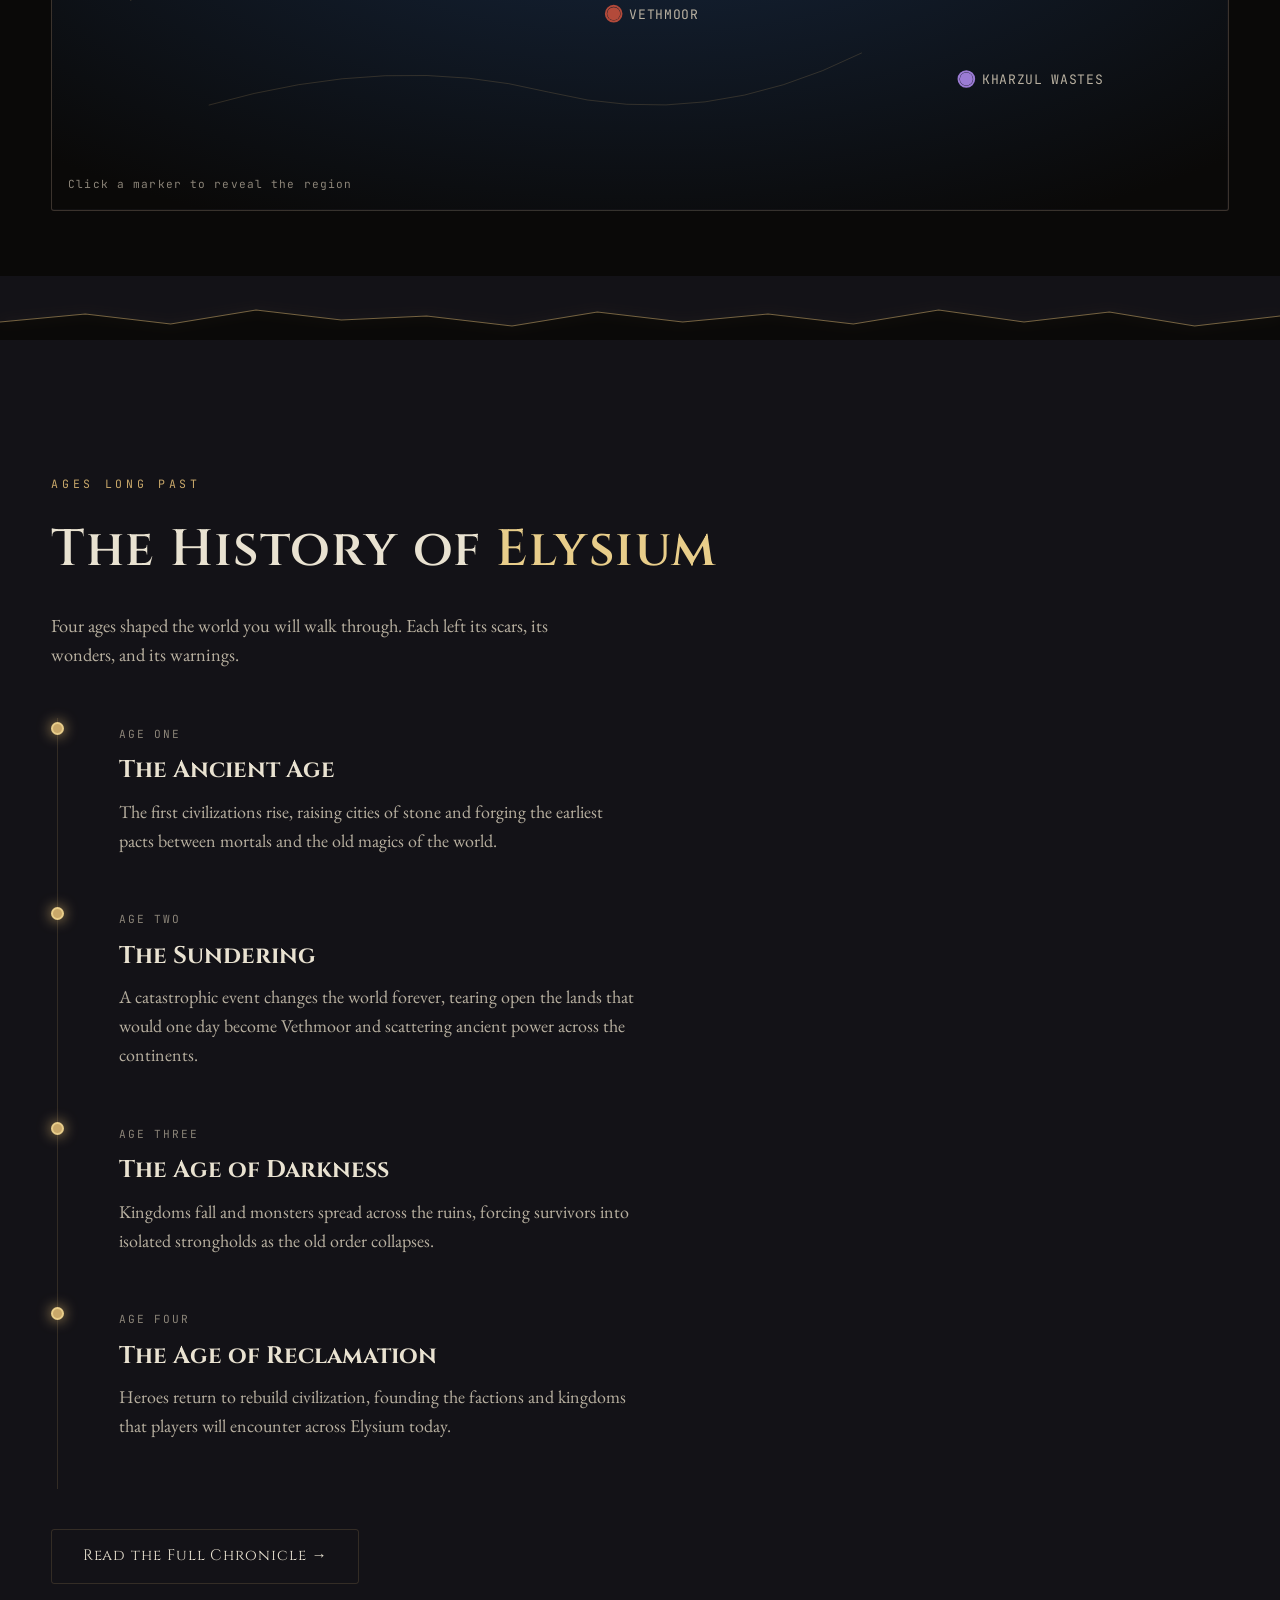
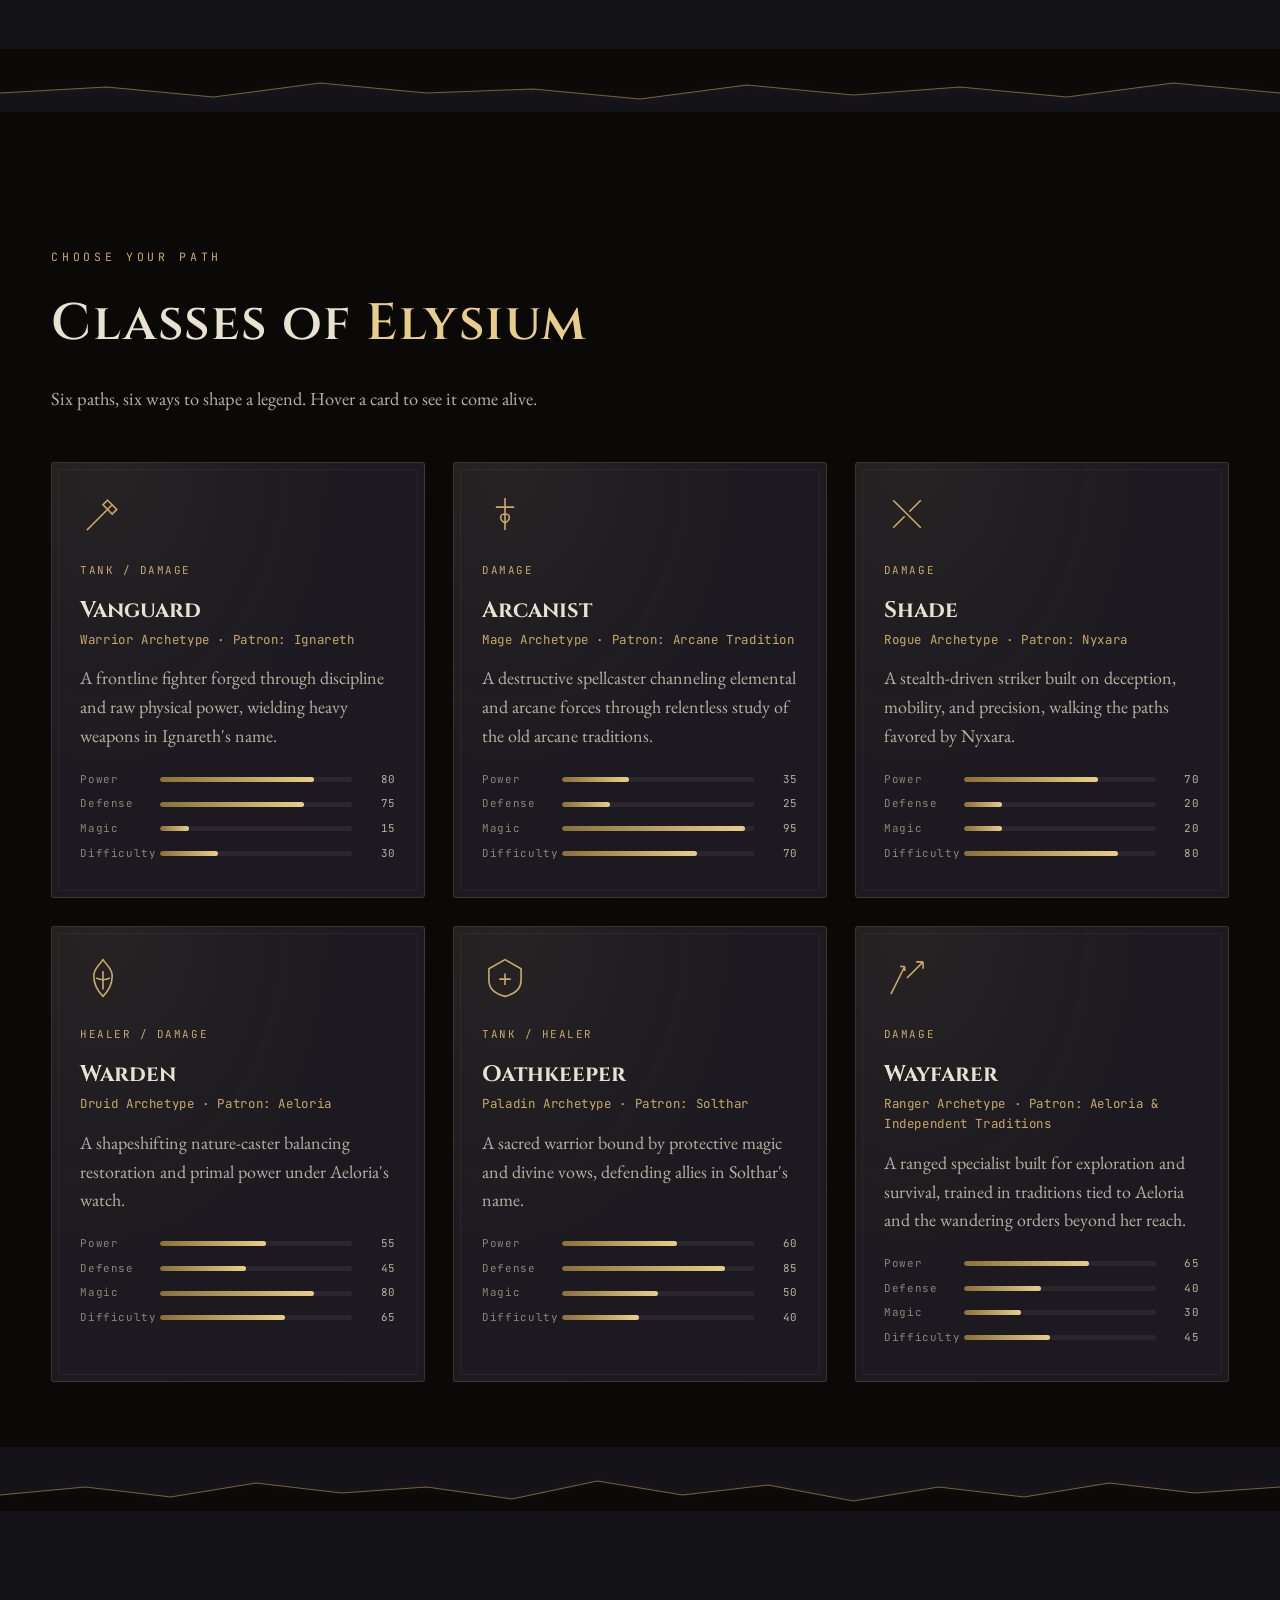
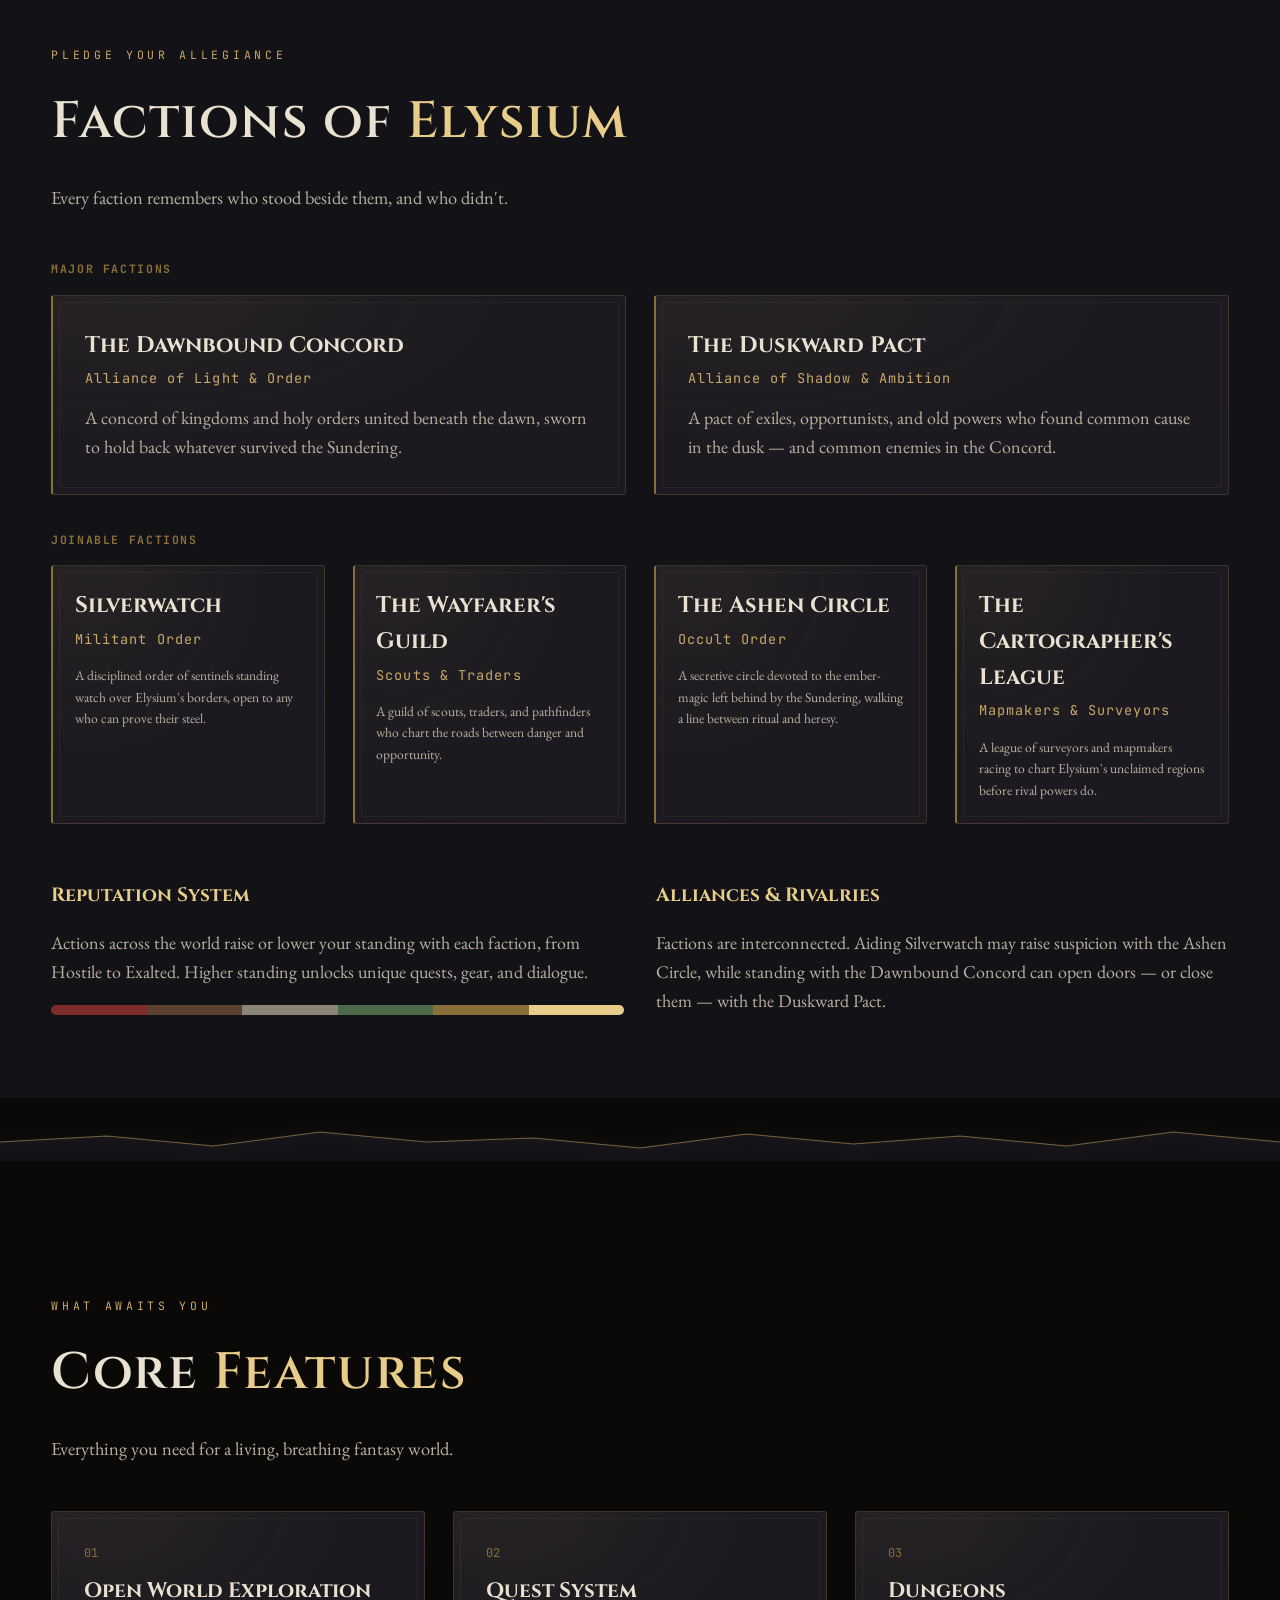
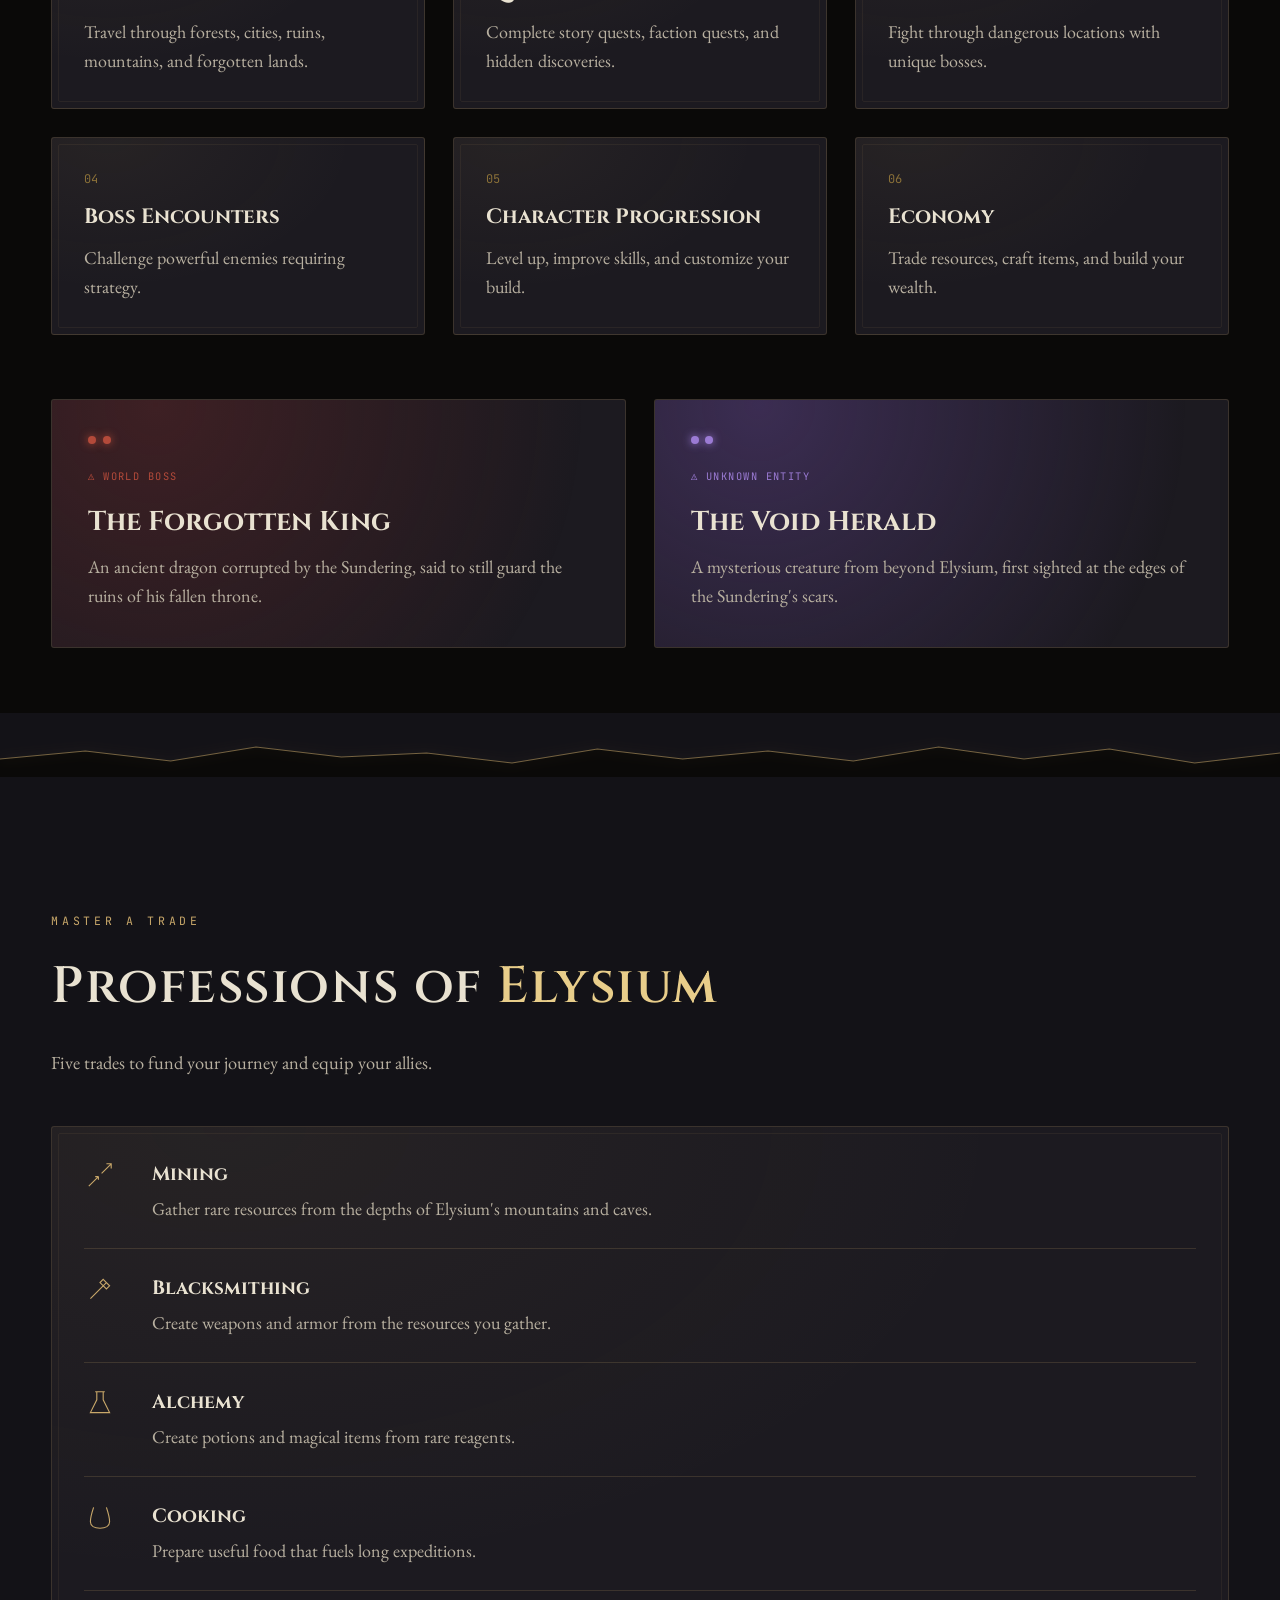
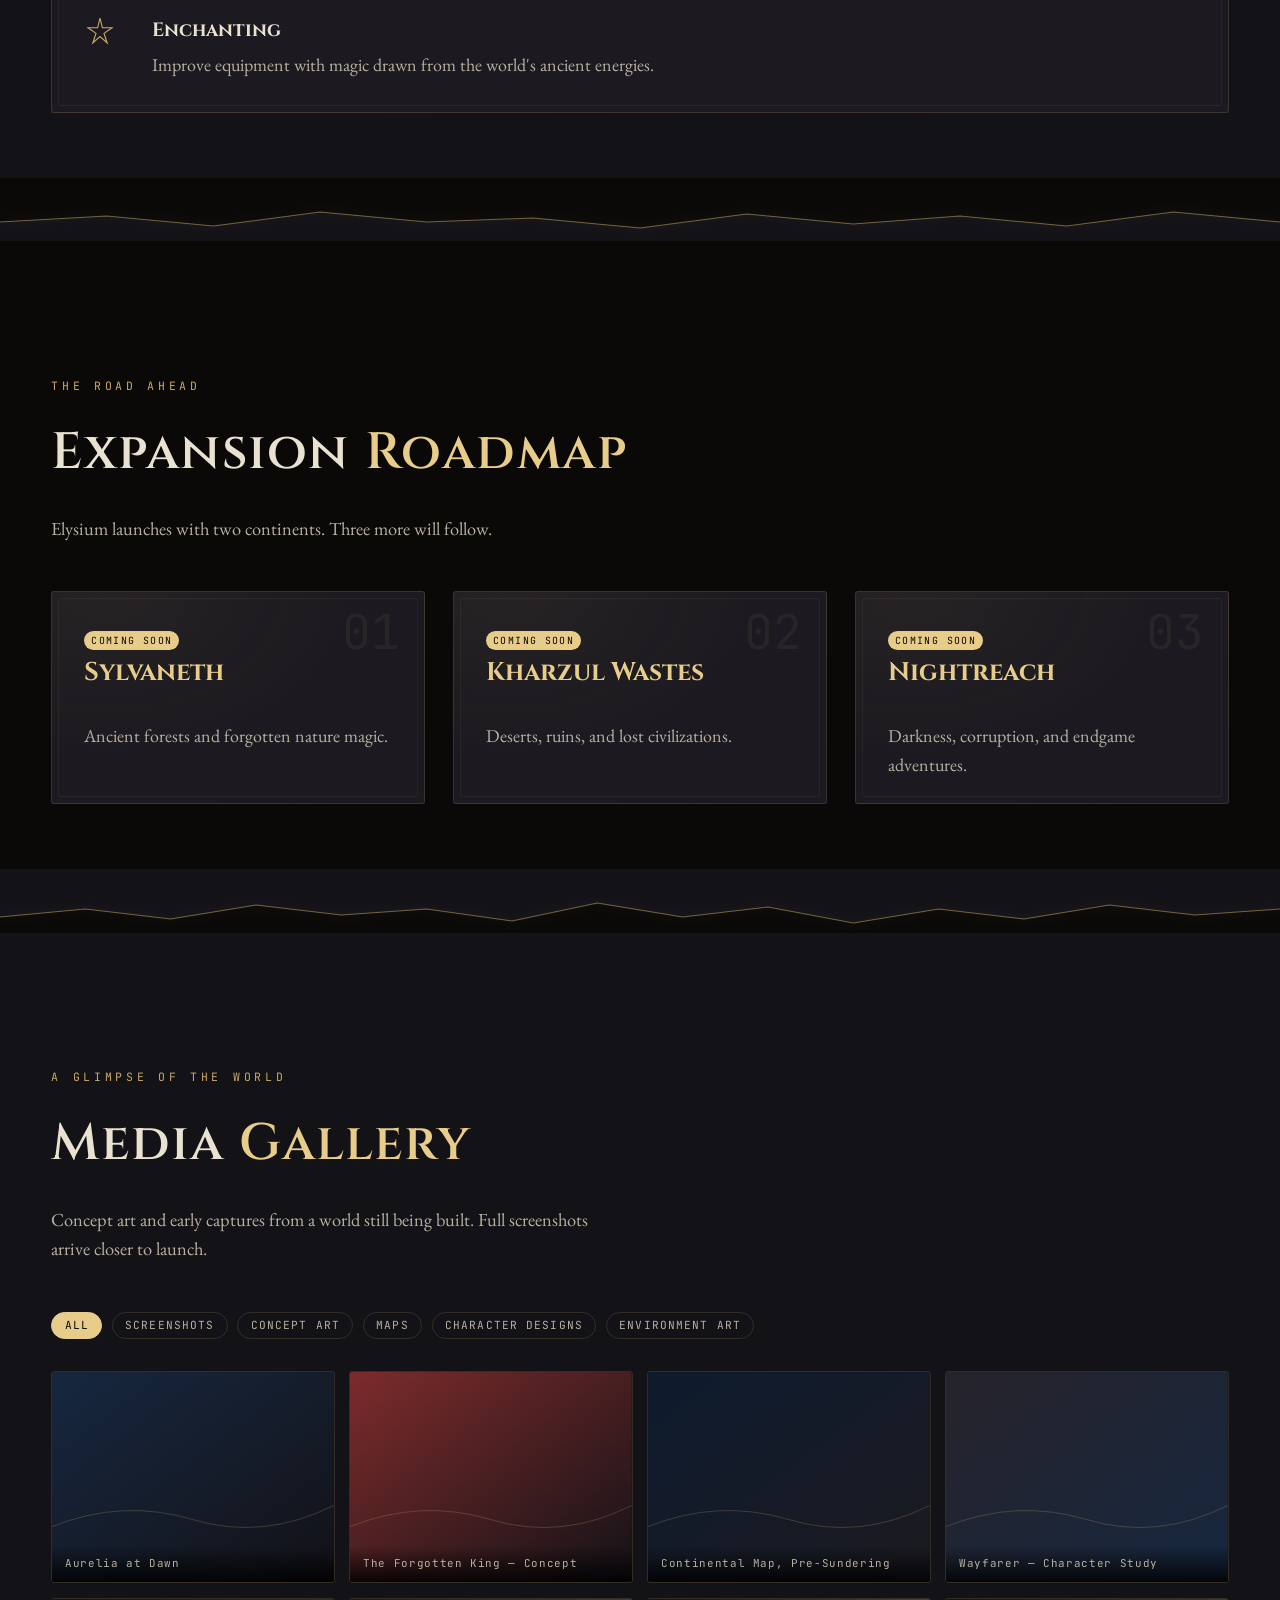
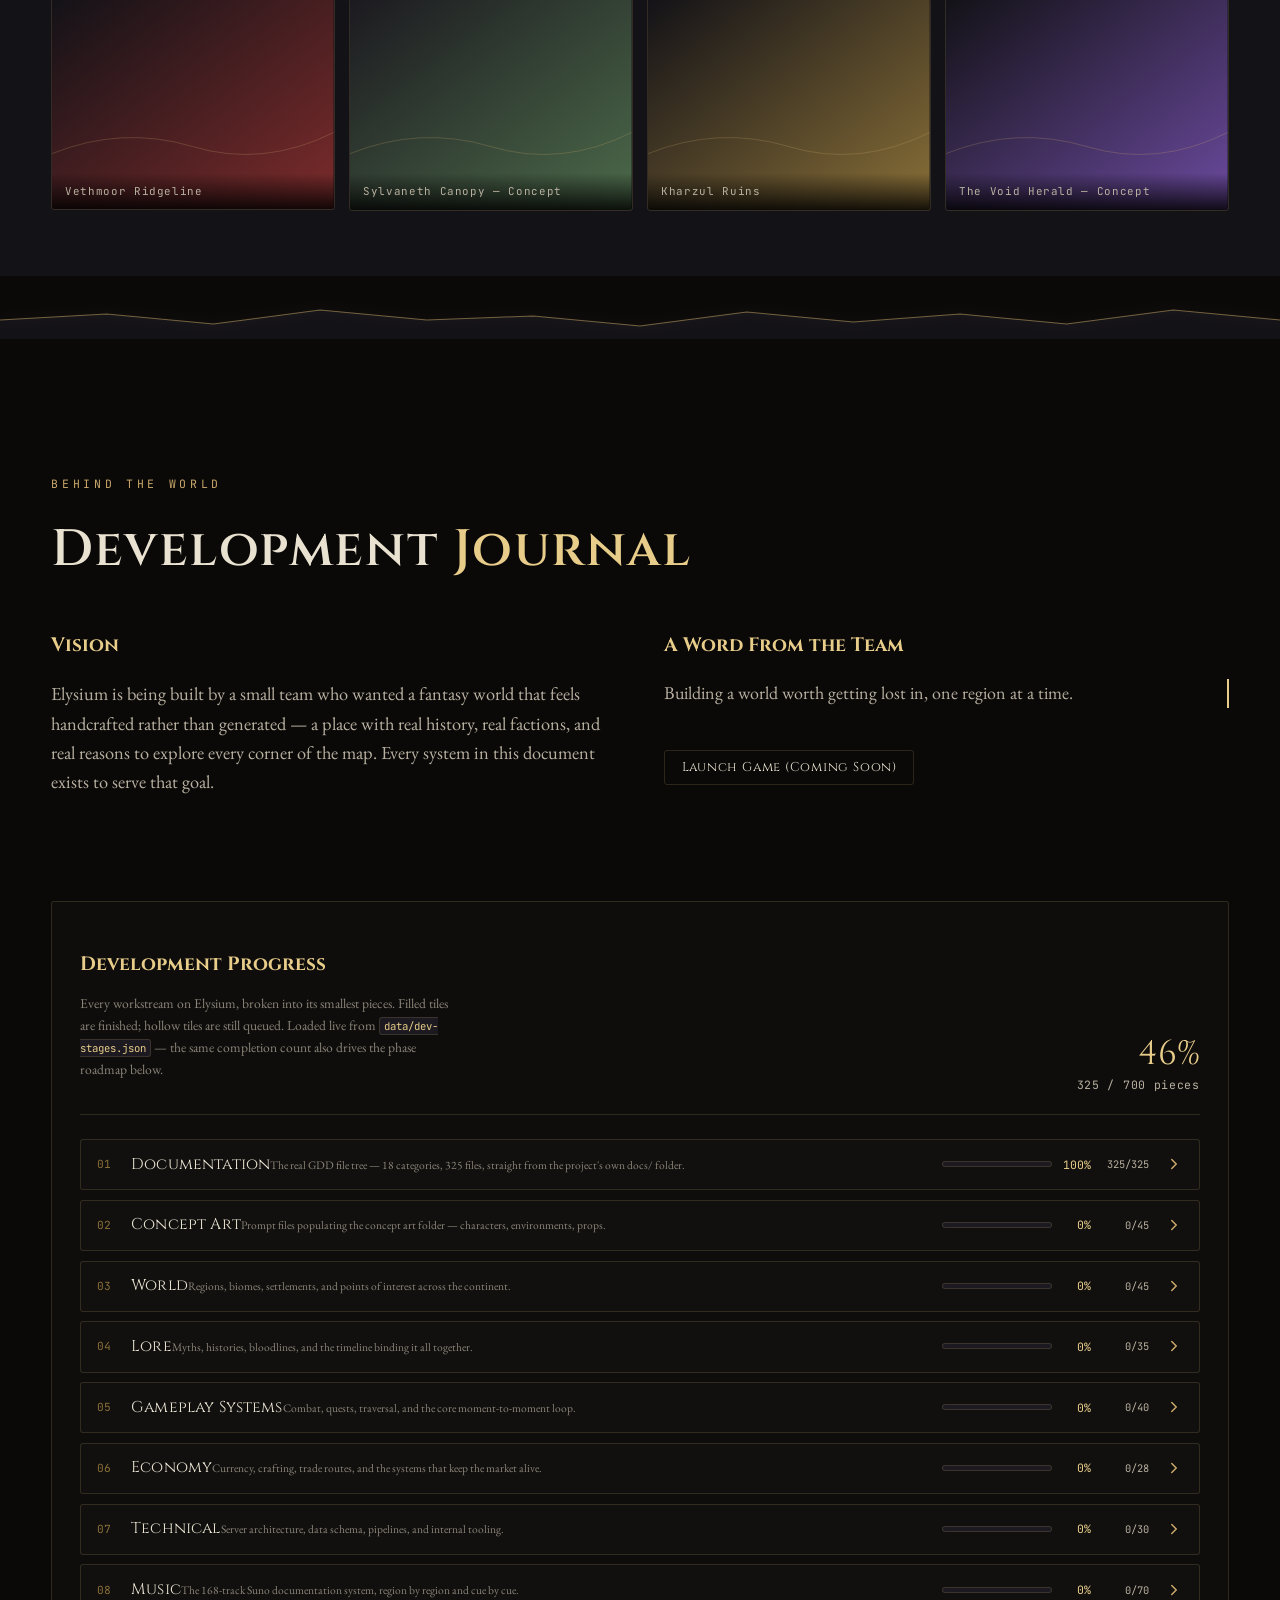
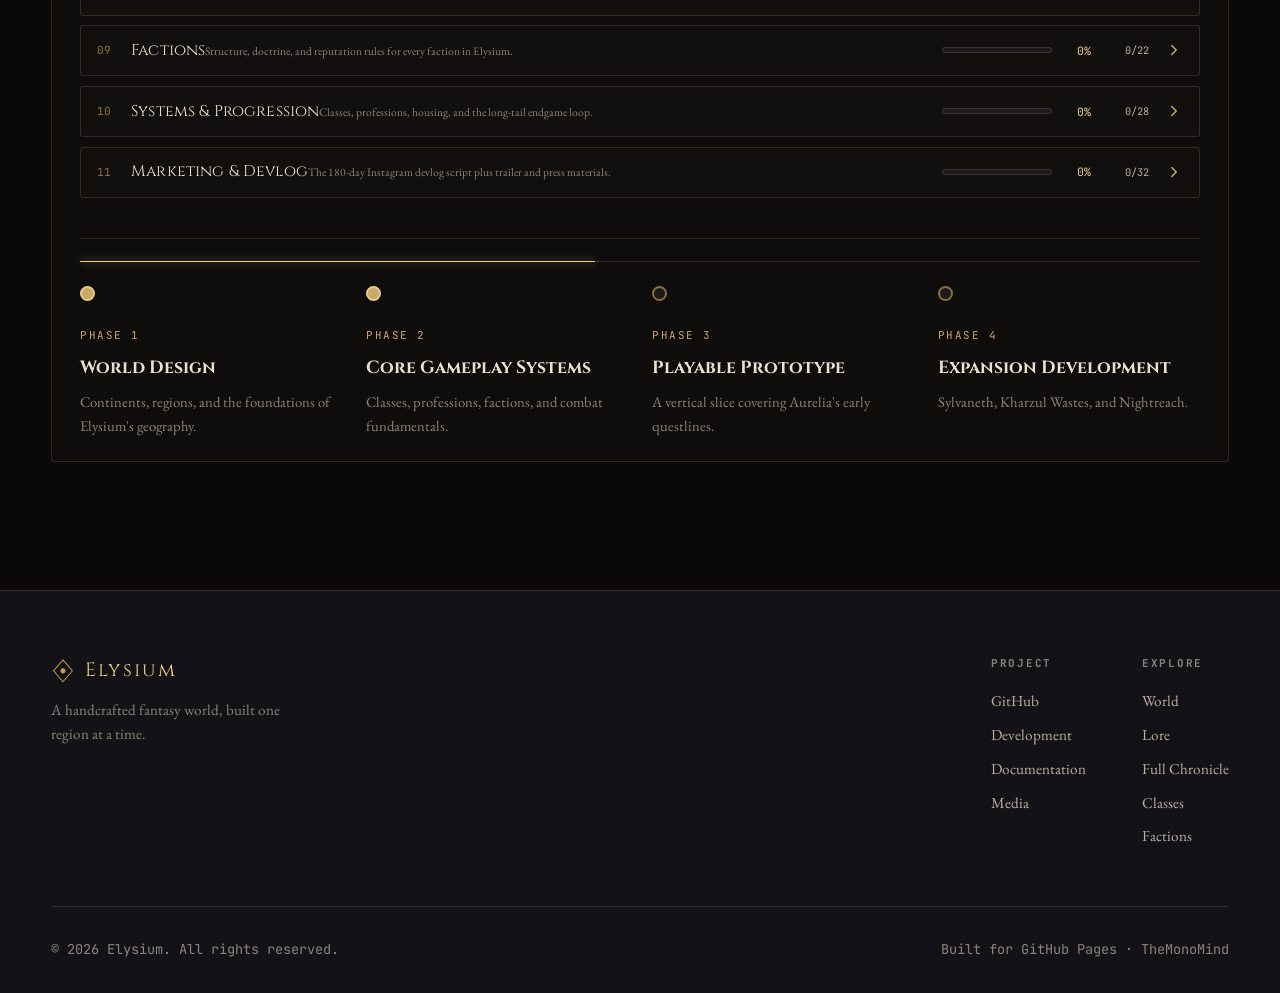
==== commit 1deba5db: "Update index.html" ====
--- a/index.html
+++ b/index.html
@@ -48,7 +48,7 @@
      ========================================================================== -->
 <header id="site-nav">
   <a href="#hero" class="nav-brand" id="logo-click-target">
-    <img src="elysium_logo_transparent.png" alt="Elysium" class="nav-logo"
+    <img src="elysium_logo_transparent.png" alt="Elysium" class="nav-logo">
     Elysium
   </a>
 
--- a/css/style.css
+++ b/css/style.css
@@ -354,7 +354,7 @@
 
 .loading-rune {
   width: 140px;
-  height: 140px;
+  height: auto;
   margin: 0 auto 1.75rem;
   opacity: 0;
   animation: rune-fade-in 1.6s var(--ease-fantasy) forwards, rune-spin 18s linear infinite;
@@ -437,7 +437,7 @@
 }
 .nav-brand .nav-logo {
     width: 26px;
-    height: 26px;
+    height: auto;
     object-fit: contain;
 }
 
@@ -536,7 +536,7 @@
 
 .hero-crest {
   width: 68px;
-  height: 68px;
+  height: auto;
   margin: 0 auto 1.5rem;
   opacity: 0.9;
   animation: crest-float 5s ease-in-out infinite;
